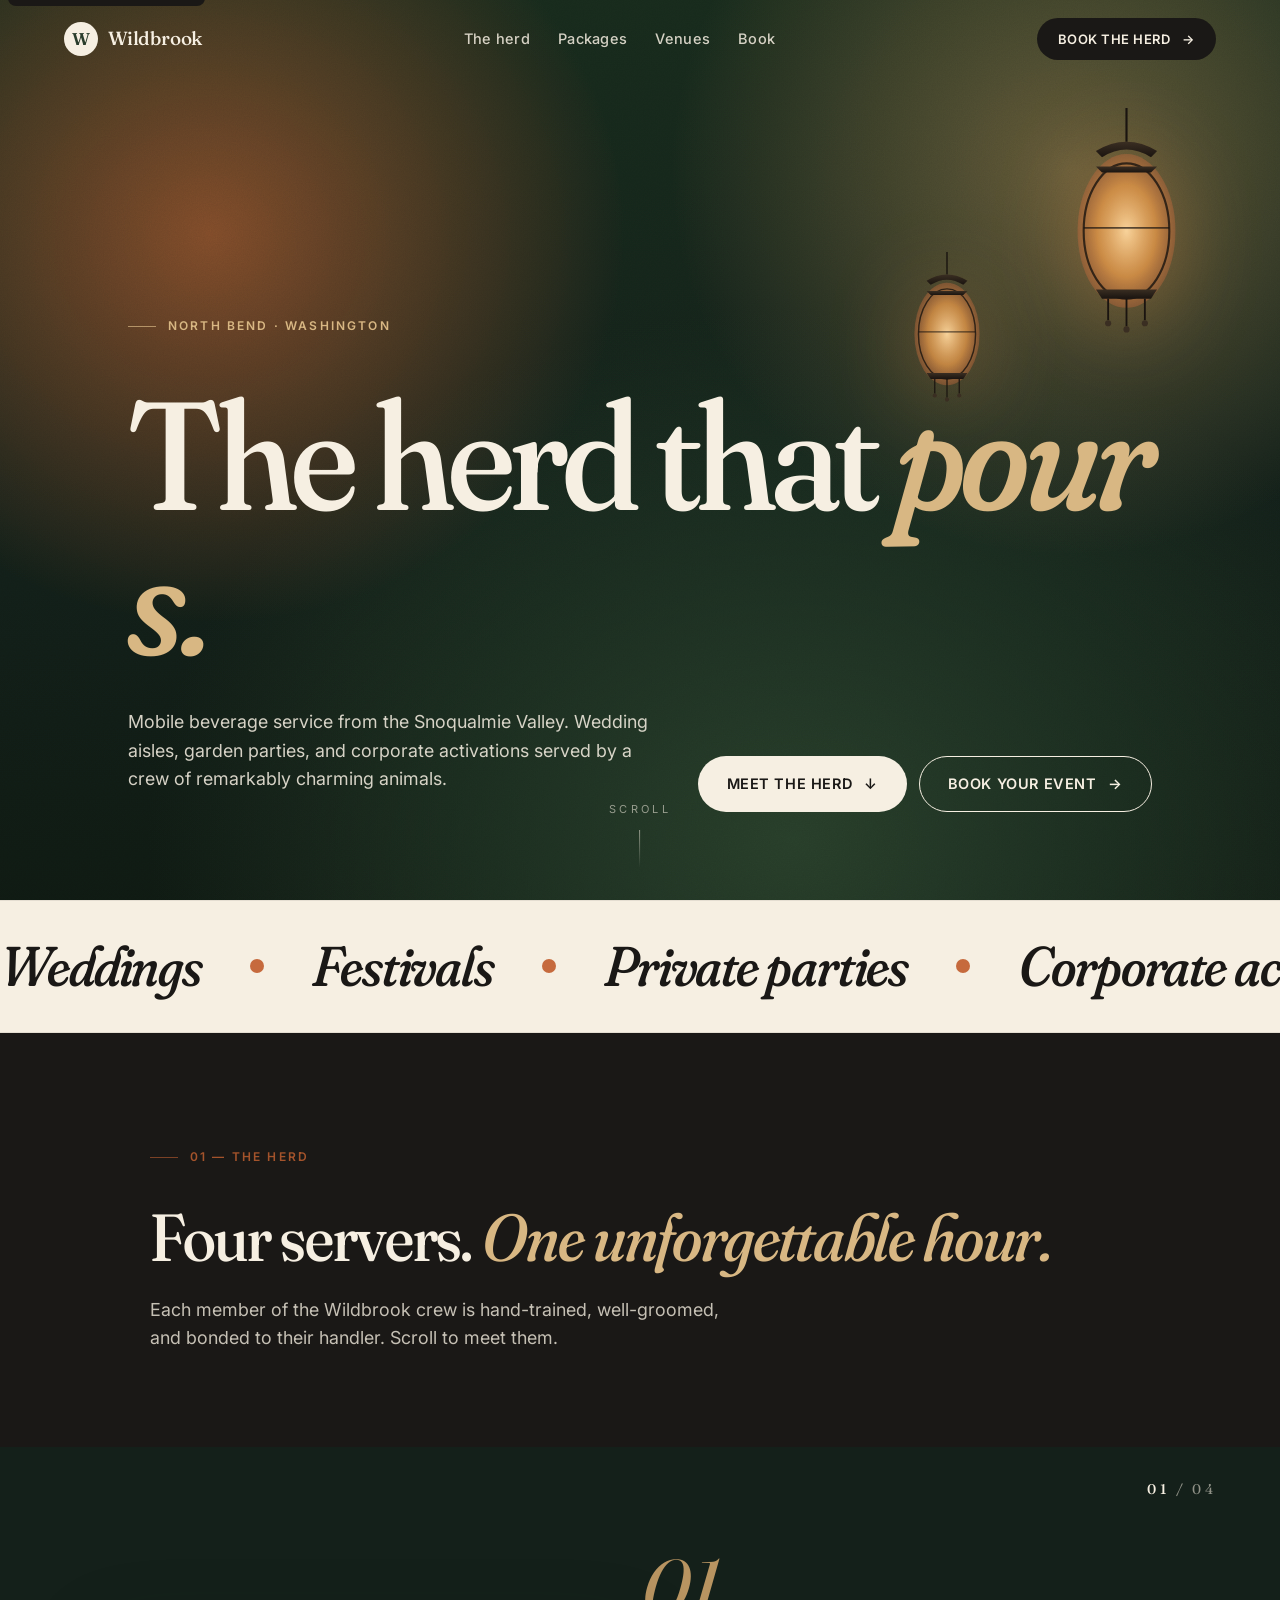
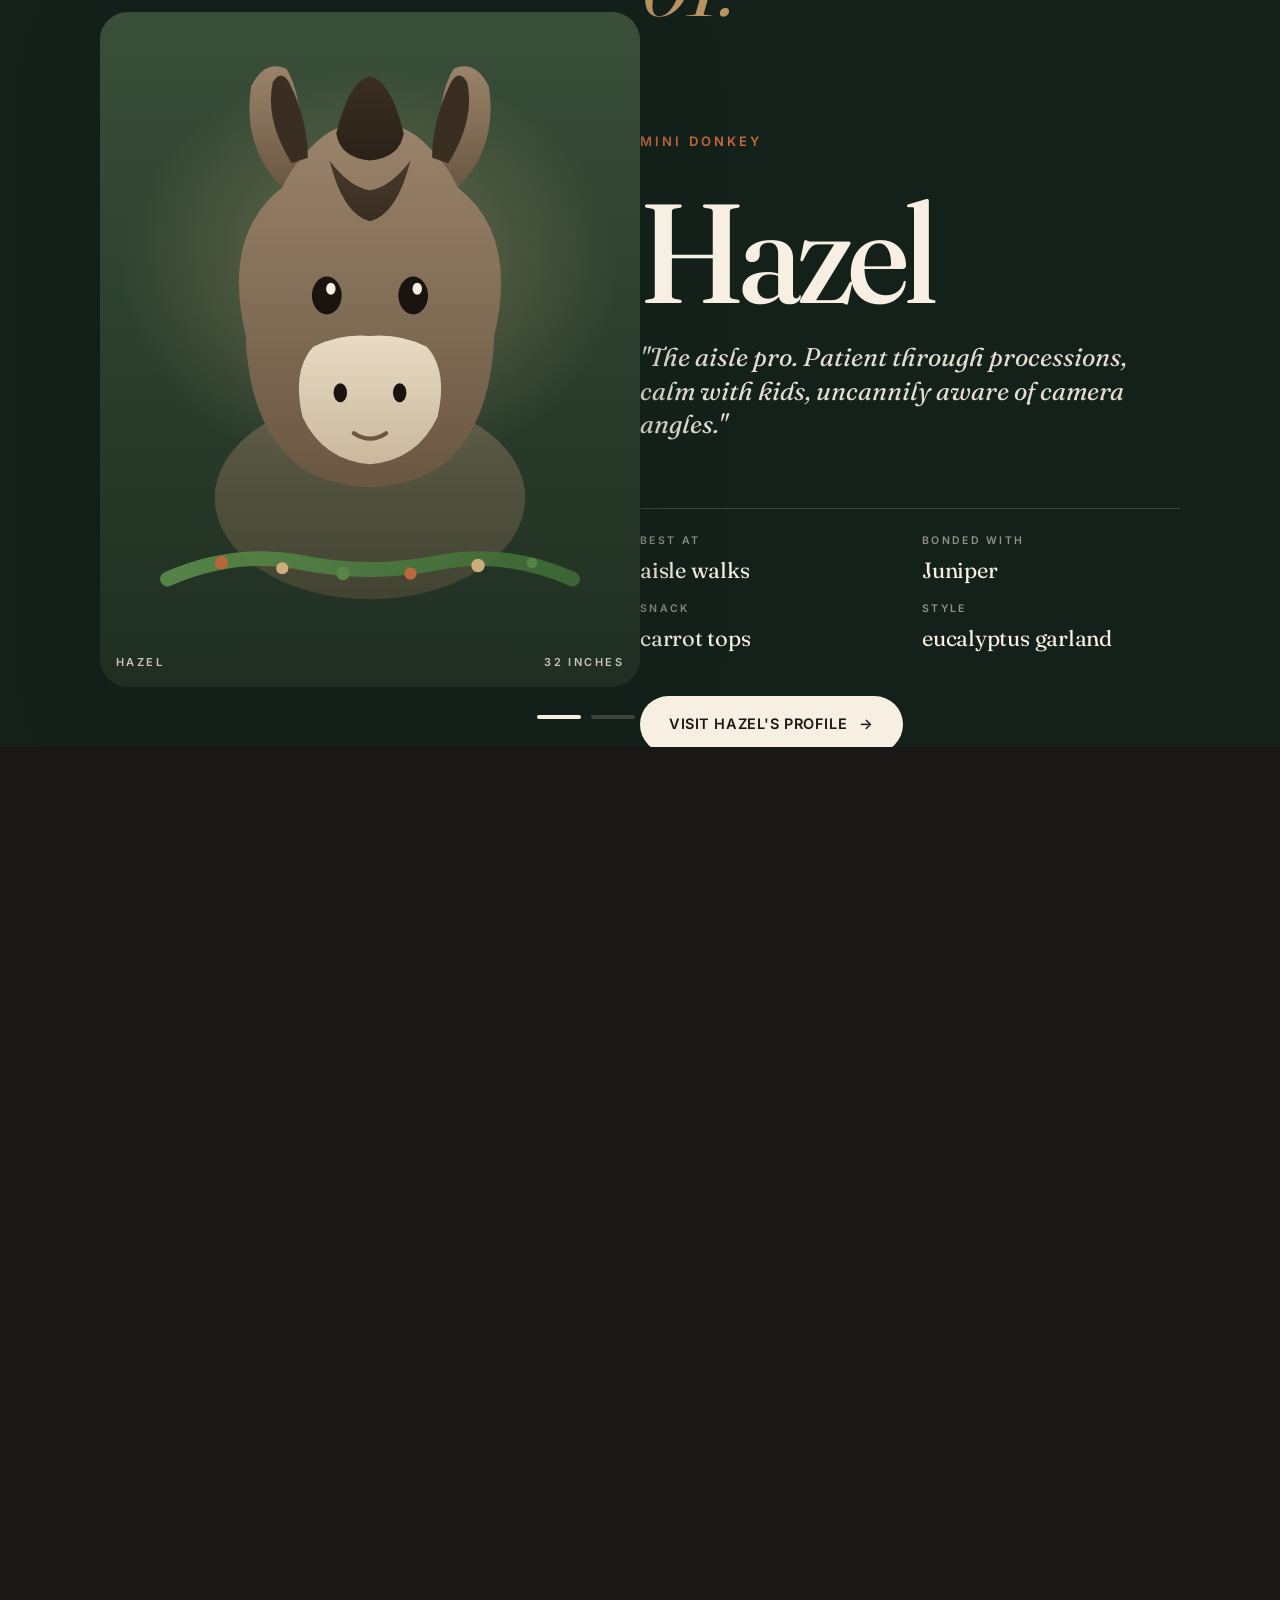
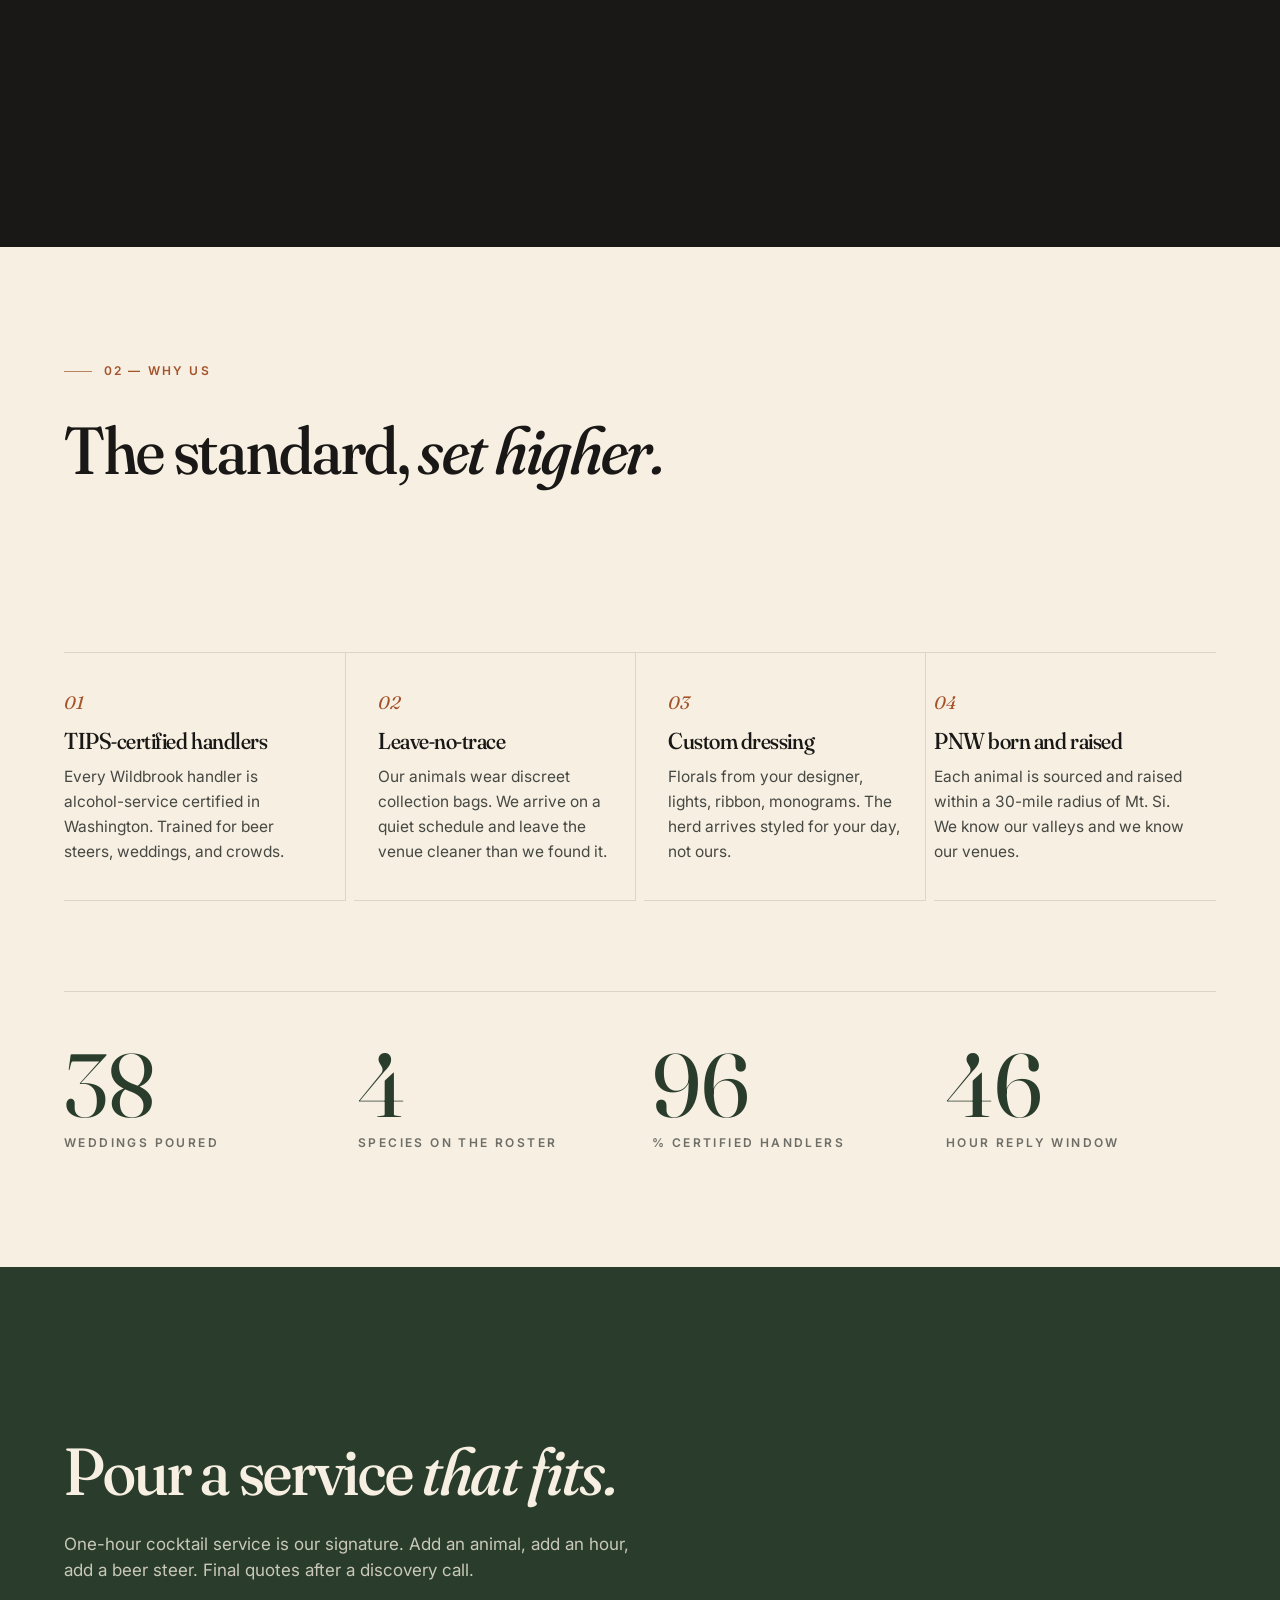
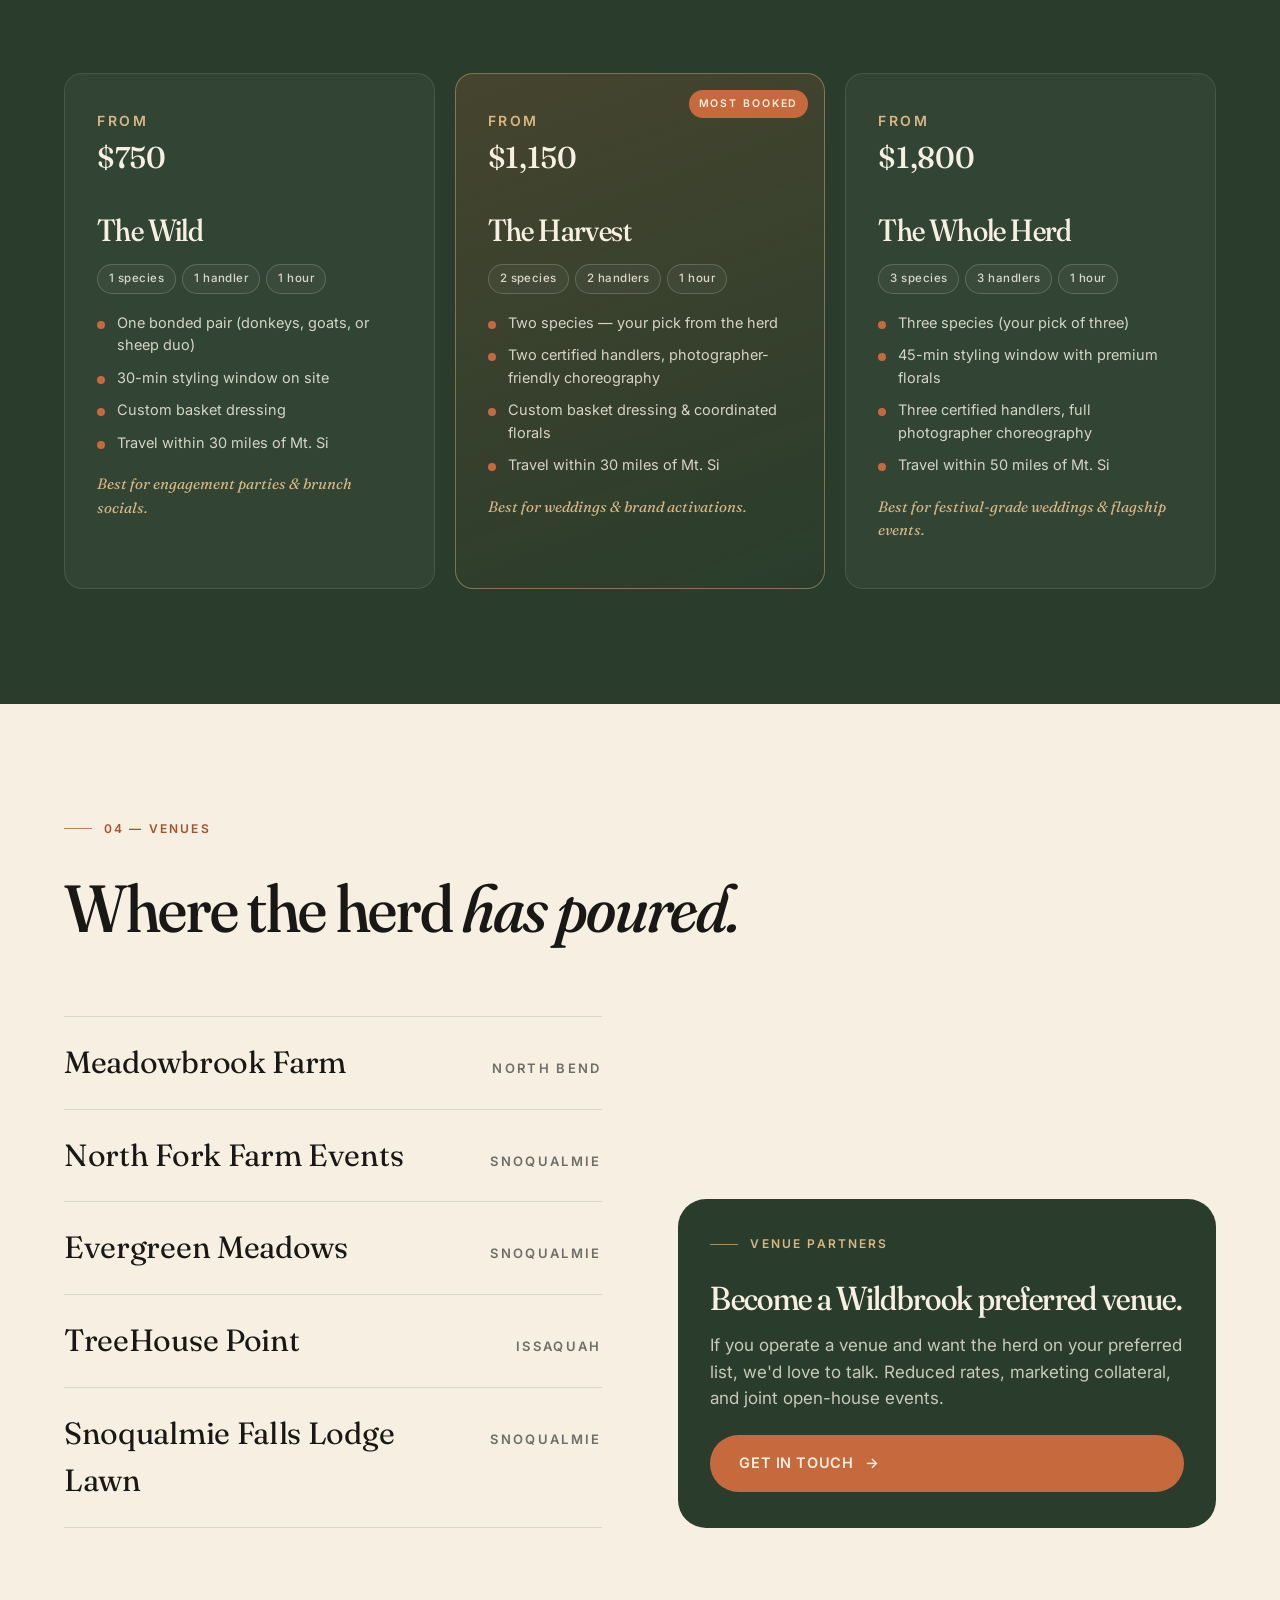
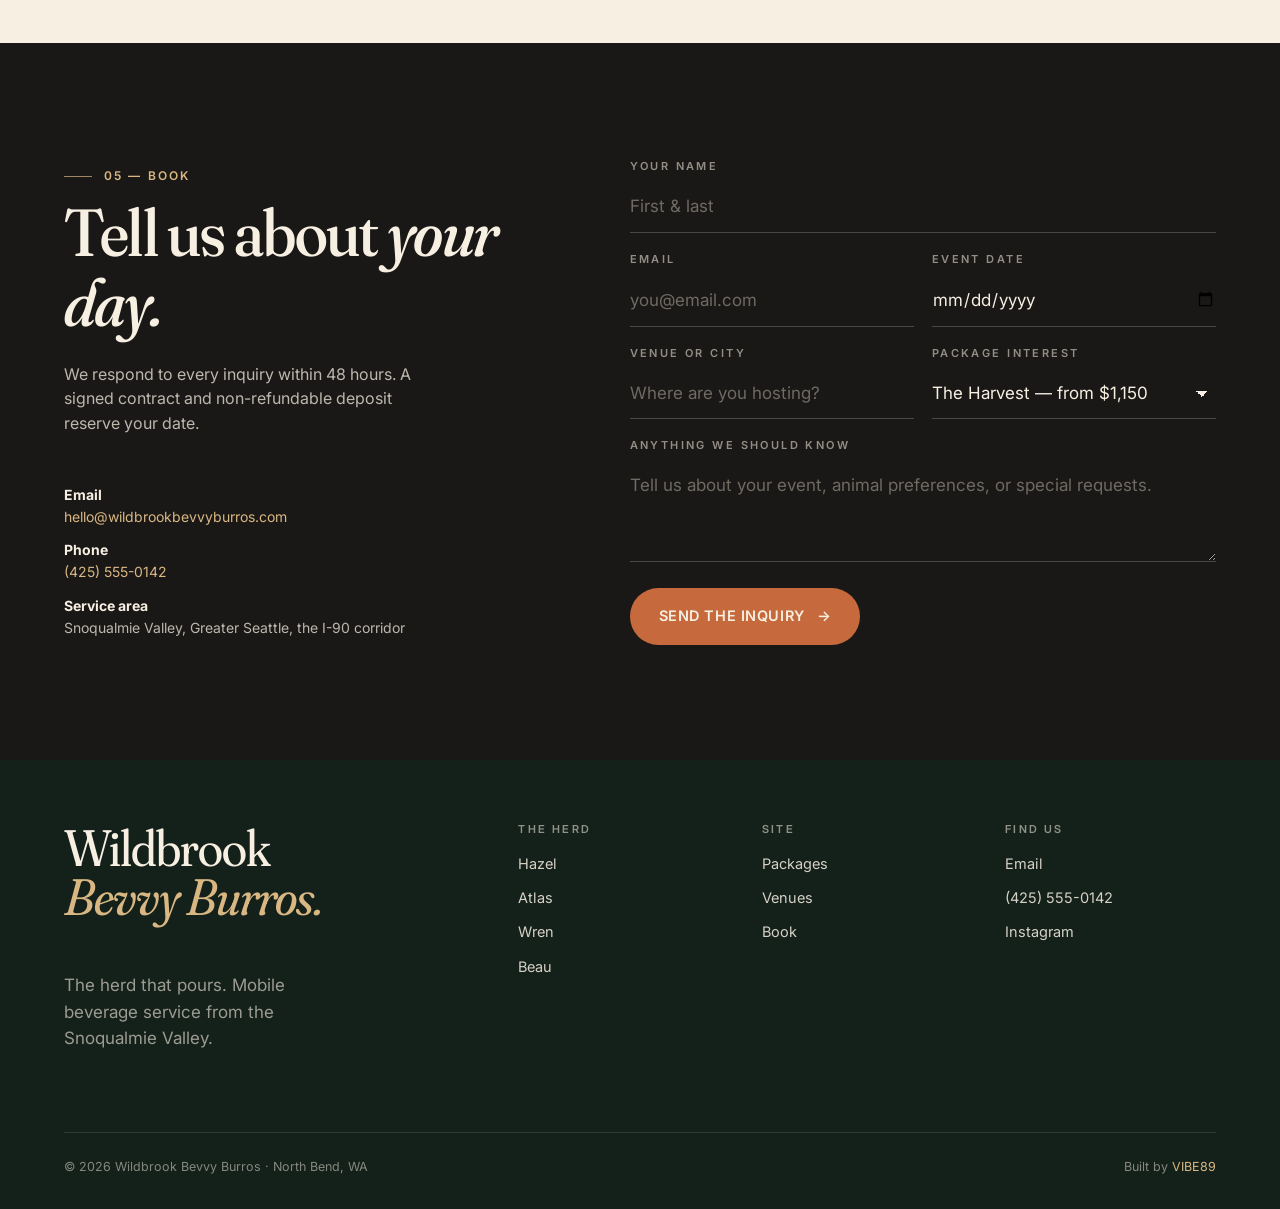
==== index.html @ cfda6d1d "chore: scaffold Wildbrook Bevvy Burros demo site Initial scaffold for a North Bend, WA beverage-burr" ====
<!DOCTYPE html>
<html lang="en">
<head>
  <meta charset="UTF-8" />
  <meta name="viewport" content="width=device-width, initial-scale=1.0" />
  <title>Wildbrook Bevvy Burros — The herd that pours · North Bend, WA</title>
  <meta name="description" content="Wildbrook Bevvy Burros is a mobile beverage service from the Snoqualmie Valley. Mini donkeys, pygmy goats, mini Highland cows, and a Valais Blacknose sheep — TIPS-certified handlers, custom dressing, weddings to corporate." />
  <meta name="theme-color" content="#2a3d2c" />
  <link rel="icon" href="favicon.svg" type="image/svg+xml" />
  <link rel="apple-touch-icon" href="favicon.svg" />
  <link rel="canonical" href="https://wildbrookbevvyburros.com/" />

  <meta property="og:type" content="website" />
  <meta property="og:site_name" content="Wildbrook Bevvy Burros" />
  <meta property="og:title" content="Wildbrook Bevvy Burros — The herd that pours" />
  <meta property="og:description" content="Mobile beverage service from the Snoqualmie Valley. Mini donkeys, goats, Highland cows, and a Valais Blacknose sheep, ready to serve your event." />
  <meta property="og:url" content="https://wildbrookbevvyburros.com/" />
  <meta property="og:image" content="https://wildbrookbevvyburros.com/images/og-image.svg" />
  <meta property="og:image:width" content="1200" />
  <meta property="og:image:height" content="630" />
  <meta property="og:image:alt" content="Wildbrook Bevvy Burros — The herd that pours." />
  <meta name="twitter:card" content="summary_large_image" />
  <meta name="twitter:title" content="Wildbrook Bevvy Burros" />
  <meta name="twitter:description" content="Mobile beverage service from the Snoqualmie Valley. The herd that pours." />
  <meta name="twitter:image" content="https://wildbrookbevvyburros.com/images/og-image.svg" />

  <link rel="preconnect" href="https://fonts.googleapis.com" />
  <link rel="preconnect" href="https://fonts.gstatic.com" crossorigin />
  <link href="https://fonts.googleapis.com/css2?family=Fraunces:ital,opsz,wght@0,9..144,400;0,9..144,500;0,9..144,600;1,9..144,400;1,9..144,500&family=Inter:wght@400;500;600;700&display=swap" rel="stylesheet" />
  <link rel="stylesheet" href="styles.css" />

  <script type="application/ld+json">
  {
    "@context": "https://schema.org",
    "@type": "LocalBusiness",
    "name": "Wildbrook Bevvy Burros",
    "description": "Mobile beverage service for weddings, corporate events, and private parties — featuring mini donkeys, pygmy goats, mini Highland cows, and Valais Blacknose sheep.",
    "url": "https://wildbrookbevvyburros.com/",
    "image": "https://wildbrookbevvyburros.com/images/og-image.svg",
    "telephone": "+1-425-555-0142",
    "email": "hello@wildbrookbevvyburros.com",
    "address": {
      "@type": "PostalAddress",
      "addressLocality": "North Bend",
      "addressRegion": "WA",
      "addressCountry": "US"
    },
    "areaServed": ["North Bend", "Snoqualmie", "Issaquah", "Seattle"],
    "priceRange": "$$$",
    "sameAs": [
      "https://instagram.com/wildbrookbevvyburros"
    ]
  }
  </script>
</head>
<body>
  <a href="#main" class="skip-link">Skip to main content</a>

  <header class="nav" id="topnav" role="banner">
    <a class="nav__brand" href="index.html" aria-label="Wildbrook Bevvy Burros — Home">
      <span class="nav__mark" aria-hidden="true">W</span>
      <span>Wildbrook</span>
    </a>
    <nav class="nav__links" aria-label="Primary">
      <a href="#showcase">The herd</a>
      <a href="#packages">Packages</a>
      <a href="#venues">Venues</a>
      <a href="#book">Book</a>
    </nav>
    <a class="btn nav__cta" href="#book"><span>Book the herd</span><span class="btn__arrow" aria-hidden="true">→</span></a>
    <button class="nav__toggle" type="button" aria-label="Open menu" aria-expanded="false" aria-controls="topnav">
      <span></span>
    </button>
  </header>

  <main id="main">
    <!-- HERO -->
    <section class="hero" aria-label="Introduction">
      <div class="hero__mesh" aria-hidden="true"></div>
      <div class="hero__grain" aria-hidden="true"></div>
      <div class="hero__decor" aria-hidden="true">
        <img class="hero__lantern hero__lantern--1" src="images/lantern.svg" alt="" loading="eager" />
        <img class="hero__lantern hero__lantern--2" src="images/lantern.svg" alt="" loading="eager" />
      </div>
      <div class="hero__inner">
        <p class="eyebrow hero__eyebrow">North Bend · Washington</p>
        <h1 class="hero__title js-split">The herd that <em>pours.</em></h1>
        <div class="hero__bottom">
          <p class="hero__lede">Mobile beverage service from the Snoqualmie Valley. Wedding aisles, garden parties, and corporate activations served by a crew of remarkably charming animals.</p>
          <div class="hero__ctas">
            <a class="btn btn--cream" href="#showcase"><span>Meet the herd</span><span class="btn__arrow" aria-hidden="true">↓</span></a>
            <a class="btn btn--ghost" href="#book"><span>Book your event</span><span class="btn__arrow" aria-hidden="true">→</span></a>
          </div>
        </div>
      </div>
      <div class="hero__scroll" aria-hidden="true"><span>Scroll</span></div>
    </section>

    <!-- MARQUEE -->
    <section class="marquee" aria-hidden="true">
      <div class="marquee__track">
        <span>
          <span>Weddings</span><span class="marquee__dot"></span>
          <span>Festivals</span><span class="marquee__dot"></span>
          <span>Private parties</span><span class="marquee__dot"></span>
          <span>Corporate activations</span><span class="marquee__dot"></span>
          <span>Photo moments</span><span class="marquee__dot"></span>
          <span>Beer steers</span><span class="marquee__dot"></span>
          <span>Tequila donkeys</span><span class="marquee__dot"></span>
          <span>Snoqualmie · Mt. Si</span><span class="marquee__dot"></span>
        </span>
        <span aria-hidden="true">
          <span>Weddings</span><span class="marquee__dot"></span>
          <span>Festivals</span><span class="marquee__dot"></span>
          <span>Private parties</span><span class="marquee__dot"></span>
          <span>Corporate activations</span><span class="marquee__dot"></span>
          <span>Photo moments</span><span class="marquee__dot"></span>
          <span>Beer steers</span><span class="marquee__dot"></span>
          <span>Tequila donkeys</span><span class="marquee__dot"></span>
          <span>Snoqualmie · Mt. Si</span><span class="marquee__dot"></span>
        </span>
      </div>
    </section>

    <!-- FLAGSHIP ANIMAL SHOWCASE -->
    <section class="showcase" id="showcase" aria-label="Meet the herd">
      <div class="showcase__intro">
        <div class="shell">
          <p class="eyebrow reveal">01 — The herd</p>
          <h2 class="showcase__title reveal reveal--delay-1">Four servers. <em>One unforgettable hour.</em></h2>
          <p class="showcase__lede reveal reveal--delay-2">Each member of the Wildbrook crew is hand-trained, well-groomed, and bonded to their handler. Scroll to meet them.</p>
        </div>
      </div>

      <div class="showcase__rail" id="showcase-rail" data-panels="4">
        <div class="showcase__viewport">
          <div class="showcase__counter" aria-hidden="true"><strong id="showcase-current">01</strong> / 04</div>

          <article class="showcase__panel is-active" data-panel="0" aria-labelledby="panel-hazel-name">
            <div class="showcase__media">
              <img src="images/hazel.svg" alt="Hazel the mini donkey, illustrated portrait." loading="lazy" />
              <div class="showcase__media-label"><span>Hazel</span><span>32 inches</span></div>
            </div>
            <div class="showcase__copy">
              <p class="showcase__index">01.</p>
              <p class="showcase__species">Mini Donkey</p>
              <h3 class="showcase__name" id="panel-hazel-name"><span>H</span><span>a</span><span>z</span><span>e</span><span>l</span></h3>
              <p class="showcase__tagline">"The aisle pro. Patient through processions, calm with kids, uncannily aware of camera angles."</p>
              <dl class="showcase__stats">
                <div class="showcase__stat"><dt>Best at</dt><dd>aisle walks</dd></div>
                <div class="showcase__stat"><dt>Bonded with</dt><dd>Juniper</dd></div>
                <div class="showcase__stat"><dt>Snack</dt><dd>carrot tops</dd></div>
                <div class="showcase__stat"><dt>Style</dt><dd>eucalyptus garland</dd></div>
              </dl>
              <a class="btn btn--cream showcase__cta" href="hazel.html"><span>Visit Hazel's profile</span><span class="btn__arrow" aria-hidden="true">→</span></a>
            </div>
          </article>

          <article class="showcase__panel" data-panel="1" aria-labelledby="panel-atlas-name">
            <div class="showcase__media">
              <img src="images/atlas.svg" alt="Atlas the pygmy goat, illustrated portrait." loading="lazy" />
              <div class="showcase__media-label"><span>Atlas</span><span>22 inches</span></div>
            </div>
            <div class="showcase__copy">
              <p class="showcase__index">02.</p>
              <p class="showcase__species">Pygmy Goat</p>
              <h3 class="showcase__name" id="panel-atlas-name"><span>A</span><span>t</span><span>l</span><span>a</span><span>s</span></h3>
              <p class="showcase__tagline">"The mischief. The single best icebreaker we have ever worked with — guests laughing within ninety seconds."</p>
              <dl class="showcase__stats">
                <div class="showcase__stat"><dt>Best at</dt><dd>festivals</dd></div>
                <div class="showcase__stat"><dt>Crew</dt><dd>herd of three</dd></div>
                <div class="showcase__stat"><dt>Snack</dt><dd>apple slices</dd></div>
                <div class="showcase__stat"><dt>Style</dt><dd>knit bowtie</dd></div>
              </dl>
              <a class="btn btn--cream showcase__cta" href="atlas.html"><span>Visit Atlas's profile</span><span class="btn__arrow" aria-hidden="true">→</span></a>
            </div>
          </article>

          <article class="showcase__panel" data-panel="2" aria-labelledby="panel-wren-name">
            <div class="showcase__media">
              <img src="images/wren.svg" alt="Wren the mini Highland cow, illustrated portrait." loading="lazy" />
              <div class="showcase__media-label"><span>Wren</span><span>38 inches</span></div>
            </div>
            <div class="showcase__copy">
              <p class="showcase__index">03.</p>
              <p class="showcase__species">Mini Highland Cow · Beer Steer</p>
              <h3 class="showcase__name" id="panel-wren-name"><span>W</span><span>r</span><span>e</span><span>n</span></h3>
              <p class="showcase__tagline">"The marquee. What guests have never seen in person, and what every guest will photograph."</p>
              <dl class="showcase__stats">
                <div class="showcase__stat"><dt>Best at</dt><dd>cocktail hour</dd></div>
                <div class="showcase__stat"><dt>Bonded with</dt><dd>Margot, her handler</dd></div>
                <div class="showcase__stat"><dt>Snack</dt><dd>timothy hay</dd></div>
                <div class="showcase__stat"><dt>Style</dt><dd>oak side-pack</dd></div>
              </dl>
              <a class="btn btn--cream showcase__cta" href="wren.html"><span>Visit Wren's profile</span><span class="btn__arrow" aria-hidden="true">→</span></a>
            </div>
          </article>

          <article class="showcase__panel" data-panel="3" aria-labelledby="panel-beau-name">
            <div class="showcase__media">
              <img src="images/beau.svg" alt="Beau the Valais Blacknose sheep, illustrated portrait." loading="lazy" />
              <div class="showcase__media-label"><span>Beau</span><span>28 inches</span></div>
            </div>
            <div class="showcase__copy">
              <p class="showcase__index">04.</p>
              <p class="showcase__species">Valais Blacknose Sheep</p>
              <h3 class="showcase__name" id="panel-beau-name"><span>B</span><span>e</span><span>a</span><span>u</span></h3>
              <p class="showcase__tagline">"The fairytale. A puppy in a wool coat, native to the Swiss Alps, and the only one of his kind on the roster."</p>
              <dl class="showcase__stats">
                <div class="showcase__stat"><dt>Best at</dt><dd>weddings</dd></div>
                <div class="showcase__stat"><dt>Bonded with</dt><dd>Theo, his handler</dd></div>
                <div class="showcase__stat"><dt>Snack</dt><dd>orchard pears</dd></div>
                <div class="showcase__stat"><dt>Style</dt><dd>flower crown</dd></div>
              </dl>
              <a class="btn btn--cream showcase__cta" href="beau.html"><span>Visit Beau's profile</span><span class="btn__arrow" aria-hidden="true">→</span></a>
            </div>
          </article>

          <div class="showcase__nav" role="tablist" aria-label="Choose an animal">
            <button type="button" data-go="0" aria-current="true" aria-label="Show Hazel"></button>
            <button type="button" data-go="1" aria-label="Show Atlas"></button>
            <button type="button" data-go="2" aria-label="Show Wren"></button>
            <button type="button" data-go="3" aria-label="Show Beau"></button>
          </div>
        </div>
      </div>
    </section>

    <!-- WHY US / PILLARS -->
    <section class="section section--cream pillars" aria-label="Why the Wildbrook way">
      <div class="shell">
        <div class="section__head">
          <p class="eyebrow reveal">02 — Why us</p>
          <h2 class="reveal reveal--delay-1">The standard, <em>set higher.</em></h2>
          <p class="reveal reveal--delay-2" style="max-width:580px; color:rgba(20,24,22,0.72);">We're a small team that obsesses over the details so your guests can stay in the moment.</p>
        </div>
        <div class="pillars__grid">
          <div class="pillar reveal">
            <span class="pillar__num">01</span>
            <h3 class="pillar__title">TIPS-certified handlers</h3>
            <p class="pillar__body">Every Wildbrook handler is alcohol-service certified in Washington. Trained for beer steers, weddings, and crowds.</p>
          </div>
          <div class="pillar reveal reveal--delay-1">
            <span class="pillar__num">02</span>
            <h3 class="pillar__title">Leave-no-trace</h3>
            <p class="pillar__body">Our animals wear discreet collection bags. We arrive on a quiet schedule and leave the venue cleaner than we found it.</p>
          </div>
          <div class="pillar reveal reveal--delay-2">
            <span class="pillar__num">03</span>
            <h3 class="pillar__title">Custom dressing</h3>
            <p class="pillar__body">Florals from your designer, lights, ribbon, monograms. The herd arrives styled for your day, not ours.</p>
          </div>
          <div class="pillar reveal reveal--delay-3">
            <span class="pillar__num">04</span>
            <h3 class="pillar__title">PNW born and raised</h3>
            <p class="pillar__body">Each animal is sourced and raised within a 30-mile radius of Mt. Si. We know our valleys and we know our venues.</p>
          </div>
        </div>

        <div class="stats">
          <div class="stat reveal">
            <span class="stat__num counter" data-counter="40">0</span>
            <span class="stat__label">Weddings poured</span>
          </div>
          <div class="stat reveal reveal--delay-1">
            <span class="stat__num counter" data-counter="4">0</span>
            <span class="stat__label">Species on the roster</span>
          </div>
          <div class="stat reveal reveal--delay-2">
            <span class="stat__num counter" data-counter="100">0</span>
            <span class="stat__label">% certified handlers</span>
          </div>
          <div class="stat reveal reveal--delay-3">
            <span class="stat__num counter" data-counter="48">0</span>
            <span class="stat__label">Hour reply window</span>
          </div>
        </div>
      </div>
    </section>

    <!-- PACKAGES -->
    <section class="section packages" id="packages" aria-label="Packages">
      <div class="shell">
        <div class="section__head">
          <p class="eyebrow reveal" style="color:var(--brass-soft);">03 — Packages</p>
          <h2 class="reveal reveal--delay-1">Pour a service <em>that fits.</em></h2>
          <p class="reveal reveal--delay-2" style="max-width:580px; color:rgba(246,239,226,0.78);">One-hour cocktail service is our signature. Add an animal, add an hour, add a beer steer. Final quotes after a discovery call.</p>
        </div>
        <div class="packages__grid">
          <article class="pkg reveal">
            <p class="pkg__price">From <strong>$750</strong></p>
            <h3 class="pkg__name">The Wild</h3>
            <div class="pkg__chips">
              <span class="chip">1 species</span>
              <span class="chip">1 handler</span>
              <span class="chip">1 hour</span>
            </div>
            <ul class="pkg__list">
              <li>One bonded pair (donkeys, goats, or sheep duo)</li>
              <li>30-min styling window on site</li>
              <li>Custom basket dressing</li>
              <li>Travel within 30 miles of Mt. Si</li>
            </ul>
            <p class="pkg__best">Best for engagement parties &amp; brunch socials.</p>
          </article>
          <article class="pkg pkg--featured reveal reveal--delay-1">
            <p class="pkg__price">From <strong>$1,150</strong></p>
            <h3 class="pkg__name">The Harvest</h3>
            <div class="pkg__chips">
              <span class="chip">2 species</span>
              <span class="chip">2 handlers</span>
              <span class="chip">1 hour</span>
            </div>
            <ul class="pkg__list">
              <li>Two species — your pick from the herd</li>
              <li>Two certified handlers, photographer-friendly choreography</li>
              <li>Custom basket dressing &amp; coordinated florals</li>
              <li>Travel within 30 miles of Mt. Si</li>
            </ul>
            <p class="pkg__best">Best for weddings &amp; brand activations.</p>
          </article>
          <article class="pkg reveal reveal--delay-2">
            <p class="pkg__price">From <strong>$1,800</strong></p>
            <h3 class="pkg__name">The Whole Herd</h3>
            <div class="pkg__chips">
              <span class="chip">3 species</span>
              <span class="chip">3 handlers</span>
              <span class="chip">1 hour</span>
            </div>
            <ul class="pkg__list">
              <li>Three species (your pick of three)</li>
              <li>45-min styling window with premium florals</li>
              <li>Three certified handlers, full photographer choreography</li>
              <li>Travel within 50 miles of Mt. Si</li>
            </ul>
            <p class="pkg__best">Best for festival-grade weddings &amp; flagship events.</p>
          </article>
        </div>
      </div>
    </section>

    <!-- VENUES -->
    <section class="section venues" id="venues" aria-label="Venues we love">
      <div class="shell">
        <div class="section__head">
          <p class="eyebrow reveal">04 — Venues</p>
          <h2 class="reveal reveal--delay-1">Where the herd <em>has poured.</em></h2>
        </div>
        <div class="venues__grid">
          <ul class="venues__list">
            <li class="reveal">
              <span class="venues__name">Meadowbrook Farm</span>
              <span class="venues__city">North Bend</span>
            </li>
            <li class="reveal">
              <span class="venues__name">North Fork Farm Events</span>
              <span class="venues__city">Snoqualmie</span>
            </li>
            <li class="reveal">
              <span class="venues__name">Evergreen Meadows</span>
              <span class="venues__city">Snoqualmie</span>
            </li>
            <li class="reveal">
              <span class="venues__name">TreeHouse Point</span>
              <span class="venues__city">Issaquah</span>
            </li>
            <li class="reveal">
              <span class="venues__name">Snoqualmie Falls Lodge Lawn</span>
              <span class="venues__city">Snoqualmie</span>
            </li>
          </ul>
          <aside class="venues__partner reveal reveal--delay-2">
            <p class="eyebrow" style="color:var(--brass-soft);">Venue partners</p>
            <h3>Become a Wildbrook preferred venue.</h3>
            <p style="color:rgba(246,239,226,0.78); margin-bottom:8px;">If you operate a venue and want the herd on your preferred list, we'd love to talk. Reduced rates, marketing collateral, and joint open-house events.</p>
            <a class="btn btn--terra" href="mailto:venues@wildbrookbevvyburros.com"><span>Get in touch</span><span class="btn__arrow" aria-hidden="true">→</span></a>
          </aside>
        </div>
      </div>
    </section>

    <!-- BOOKING -->
    <section class="section booking" id="book" aria-label="Book the herd">
      <div class="shell">
        <div class="booking__grid">
          <div class="booking__head">
            <p class="eyebrow reveal" style="color:var(--brass-soft);">05 — Book</p>
            <h2 class="reveal reveal--delay-1">Tell us about <em>your day.</em></h2>
            <p class="booking__lede reveal reveal--delay-2">We respond to every inquiry within 48 hours. A signed contract and non-refundable deposit reserve your date.</p>
            <div class="booking__contact reveal reveal--delay-3">
              <div><strong style="color:var(--cream);">Email</strong><br><a href="mailto:hello@wildbrookbevvyburros.com">hello@wildbrookbevvyburros.com</a></div>
              <div><strong style="color:var(--cream);">Phone</strong><br><a href="tel:+14255550142">(425) 555-0142</a></div>
              <div><strong style="color:var(--cream);">Service area</strong><br>Snoqualmie Valley, Greater Seattle, the I-90 corridor</div>
            </div>
          </div>

          <form class="booking__form reveal reveal--delay-2" id="booking-form" novalidate>
            <div class="field">
              <label for="bk-name">Your name</label>
              <input id="bk-name" name="name" type="text" placeholder="First &amp; last" required />
            </div>
            <div class="field--row">
              <div class="field">
                <label for="bk-email">Email</label>
                <input id="bk-email" name="email" type="email" placeholder="you@email.com" required />
              </div>
              <div class="field">
                <label for="bk-date">Event date</label>
                <input id="bk-date" name="date" type="date" />
              </div>
            </div>
            <div class="field--row">
              <div class="field">
                <label for="bk-venue">Venue or city</label>
                <input id="bk-venue" name="venue" type="text" placeholder="Where are you hosting?" />
              </div>
              <div class="field">
                <label for="bk-package">Package interest</label>
                <select id="bk-package" name="package">
                  <option>The Wild — from $750</option>
                  <option selected>The Harvest — from $1,150</option>
                  <option>The Whole Herd — from $1,800</option>
                  <option>Not sure yet — let's chat</option>
                </select>
              </div>
            </div>
            <div class="field">
              <label for="bk-msg">Anything we should know</label>
              <textarea id="bk-msg" name="message" placeholder="Tell us about your event, animal preferences, or special requests."></textarea>
            </div>
            <button class="btn btn--terra booking__submit" type="submit"><span>Send the inquiry</span><span class="btn__arrow" aria-hidden="true">→</span></button>
            <div class="booking__success" id="booking-success" role="status" aria-live="polite">
              You're in. The herd just got an alert. We'll be in touch within 48 hours.
            </div>
          </form>
        </div>
      </div>
    </section>
  </main>

  <footer class="footer" role="contentinfo">
    <div class="shell">
      <div class="footer__grid">
        <div>
          <p class="footer__brand">Wildbrook<br><em>Bevvy Burros.</em></p>
          <p style="margin-top:18px; color:rgba(246,239,226,0.6); max-width:280px;">The herd that pours. Mobile beverage service from the Snoqualmie Valley.</p>
        </div>
        <div class="footer__col">
          <h4>The herd</h4>
          <ul class="footer__links">
            <li><a href="hazel.html">Hazel</a></li>
            <li><a href="atlas.html">Atlas</a></li>
            <li><a href="wren.html">Wren</a></li>
            <li><a href="beau.html">Beau</a></li>
          </ul>
        </div>
        <div class="footer__col">
          <h4>Site</h4>
          <ul class="footer__links">
            <li><a href="#packages">Packages</a></li>
            <li><a href="#venues">Venues</a></li>
            <li><a href="#book">Book</a></li>
          </ul>
        </div>
        <div class="footer__col">
          <h4>Find us</h4>
          <ul class="footer__links">
            <li><a href="mailto:hello@wildbrookbevvyburros.com">Email</a></li>
            <li><a href="tel:+14255550142">(425) 555-0142</a></li>
            <li><a href="https://instagram.com" target="_blank" rel="noopener">Instagram</a></li>
          </ul>
        </div>
      </div>
      <div class="footer__legal">
        <span>© 2026 Wildbrook Bevvy Burros · North Bend, WA</span>
        <span>Built by <a href="https://vibe89.com" style="color:var(--brass-soft);">VIBE89</a></span>
      </div>
    </div>
  </footer>

  <script src="script.js" defer></script>
</body>
</html>
---- styles.css ----
/* =============================================================================
   WILDBROOK BEVVY BURROS — Single source stylesheet
   Palette: PNW moody-luxe. Mossy forest green, cream, terracotta, brass.
   Type: Fraunces (display) + Inter (body).
   ============================================================================= */

:root {
  /* Color */
  --moss: #2a3d2c;
  --moss-deep: #1f2e21;
  --moss-dark: #14201a;
  --cream: #f6efe2;
  --cream-warm: #ede2cc;
  --terra: #c66a3d;
  --terra-deep: #a4532b;
  --brass: #b89461;
  --brass-soft: #d8b783;
  --ink: #1a1816;
  --paper: #fbf7ed;
  --shadow: rgba(20, 32, 26, 0.18);
  --shadow-strong: rgba(20, 32, 26, 0.32);

  /* Typography */
  --font-display: "Fraunces", "Times New Roman", serif;
  --font-body: "Inter", -apple-system, BlinkMacSystemFont, "Segoe UI", sans-serif;

  /* Spacing scale */
  --space-1: 4px;
  --space-2: 8px;
  --space-3: 12px;
  --space-4: 16px;
  --space-5: 24px;
  --space-6: 32px;
  --space-7: 48px;
  --space-8: 64px;
  --space-9: 96px;
  --space-10: 128px;

  /* Layout */
  --shell-max: 1320px;
  --gutter: clamp(20px, 5vw, 64px);
  --radius-sm: 10px;
  --radius-md: 18px;
  --radius-lg: 28px;
  --radius-xl: 44px;

  /* Motion */
  --ease-out: cubic-bezier(0.22, 0.61, 0.36, 1);
  --ease-in-out: cubic-bezier(0.65, 0, 0.35, 1);
  --ease-spring: cubic-bezier(0.34, 1.56, 0.64, 1);
  --dur-fast: 180ms;
  --dur-base: 320ms;
  --dur-slow: 560ms;
  --dur-langur: 900ms;
}

/* ---------- Reset & base ------------------------------------------------- */

*,
*::before,
*::after {
  box-sizing: border-box;
}

html {
  scroll-behavior: smooth;
  -webkit-text-size-adjust: 100%;
}

body {
  margin: 0;
  font-family: var(--font-body);
  font-size: 17px;
  line-height: 1.55;
  color: var(--ink);
  background: var(--paper);
  -webkit-font-smoothing: antialiased;
  -moz-osx-font-smoothing: grayscale;
  overflow-x: hidden;
}

img,
svg,
video {
  display: block;
  max-width: 100%;
  height: auto;
}

button {
  font: inherit;
  color: inherit;
  background: none;
  border: 0;
  cursor: pointer;
}

a {
  color: inherit;
  text-decoration: none;
  transition: color var(--dur-fast) var(--ease-out);
}

:focus-visible {
  outline: 2px solid var(--terra);
  outline-offset: 4px;
  border-radius: 4px;
}

::selection {
  background: var(--terra);
  color: var(--cream);
}

.skip-link {
  position: absolute;
  top: -40px;
  left: 8px;
  padding: 10px 16px;
  background: var(--ink);
  color: var(--cream);
  border-radius: 8px;
  z-index: 9999;
  font-weight: 600;
}

.skip-link:focus {
  top: 8px;
}

.visually-hidden {
  position: absolute;
  width: 1px;
  height: 1px;
  padding: 0;
  margin: -1px;
  overflow: hidden;
  clip: rect(0, 0, 0, 0);
  white-space: nowrap;
  border: 0;
}

/* ---------- Typography --------------------------------------------------- */

h1,
h2,
h3,
h4 {
  font-family: var(--font-display);
  font-weight: 500;
  letter-spacing: -0.02em;
  line-height: 1.05;
  margin: 0;
  font-variation-settings: "opsz" 144, "SOFT" 50;
}

h1 {
  font-size: clamp(48px, 8vw, 128px);
}
h2 {
  font-size: clamp(36px, 5.2vw, 84px);
}
h3 {
  font-size: clamp(24px, 2.6vw, 36px);
}
h4 {
  font-size: clamp(18px, 1.6vw, 22px);
}

p {
  margin: 0 0 1em;
}

.eyebrow {
  display: inline-flex;
  align-items: center;
  gap: 12px;
  font-family: var(--font-body);
  font-size: 12px;
  letter-spacing: 0.18em;
  text-transform: uppercase;
  color: var(--terra-deep);
  font-weight: 600;
}

.eyebrow::before {
  content: "";
  display: inline-block;
  width: 28px;
  height: 1px;
  background: currentColor;
  opacity: 0.7;
}

/* Editorial drop-cap helper for animal stories */
.editorial > p:first-of-type::first-letter {
  font-family: var(--font-display);
  font-size: 4em;
  float: left;
  line-height: 0.85;
  margin: 0.05em 0.12em -0.05em 0;
  color: var(--terra-deep);
}

/* ---------- Layout primitives ------------------------------------------- */

.shell {
  width: min(100% - var(--gutter) * 2, var(--shell-max));
  margin-inline: auto;
}

.section {
  padding-block: clamp(72px, 9vw, 144px);
  position: relative;
}

.section--cream {
  background: var(--cream);
  color: var(--ink);
}

.section--moss {
  background: var(--moss);
  color: var(--cream);
}

.section--ink {
  background: var(--ink);
  color: var(--cream);
}

.section__head {
  display: grid;
  gap: var(--space-5);
  max-width: 880px;
  margin-bottom: clamp(40px, 6vw, 72px);
}

/* ---------- Buttons ------------------------------------------------------ */

.btn {
  --btn-bg: var(--ink);
  --btn-fg: var(--cream);
  --btn-border: transparent;
  display: inline-flex;
  align-items: center;
  gap: 12px;
  padding: 16px 28px;
  border-radius: 999px;
  background: var(--btn-bg);
  color: var(--btn-fg);
  border: 1.5px solid var(--btn-border);
  font-weight: 600;
  font-size: 14.5px;
  letter-spacing: 0.04em;
  text-transform: uppercase;
  position: relative;
  overflow: hidden;
  isolation: isolate;
  transition: transform var(--dur-base) var(--ease-spring),
    background var(--dur-base) var(--ease-out),
    color var(--dur-base) var(--ease-out);
}

.btn::before {
  content: "";
  position: absolute;
  inset: 0;
  background: var(--terra);
  transform: translateY(101%);
  transition: transform var(--dur-base) var(--ease-out);
  z-index: -1;
}

.btn:hover,
.btn:focus-visible {
  transform: translateY(-2px);
}

.btn:hover::before,
.btn:focus-visible::before {
  transform: translateY(0);
}

.btn .btn__arrow {
  display: inline-block;
  transition: transform var(--dur-base) var(--ease-out);
}

.btn:hover .btn__arrow {
  transform: translateX(4px);
}

.btn--ghost {
  --btn-bg: transparent;
  --btn-fg: currentColor;
  --btn-border: currentColor;
}

.btn--ghost::before {
  background: var(--cream);
}

.btn--ghost:hover,
.btn--ghost:focus-visible {
  color: var(--ink);
}

.btn--cream {
  --btn-bg: var(--cream);
  --btn-fg: var(--ink);
}

.btn--terra {
  --btn-bg: var(--terra);
  --btn-fg: var(--cream);
}

.btn--terra::before {
  background: var(--ink);
}

/* ---------- Navigation --------------------------------------------------- */

.nav {
  position: fixed;
  top: 0;
  inset-inline: 0;
  z-index: 100;
  padding: 18px var(--gutter);
  display: flex;
  align-items: center;
  justify-content: space-between;
  gap: 24px;
  transition: background var(--dur-base) var(--ease-out),
    backdrop-filter var(--dur-base) var(--ease-out),
    padding var(--dur-base) var(--ease-out);
  color: var(--cream);
}

.nav.is-scrolled {
  padding-block: 12px;
  background: rgba(20, 22, 18, 0.78);
  backdrop-filter: saturate(160%) blur(18px);
  -webkit-backdrop-filter: saturate(160%) blur(18px);
}

.nav__brand {
  display: inline-flex;
  align-items: center;
  gap: 10px;
  font-family: var(--font-display);
  font-size: 19px;
  font-weight: 500;
  letter-spacing: -0.01em;
  color: inherit;
}

.nav__mark {
  display: inline-flex;
  width: 34px;
  height: 34px;
  border-radius: 50%;
  background: var(--cream);
  color: var(--moss);
  align-items: center;
  justify-content: center;
  font-family: var(--font-display);
  font-size: 17px;
  font-weight: 600;
}

.nav__links {
  display: flex;
  gap: 28px;
  font-size: 14.5px;
  font-weight: 500;
  letter-spacing: 0.02em;
}

.nav__links a {
  position: relative;
  padding: 4px 0;
  opacity: 0.85;
}

.nav__links a::after {
  content: "";
  position: absolute;
  inset: auto 0 -4px 0;
  height: 1.5px;
  background: currentColor;
  transform-origin: left;
  transform: scaleX(0);
  transition: transform var(--dur-base) var(--ease-out);
}

.nav__links a:hover,
.nav__links a:focus-visible,
.nav__links a[aria-current="page"] {
  opacity: 1;
}

.nav__links a:hover::after,
.nav__links a:focus-visible::after,
.nav__links a[aria-current="page"]::after {
  transform: scaleX(1);
}

.nav__cta {
  padding: 10px 20px;
  font-size: 13px;
}

.nav__toggle {
  display: none;
  width: 44px;
  height: 44px;
  border-radius: 50%;
  background: rgba(255, 255, 255, 0.08);
  align-items: center;
  justify-content: center;
}

.nav__toggle span {
  display: block;
  width: 18px;
  height: 1.5px;
  background: currentColor;
  position: relative;
}

.nav__toggle span::before,
.nav__toggle span::after {
  content: "";
  position: absolute;
  inset: 0;
  background: currentColor;
  transform: translateY(-6px);
}

.nav__toggle span::after {
  transform: translateY(6px);
}

@media (max-width: 820px) {
  .nav__links,
  .nav__cta {
    display: none;
  }
  .nav__toggle {
    display: inline-flex;
  }
  .nav.is-open .nav__links {
    display: flex;
    position: fixed;
    inset: 64px 12px auto 12px;
    flex-direction: column;
    gap: 4px;
    background: var(--ink);
    padding: 24px;
    border-radius: var(--radius-md);
    font-size: 18px;
  }
}

/* ---------- Hero --------------------------------------------------------- */

.hero {
  position: relative;
  min-height: 100vh;
  display: grid;
  align-items: end;
  padding: 140px var(--gutter) clamp(48px, 7vw, 88px);
  color: var(--cream);
  overflow: hidden;
  isolation: isolate;
  background: var(--moss-dark);
}

.hero__mesh {
  position: absolute;
  inset: -10%;
  z-index: -2;
  background:
    radial-gradient(45% 60% at 22% 30%, rgba(198, 106, 61, 0.55), transparent 60%),
    radial-gradient(40% 55% at 78% 24%, rgba(184, 148, 97, 0.45), transparent 65%),
    radial-gradient(60% 70% at 60% 86%, rgba(42, 61, 44, 0.95), transparent 70%),
    linear-gradient(180deg, #1a2a1d 0%, #14201a 50%, #0f1812 100%);
  filter: saturate(115%);
  animation: meshDrift 22s var(--ease-in-out) infinite alternate;
}

.hero__grain {
  position: absolute;
  inset: 0;
  z-index: -1;
  background-image: url("data:image/svg+xml;utf8,<svg xmlns='http://www.w3.org/2000/svg' width='240' height='240'><filter id='n'><feTurbulence type='fractalNoise' baseFrequency='0.85' numOctaves='2' stitchTiles='stitch'/><feColorMatrix values='0 0 0 0 0.96  0 0 0 0 0.93  0 0 0 0 0.88  0 0 0 0.18 0'/></filter><rect width='100%' height='100%' filter='url(%23n)'/></svg>");
  opacity: 0.55;
  mix-blend-mode: overlay;
  pointer-events: none;
}

@keyframes meshDrift {
  0% {
    transform: translate3d(-2%, -1%, 0) rotate(0.2deg);
  }
  100% {
    transform: translate3d(3%, 2%, 0) rotate(-0.4deg);
  }
}

.hero__inner {
  width: min(100% - var(--gutter) * 2, var(--shell-max));
  margin-inline: auto;
  display: grid;
  gap: clamp(20px, 3vw, 36px);
  position: relative;
}

.hero__eyebrow {
  color: var(--brass-soft);
}

.hero__title {
  font-size: clamp(60px, 12vw, 200px);
  letter-spacing: -0.035em;
  line-height: 0.94;
  font-weight: 500;
  font-variation-settings: "opsz" 144, "SOFT" 60;
}

.hero__title em {
  font-style: italic;
  color: var(--brass-soft);
  font-variation-settings: "opsz" 144, "SOFT" 100;
}

.hero__split-letter {
  display: inline-block;
  transform: translateY(110%);
  opacity: 0;
  animation: heroLetterIn 1.1s var(--ease-out) forwards;
}

@keyframes heroLetterIn {
  to {
    transform: translateY(0);
    opacity: 1;
  }
}

.hero__bottom {
  display: grid;
  grid-template-columns: 1fr auto;
  align-items: end;
  gap: var(--space-5);
}

.hero__lede {
  max-width: 520px;
  font-size: clamp(15px, 1.4vw, 19px);
  color: rgba(246, 239, 226, 0.86);
  line-height: 1.6;
}

.hero__ctas {
  display: flex;
  gap: 12px;
  flex-wrap: wrap;
  justify-content: flex-end;
}

.hero__decor {
  position: absolute;
  inset: 0;
  z-index: -1;
  pointer-events: none;
}

.hero__lantern {
  position: absolute;
  width: clamp(90px, 12vw, 180px);
  height: auto;
  filter: drop-shadow(0 14px 44px rgba(255, 165, 80, 0.45));
  animation: lanternSway 6s var(--ease-in-out) infinite alternate;
  transform-origin: top center;
}

.hero__lantern--1 {
  top: 12%;
  right: 6%;
  animation-delay: -1s;
}

.hero__lantern--2 {
  top: 28%;
  right: 22%;
  width: clamp(60px, 8vw, 110px);
  animation-delay: -3s;
}

@keyframes lanternSway {
  0% {
    transform: rotate(-2.6deg) translateY(0);
  }
  100% {
    transform: rotate(2.6deg) translateY(-6px);
  }
}

.hero__scroll {
  position: absolute;
  bottom: 32px;
  left: 50%;
  transform: translateX(-50%);
  font-size: 11px;
  letter-spacing: 0.3em;
  text-transform: uppercase;
  color: rgba(246, 239, 226, 0.55);
  display: flex;
  flex-direction: column;
  align-items: center;
  gap: 12px;
  pointer-events: none;
}

.hero__scroll::after {
  content: "";
  width: 1px;
  height: 38px;
  background: linear-gradient(180deg, currentColor, transparent);
  animation: scrollLine 2.4s var(--ease-in-out) infinite;
}

@keyframes scrollLine {
  0%,
  100% {
    transform: scaleY(0.6);
    transform-origin: top;
  }
  50% {
    transform: scaleY(1);
  }
}

@media (max-width: 720px) {
  .hero__bottom {
    grid-template-columns: 1fr;
  }
  .hero__ctas {
    justify-content: flex-start;
  }
}

/* ---------- Marquee strip ----------------------------------------------- */

.marquee {
  background: var(--cream);
  color: var(--ink);
  padding: 22px 0;
  border-block: 1px solid rgba(20, 24, 22, 0.08);
  overflow: hidden;
}

.marquee__track {
  display: flex;
  gap: 48px;
  white-space: nowrap;
  font-family: var(--font-display);
  font-size: clamp(28px, 4.4vw, 56px);
  font-weight: 500;
  font-style: italic;
  letter-spacing: -0.02em;
  animation: marqueeMove 38s linear infinite;
  font-variation-settings: "opsz" 144, "SOFT" 80;
}

.marquee__track > span {
  display: inline-flex;
  align-items: center;
  gap: 48px;
}

.marquee__dot {
  display: inline-block;
  width: 14px;
  height: 14px;
  border-radius: 50%;
  background: var(--terra);
  flex-shrink: 0;
}

@keyframes marqueeMove {
  to {
    transform: translateX(-50%);
  }
}

/* ---------- Flagship slider --------------------------------------------- */

.showcase {
  background: var(--ink);
  color: var(--cream);
  position: relative;
}

.showcase__intro {
  padding: clamp(80px, 9vw, 140px) var(--gutter) clamp(48px, 6vw, 80px);
}

.showcase__intro .shell {
  display: grid;
  gap: var(--space-5);
  max-width: 980px;
}

.showcase__title em {
  font-style: italic;
  color: var(--brass-soft);
}

.showcase__lede {
  max-width: 580px;
  color: rgba(246, 239, 226, 0.78);
  font-size: clamp(15px, 1.4vw, 19px);
}

.showcase__rail {
  position: relative;
}

/* Desktop: sticky pinned panels */
@media (min-width: 900px) {
  .showcase__rail {
    height: calc(var(--showcase-panels, 4) * 100vh);
  }

  .showcase__viewport {
    position: sticky;
    top: 0;
    height: 100vh;
    overflow: hidden;
    isolation: isolate;
  }
}

.showcase__viewport {
  background: var(--moss-dark);
}

.showcase__panel {
  position: absolute;
  inset: 0;
  display: grid;
  grid-template-columns: 1fr 1fr;
  align-items: center;
  padding: 100px var(--gutter) 60px;
  opacity: 0;
  transform: translateY(40px);
  transition: opacity var(--dur-slow) var(--ease-out),
    transform var(--dur-slow) var(--ease-out);
  pointer-events: none;
}

.showcase__panel.is-active {
  opacity: 1;
  transform: translateY(0);
  pointer-events: auto;
}

.showcase__media {
  position: relative;
  aspect-ratio: 4 / 5;
  border-radius: var(--radius-lg);
  overflow: hidden;
  box-shadow: 0 30px 80px var(--shadow-strong),
    0 0 0 1px rgba(255, 255, 255, 0.04) inset;
  transform: translateY(0) scale(1);
  transition: transform 1.2s var(--ease-out);
  align-self: center;
  justify-self: end;
  width: min(100%, 540px);
}

.showcase__panel.is-active .showcase__media {
  animation: kenBurns 8s var(--ease-in-out) infinite alternate;
}

@keyframes kenBurns {
  0% {
    transform: scale(1) translateY(0);
  }
  100% {
    transform: scale(1.08) translateY(-2%);
  }
}

.showcase__media img,
.showcase__media svg {
  width: 100%;
  height: 100%;
  object-fit: cover;
}

.showcase__media-label {
  position: absolute;
  inset: auto 16px 16px 16px;
  display: flex;
  justify-content: space-between;
  align-items: center;
  font-size: 11px;
  letter-spacing: 0.22em;
  text-transform: uppercase;
  color: rgba(246, 239, 226, 0.78);
  font-weight: 600;
}

.showcase__copy {
  display: grid;
  gap: var(--space-5);
  max-width: 540px;
  align-self: center;
}

.showcase__index {
  font-family: var(--font-display);
  font-size: 80px;
  line-height: 1;
  color: var(--brass);
  font-variation-settings: "opsz" 144;
  font-style: italic;
}

.showcase__name {
  font-size: clamp(72px, 11vw, 168px);
  line-height: 0.92;
  letter-spacing: -0.04em;
  margin: 0;
  font-variation-settings: "opsz" 144, "SOFT" 30;
}

.showcase__name span {
  display: inline-block;
  transform: translateY(110%);
  opacity: 0;
}

.showcase__panel.is-active .showcase__name span {
  animation: panelLetterIn 0.9s var(--ease-out) forwards;
}

.showcase__panel.is-active .showcase__name span:nth-child(2) {
  animation-delay: 0.05s;
}
.showcase__panel.is-active .showcase__name span:nth-child(3) {
  animation-delay: 0.1s;
}
.showcase__panel.is-active .showcase__name span:nth-child(4) {
  animation-delay: 0.15s;
}
.showcase__panel.is-active .showcase__name span:nth-child(5) {
  animation-delay: 0.2s;
}
.showcase__panel.is-active .showcase__name span:nth-child(6) {
  animation-delay: 0.25s;
}

@keyframes panelLetterIn {
  to {
    transform: translateY(0);
    opacity: 1;
  }
}

.showcase__species {
  font-size: 13px;
  letter-spacing: 0.24em;
  text-transform: uppercase;
  color: var(--terra);
  font-weight: 600;
}

.showcase__tagline {
  font-family: var(--font-display);
  font-style: italic;
  font-size: clamp(20px, 2vw, 26px);
  color: rgba(246, 239, 226, 0.92);
  line-height: 1.3;
}

.showcase__stats {
  display: grid;
  grid-template-columns: repeat(2, 1fr);
  gap: 14px 24px;
  border-top: 1px solid rgba(246, 239, 226, 0.18);
  padding-top: var(--space-5);
}

.showcase__stat {
  display: grid;
  gap: 4px;
}

.showcase__stat dt {
  font-size: 10.5px;
  letter-spacing: 0.22em;
  text-transform: uppercase;
  color: rgba(246, 239, 226, 0.55);
  font-weight: 600;
}

.showcase__stat dd {
  margin: 0;
  font-family: var(--font-display);
  font-size: 22px;
  letter-spacing: -0.01em;
}

.showcase__cta {
  display: inline-flex;
  width: fit-content;
}

/* Progress dots */
.showcase__nav {
  position: absolute;
  inset: auto 0 28px 0;
  display: flex;
  gap: 10px;
  justify-content: center;
  z-index: 5;
}

.showcase__nav button {
  width: 44px;
  height: 4px;
  border-radius: 999px;
  background: rgba(246, 239, 226, 0.18);
  transition: background var(--dur-base) var(--ease-out);
  position: relative;
  overflow: hidden;
}

.showcase__nav button::after {
  content: "";
  position: absolute;
  inset: 0;
  background: var(--cream);
  transform-origin: left;
  transform: scaleX(0);
  transition: transform var(--dur-base) var(--ease-out);
}

.showcase__nav button[aria-current="true"]::after {
  transform: scaleX(1);
}

.showcase__counter {
  position: absolute;
  top: 32px;
  right: var(--gutter);
  font-family: var(--font-display);
  font-size: 14px;
  letter-spacing: 0.24em;
  text-transform: uppercase;
  color: rgba(246, 239, 226, 0.55);
  z-index: 5;
}

.showcase__counter strong {
  color: var(--cream);
  font-weight: 500;
}

/* Mobile: stacked panels */
@media (max-width: 899px) {
  .showcase__rail {
    display: grid;
    gap: 0;
  }
  .showcase__viewport {
    position: relative;
    height: auto;
    background: transparent;
  }
  .showcase__panel {
    position: relative;
    inset: auto;
    grid-template-columns: 1fr;
    padding: 80px var(--gutter);
    opacity: 1;
    transform: none;
    border-bottom: 1px solid rgba(246, 239, 226, 0.08);
  }
  .showcase__panel:last-child {
    border-bottom: none;
  }
  .showcase__media {
    justify-self: stretch;
    width: 100%;
    max-width: 480px;
    margin-inline: auto;
    margin-bottom: 36px;
  }
  .showcase__name {
    font-size: clamp(56px, 18vw, 96px);
  }
  .showcase__counter,
  .showcase__nav {
    display: none;
  }
  .showcase__panel.is-active .showcase__name span {
    animation: none;
    transform: translateY(0);
    opacity: 1;
  }
}

/* ---------- Why-us pillars ---------------------------------------------- */

.pillars {
  background: var(--cream);
  color: var(--ink);
}

.pillars__grid {
  display: grid;
  grid-template-columns: repeat(auto-fit, minmax(240px, 1fr));
  gap: 8px;
  border-top: 1px solid rgba(20, 32, 26, 0.12);
}

.pillar {
  padding: 36px 24px 36px 0;
  border-bottom: 1px solid rgba(20, 32, 26, 0.12);
  display: grid;
  gap: 12px;
  align-content: start;
  position: relative;
  transition: padding var(--dur-base) var(--ease-out);
}

.pillar:not(:last-child) {
  border-right: 1px solid rgba(20, 32, 26, 0.12);
  padding-right: 24px;
  padding-left: 24px;
}

.pillar:first-child {
  padding-left: 0;
}

.pillar__num {
  font-family: var(--font-display);
  font-size: 18px;
  font-style: italic;
  color: var(--terra-deep);
}

.pillar__title {
  font-size: clamp(22px, 1.8vw, 28px);
  margin: 0;
}

.pillar__body {
  margin: 0;
  color: rgba(20, 24, 22, 0.78);
  font-size: 15.5px;
  line-height: 1.6;
}

.pillar:hover {
  background: rgba(198, 106, 61, 0.05);
}

@media (max-width: 720px) {
  .pillar,
  .pillar:not(:last-child),
  .pillar:first-child {
    padding: 28px 0;
    border-right: none;
  }
}

/* Stats row */
.stats {
  display: grid;
  grid-template-columns: repeat(auto-fit, minmax(160px, 1fr));
  gap: var(--space-5);
  margin-top: clamp(56px, 7vw, 96px);
  padding-top: var(--space-7);
  border-top: 1px solid rgba(20, 32, 26, 0.12);
}

.stat {
  display: grid;
  gap: 4px;
}

.stat__num {
  font-family: var(--font-display);
  font-size: clamp(56px, 7vw, 96px);
  line-height: 1;
  color: var(--moss);
  font-variation-settings: "opsz" 144;
}

.stat__label {
  font-size: 12px;
  letter-spacing: 0.2em;
  text-transform: uppercase;
  color: rgba(20, 24, 22, 0.6);
  font-weight: 600;
}

/* ---------- Packages ---------------------------------------------------- */

.packages {
  background: var(--moss);
  color: var(--cream);
}

.packages__grid {
  display: grid;
  grid-template-columns: repeat(auto-fit, minmax(280px, 1fr));
  gap: 20px;
}

.pkg {
  position: relative;
  padding: 36px 32px 32px;
  background: rgba(255, 255, 255, 0.04);
  border: 1px solid rgba(255, 255, 255, 0.1);
  border-radius: var(--radius-md);
  display: grid;
  gap: 18px;
  align-content: start;
  transition: transform var(--dur-base) var(--ease-spring),
    background var(--dur-base) var(--ease-out),
    border-color var(--dur-base) var(--ease-out);
  isolation: isolate;
  overflow: hidden;
}

.pkg::before {
  content: "";
  position: absolute;
  inset: -1px;
  border-radius: inherit;
  padding: 1px;
  background: linear-gradient(
    135deg,
    rgba(216, 183, 131, 0.6),
    transparent 40%,
    rgba(198, 106, 61, 0.4)
  );
  -webkit-mask: linear-gradient(#000 0 0) content-box, linear-gradient(#000 0 0);
  -webkit-mask-composite: xor;
  mask-composite: exclude;
  opacity: 0;
  transition: opacity var(--dur-base) var(--ease-out);
}

.pkg:hover {
  transform: translateY(-6px);
  background: rgba(255, 255, 255, 0.07);
}

.pkg:hover::before {
  opacity: 1;
}

.pkg--featured {
  background: linear-gradient(160deg, rgba(198, 106, 61, 0.18), rgba(0, 0, 0, 0));
  border-color: rgba(216, 183, 131, 0.45);
}

.pkg--featured::after {
  content: "Most booked";
  position: absolute;
  top: 16px;
  right: 16px;
  font-size: 10.5px;
  letter-spacing: 0.18em;
  text-transform: uppercase;
  background: var(--terra);
  color: var(--cream);
  padding: 6px 10px;
  border-radius: 999px;
  font-weight: 600;
}

.pkg__name {
  font-size: clamp(28px, 2.4vw, 36px);
  margin: 0;
}

.pkg__price {
  font-family: var(--font-body);
  font-size: 14px;
  letter-spacing: 0.18em;
  text-transform: uppercase;
  color: var(--brass-soft);
  font-weight: 600;
}

.pkg__price strong {
  font-family: var(--font-display);
  font-size: 30px;
  letter-spacing: -0.01em;
  color: var(--cream);
  font-weight: 500;
  display: block;
  margin-top: 4px;
  text-transform: none;
}

.pkg__chips {
  display: flex;
  flex-wrap: wrap;
  gap: 6px;
}

.chip {
  font-size: 11.5px;
  padding: 5px 11px;
  border-radius: 999px;
  border: 1px solid rgba(255, 255, 255, 0.18);
  background: rgba(255, 255, 255, 0.04);
  color: rgba(246, 239, 226, 0.86);
  font-weight: 500;
  letter-spacing: 0.04em;
}

.pkg__list {
  list-style: none;
  margin: 0;
  padding: 0;
  display: grid;
  gap: 10px;
}

.pkg__list li {
  position: relative;
  padding-left: 20px;
  font-size: 14.5px;
  color: rgba(246, 239, 226, 0.84);
  line-height: 1.55;
}

.pkg__list li::before {
  content: "";
  position: absolute;
  left: 0;
  top: 9px;
  width: 8px;
  height: 8px;
  border-radius: 50%;
  background: var(--terra);
}

.pkg__best {
  font-family: var(--font-display);
  font-style: italic;
  font-size: 15px;
  color: var(--brass-soft);
}

/* ---------- Venues ------------------------------------------------------ */

.venues {
  background: var(--cream);
  color: var(--ink);
}

.venues__grid {
  display: grid;
  grid-template-columns: 1fr 1fr;
  gap: clamp(40px, 6vw, 96px);
  align-items: end;
}

.venues__list {
  list-style: none;
  margin: 0;
  padding: 0;
  display: grid;
  border-top: 1px solid rgba(20, 32, 26, 0.12);
}

.venues__list li {
  display: grid;
  grid-template-columns: 1fr auto;
  align-items: baseline;
  gap: 24px;
  padding: 22px 0;
  border-bottom: 1px solid rgba(20, 32, 26, 0.12);
  position: relative;
  transition: padding-left var(--dur-base) var(--ease-out);
}

.venues__list li:hover {
  padding-left: 16px;
}

.venues__list li::before {
  content: "→";
  position: absolute;
  left: -8px;
  font-family: var(--font-display);
  color: var(--terra);
  opacity: 0;
  transition: all var(--dur-base) var(--ease-out);
}

.venues__list li:hover::before {
  opacity: 1;
  left: -2px;
}

.venues__name {
  font-family: var(--font-display);
  font-size: clamp(24px, 2.4vw, 32px);
  letter-spacing: -0.01em;
}

.venues__city {
  font-size: 13px;
  letter-spacing: 0.18em;
  text-transform: uppercase;
  color: rgba(20, 24, 22, 0.6);
  font-weight: 600;
}

.venues__partner {
  background: var(--moss);
  color: var(--cream);
  padding: 36px 32px;
  border-radius: var(--radius-lg);
  display: grid;
  gap: var(--space-4);
  position: sticky;
  top: 120px;
}

.venues__partner h3 {
  margin: 0;
}

@media (max-width: 820px) {
  .venues__grid {
    grid-template-columns: 1fr;
  }
  .venues__partner {
    position: static;
  }
}

/* ---------- Booking form ------------------------------------------------ */

.booking {
  background: var(--ink);
  color: var(--cream);
}

.booking__grid {
  display: grid;
  grid-template-columns: 1fr 1.2fr;
  gap: clamp(40px, 6vw, 88px);
}

.booking__head h2 {
  margin-bottom: var(--space-5);
}

.booking__lede {
  color: rgba(246, 239, 226, 0.74);
  font-size: 16px;
  max-width: 380px;
}

.booking__contact {
  margin-top: var(--space-7);
  display: grid;
  gap: 12px;
  font-size: 14px;
  color: rgba(246, 239, 226, 0.74);
}

.booking__contact a {
  color: var(--brass-soft);
}

.booking__form {
  display: grid;
  gap: 18px;
  align-content: start;
}

.field {
  display: grid;
  gap: 8px;
}

.field label {
  font-size: 11px;
  letter-spacing: 0.22em;
  text-transform: uppercase;
  color: rgba(246, 239, 226, 0.55);
  font-weight: 600;
}

.field input,
.field select,
.field textarea {
  background: transparent;
  border: 0;
  border-bottom: 1.5px solid rgba(246, 239, 226, 0.22);
  color: var(--cream);
  font: inherit;
  font-size: 17px;
  padding: 10px 0 12px;
  transition: border-color var(--dur-base) var(--ease-out);
}

.field input::placeholder,
.field textarea::placeholder {
  color: rgba(246, 239, 226, 0.38);
}

.field input:focus,
.field select:focus,
.field textarea:focus {
  outline: none;
  border-bottom-color: var(--terra);
}

.field--row {
  display: grid;
  grid-template-columns: 1fr 1fr;
  gap: 18px;
}

.field--row .field {
  gap: 8px;
}

.field textarea {
  resize: vertical;
  min-height: 100px;
}

.field select {
  appearance: none;
  background-image: linear-gradient(45deg, transparent 50%, var(--cream) 50%),
    linear-gradient(135deg, var(--cream) 50%, transparent 50%);
  background-position: calc(100% - 14px) center, calc(100% - 8px) center;
  background-size: 6px 6px;
  background-repeat: no-repeat;
  padding-right: 28px;
}

.booking__submit {
  margin-top: 8px;
  justify-self: start;
}

.booking__success {
  background: rgba(198, 106, 61, 0.16);
  border: 1px solid rgba(198, 106, 61, 0.44);
  color: var(--cream);
  padding: 18px 22px;
  border-radius: var(--radius-md);
  font-size: 15px;
  display: none;
}

.booking__success.is-visible {
  display: block;
  animation: successIn 0.5s var(--ease-spring);
}

@keyframes successIn {
  from {
    opacity: 0;
    transform: translateY(10px);
  }
  to {
    opacity: 1;
    transform: translateY(0);
  }
}

@media (max-width: 820px) {
  .booking__grid {
    grid-template-columns: 1fr;
  }
  .field--row {
    grid-template-columns: 1fr;
  }
}

/* ---------- Footer ------------------------------------------------------ */

.footer {
  background: var(--moss-dark);
  color: var(--cream);
  padding-block: 64px 32px;
}

.footer__grid {
  display: grid;
  grid-template-columns: 2fr 1fr 1fr 1fr;
  gap: 32px;
  align-items: start;
  margin-bottom: 64px;
}

.footer__brand {
  font-family: var(--font-display);
  font-size: clamp(32px, 4vw, 56px);
  line-height: 0.95;
  letter-spacing: -0.02em;
  font-variation-settings: "opsz" 144, "SOFT" 60;
}

.footer__brand em {
  font-style: italic;
  color: var(--brass-soft);
}

.footer__col h4 {
  font-family: var(--font-body);
  font-size: 11px;
  letter-spacing: 0.22em;
  text-transform: uppercase;
  color: rgba(246, 239, 226, 0.55);
  font-weight: 600;
  margin-bottom: 14px;
}

.footer__links {
  list-style: none;
  margin: 0;
  padding: 0;
  display: grid;
  gap: 8px;
}

.footer__links a {
  font-size: 14.5px;
  color: rgba(246, 239, 226, 0.86);
}

.footer__links a:hover {
  color: var(--terra);
}

.footer__legal {
  display: flex;
  justify-content: space-between;
  align-items: center;
  flex-wrap: wrap;
  gap: 12px;
  padding-top: 24px;
  border-top: 1px solid rgba(246, 239, 226, 0.12);
  font-size: 12.5px;
  color: rgba(246, 239, 226, 0.5);
}

@media (max-width: 720px) {
  .footer__grid {
    grid-template-columns: 1fr 1fr;
  }
}

/* ---------- Animal profile pages --------------------------------------- */

.animal {
  background: var(--paper);
}

.animal__hero {
  position: relative;
  min-height: 90vh;
  padding: 140px var(--gutter) clamp(60px, 7vw, 100px);
  display: grid;
  align-items: end;
  color: var(--cream);
  background: var(--moss-dark);
  overflow: hidden;
  isolation: isolate;
}

.animal__hero-bg {
  position: absolute;
  inset: 0;
  z-index: -2;
  overflow: hidden;
}

.animal__hero-bg::after {
  content: "";
  position: absolute;
  inset: 0;
  background: linear-gradient(180deg, rgba(20, 24, 22, 0.2) 0%, rgba(20, 24, 22, 0.7) 100%);
}

.animal__hero-bg img,
.animal__hero-bg svg {
  width: 100%;
  height: 100%;
  object-fit: cover;
  animation: kenBurns 12s var(--ease-in-out) infinite alternate;
}

.animal__hero-inner {
  width: min(100% - var(--gutter) * 2, var(--shell-max));
  margin-inline: auto;
  display: grid;
  gap: var(--space-5);
  position: relative;
}

.animal__species {
  font-size: 13px;
  letter-spacing: 0.24em;
  text-transform: uppercase;
  color: var(--brass-soft);
  font-weight: 600;
}

.animal__name {
  font-size: clamp(72px, 16vw, 240px);
  line-height: 0.9;
  letter-spacing: -0.04em;
  font-variation-settings: "opsz" 144, "SOFT" 30;
}

.animal__tagline {
  font-family: var(--font-display);
  font-style: italic;
  font-size: clamp(20px, 2.4vw, 32px);
  color: rgba(246, 239, 226, 0.86);
  max-width: 540px;
  line-height: 1.3;
}

.animal__sticky-cta {
  position: fixed;
  bottom: 24px;
  right: 24px;
  z-index: 50;
  opacity: 0;
  pointer-events: none;
  transform: translateY(20px);
  transition: opacity var(--dur-base) var(--ease-out),
    transform var(--dur-base) var(--ease-out);
  box-shadow: 0 14px 40px rgba(0, 0, 0, 0.3);
}

.animal__sticky-cta.is-visible {
  opacity: 1;
  pointer-events: auto;
  transform: translateY(0);
}

/* Story + stats */
.animal__body {
  padding: clamp(80px, 9vw, 140px) var(--gutter);
  background: var(--paper);
  display: grid;
  grid-template-columns: 1.4fr 1fr;
  gap: clamp(40px, 6vw, 96px);
  width: min(100% - var(--gutter) * 2, var(--shell-max));
  margin-inline: auto;
  align-items: start;
  padding-inline: 0;
}

.animal__story {
  font-size: clamp(17px, 1.6vw, 21px);
  line-height: 1.65;
  color: var(--ink);
  font-family: var(--font-display);
  font-weight: 400;
  font-variation-settings: "opsz" 14;
}

.animal__story p {
  margin-bottom: 1.4em;
}

.animal__stats {
  background: var(--moss);
  color: var(--cream);
  padding: 32px;
  border-radius: var(--radius-lg);
  display: grid;
  gap: 4px;
  position: sticky;
  top: 100px;
}

.animal__stats h3 {
  font-family: var(--font-body);
  font-size: 11px;
  letter-spacing: 0.22em;
  text-transform: uppercase;
  color: rgba(246, 239, 226, 0.55);
  margin-bottom: 14px;
  font-weight: 600;
}

.animal__stat {
  display: grid;
  grid-template-columns: 1fr auto;
  gap: 12px;
  padding: 14px 0;
  border-bottom: 1px solid rgba(246, 239, 226, 0.12);
  align-items: baseline;
}

.animal__stat:last-of-type {
  border-bottom: none;
}

.animal__stat dt {
  font-size: 12px;
  letter-spacing: 0.16em;
  text-transform: uppercase;
  color: rgba(246, 239, 226, 0.6);
  font-weight: 600;
}

.animal__stat dd {
  margin: 0;
  font-family: var(--font-display);
  font-size: 19px;
  text-align: right;
}

@media (max-width: 820px) {
  .animal__body {
    grid-template-columns: 1fr;
  }
  .animal__stats {
    position: static;
  }
}

/* Gallery */
.gallery {
  padding: clamp(48px, 6vw, 96px) var(--gutter) clamp(80px, 9vw, 140px);
  background: var(--paper);
}

.gallery__grid {
  display: grid;
  grid-template-columns: repeat(12, 1fr);
  grid-auto-rows: 140px;
  gap: 12px;
  width: min(100% - var(--gutter) * 0, var(--shell-max));
  margin-inline: auto;
}

.gallery__item {
  position: relative;
  border-radius: var(--radius-md);
  overflow: hidden;
  background: var(--cream-warm);
  cursor: zoom-in;
  transition: transform var(--dur-base) var(--ease-out);
}

.gallery__item:hover {
  transform: translateY(-4px);
}

.gallery__item img,
.gallery__item svg {
  width: 100%;
  height: 100%;
  object-fit: cover;
  transition: transform var(--dur-langur) var(--ease-out);
}

.gallery__item:hover img,
.gallery__item:hover svg {
  transform: scale(1.06);
}

.gallery__item:nth-child(1) {
  grid-column: span 7;
  grid-row: span 3;
}
.gallery__item:nth-child(2) {
  grid-column: span 5;
  grid-row: span 2;
}
.gallery__item:nth-child(3) {
  grid-column: span 5;
  grid-row: span 2;
}
.gallery__item:nth-child(4) {
  grid-column: span 4;
  grid-row: span 2;
}
.gallery__item:nth-child(5) {
  grid-column: span 4;
  grid-row: span 2;
}
.gallery__item:nth-child(6) {
  grid-column: span 4;
  grid-row: span 2;
}

@media (max-width: 720px) {
  .gallery__grid {
    grid-template-columns: repeat(2, 1fr);
    grid-auto-rows: 180px;
  }
  .gallery__item {
    grid-column: span 1 !important;
    grid-row: span 1 !important;
  }
  .gallery__item:nth-child(1) {
    grid-column: span 2 !important;
    grid-row: span 2 !important;
  }
}

/* Lightbox */
.lightbox {
  position: fixed;
  inset: 0;
  background: rgba(20, 24, 22, 0.92);
  backdrop-filter: blur(12px);
  display: none;
  align-items: center;
  justify-content: center;
  z-index: 200;
  padding: 24px;
}

.lightbox.is-open {
  display: flex;
  animation: fadeIn 0.3s var(--ease-out);
}

.lightbox__media {
  max-width: 92vw;
  max-height: 88vh;
  border-radius: var(--radius-lg);
  overflow: hidden;
  box-shadow: 0 30px 80px rgba(0, 0, 0, 0.5);
}

.lightbox__close {
  position: absolute;
  top: 24px;
  right: 24px;
  width: 48px;
  height: 48px;
  border-radius: 50%;
  background: rgba(255, 255, 255, 0.12);
  color: var(--cream);
  display: inline-flex;
  align-items: center;
  justify-content: center;
  font-size: 22px;
  transition: background var(--dur-base) var(--ease-out);
}

.lightbox__close:hover {
  background: rgba(255, 255, 255, 0.22);
}

@keyframes fadeIn {
  from {
    opacity: 0;
  }
  to {
    opacity: 1;
  }
}

/* Meet the herd */
.herd {
  padding: clamp(80px, 9vw, 140px) var(--gutter);
  background: var(--cream);
}

.herd__head {
  display: flex;
  justify-content: space-between;
  align-items: end;
  flex-wrap: wrap;
  gap: var(--space-4);
  margin-bottom: var(--space-7);
  width: min(100% - var(--gutter) * 0, var(--shell-max));
  margin-inline: auto;
}

.herd__grid {
  display: grid;
  grid-template-columns: repeat(auto-fit, minmax(220px, 1fr));
  gap: 16px;
  width: min(100% - var(--gutter) * 0, var(--shell-max));
  margin-inline: auto;
}

.herd-card {
  background: var(--paper);
  border-radius: var(--radius-md);
  overflow: hidden;
  transition: transform var(--dur-base) var(--ease-out),
    box-shadow var(--dur-base) var(--ease-out);
  display: grid;
  text-align: left;
}

.herd-card:hover {
  transform: translateY(-6px);
  box-shadow: 0 20px 48px rgba(20, 32, 26, 0.16);
}

.herd-card__media {
  aspect-ratio: 4 / 5;
  overflow: hidden;
  background: var(--moss);
}

.herd-card__media img,
.herd-card__media svg {
  width: 100%;
  height: 100%;
  object-fit: cover;
  transition: transform 1s var(--ease-out);
}

.herd-card:hover .herd-card__media img,
.herd-card:hover .herd-card__media svg {
  transform: scale(1.06);
}

.herd-card__body {
  padding: 22px 22px 26px;
  display: grid;
  gap: 4px;
}

.herd-card__species {
  font-size: 11px;
  letter-spacing: 0.22em;
  text-transform: uppercase;
  color: var(--terra-deep);
  font-weight: 600;
}

.herd-card__name {
  font-size: 26px;
  margin: 0;
}

.herd-card__tag {
  font-family: var(--font-display);
  font-style: italic;
  color: rgba(20, 24, 22, 0.6);
}

/* Final CTA strip */
.cta-strip {
  background: var(--terra);
  color: var(--cream);
  padding: clamp(60px, 7vw, 96px) var(--gutter);
  text-align: center;
  display: grid;
  gap: var(--space-5);
  justify-items: center;
}

.cta-strip h2 {
  margin: 0;
}

.cta-strip h2 em {
  font-style: italic;
}

/* ---------- Reveal utilities -------------------------------------------- */

.reveal {
  opacity: 0;
  transform: translateY(28px);
  transition: opacity var(--dur-slow) var(--ease-out),
    transform var(--dur-slow) var(--ease-out);
}

.reveal.is-visible {
  opacity: 1;
  transform: translateY(0);
}

.reveal--delay-1 {
  transition-delay: 80ms;
}
.reveal--delay-2 {
  transition-delay: 160ms;
}
.reveal--delay-3 {
  transition-delay: 240ms;
}

/* Counter number animation handled by JS, but ensure smooth */
.counter {
  font-variant-numeric: tabular-nums;
}

/* ---------- Reduced motion ---------------------------------------------- */

@media (prefers-reduced-motion: reduce) {
  *,
  *::before,
  *::after {
    animation-duration: 0.01ms !important;
    animation-iteration-count: 1 !important;
    transition-duration: 0.01ms !important;
    scroll-behavior: auto !important;
  }

  .hero__split-letter,
  .showcase__name span {
    transform: none;
    opacity: 1;
  }

  .hero__lantern {
    animation: none;
  }

  .marquee__track {
    animation: none;
  }
}
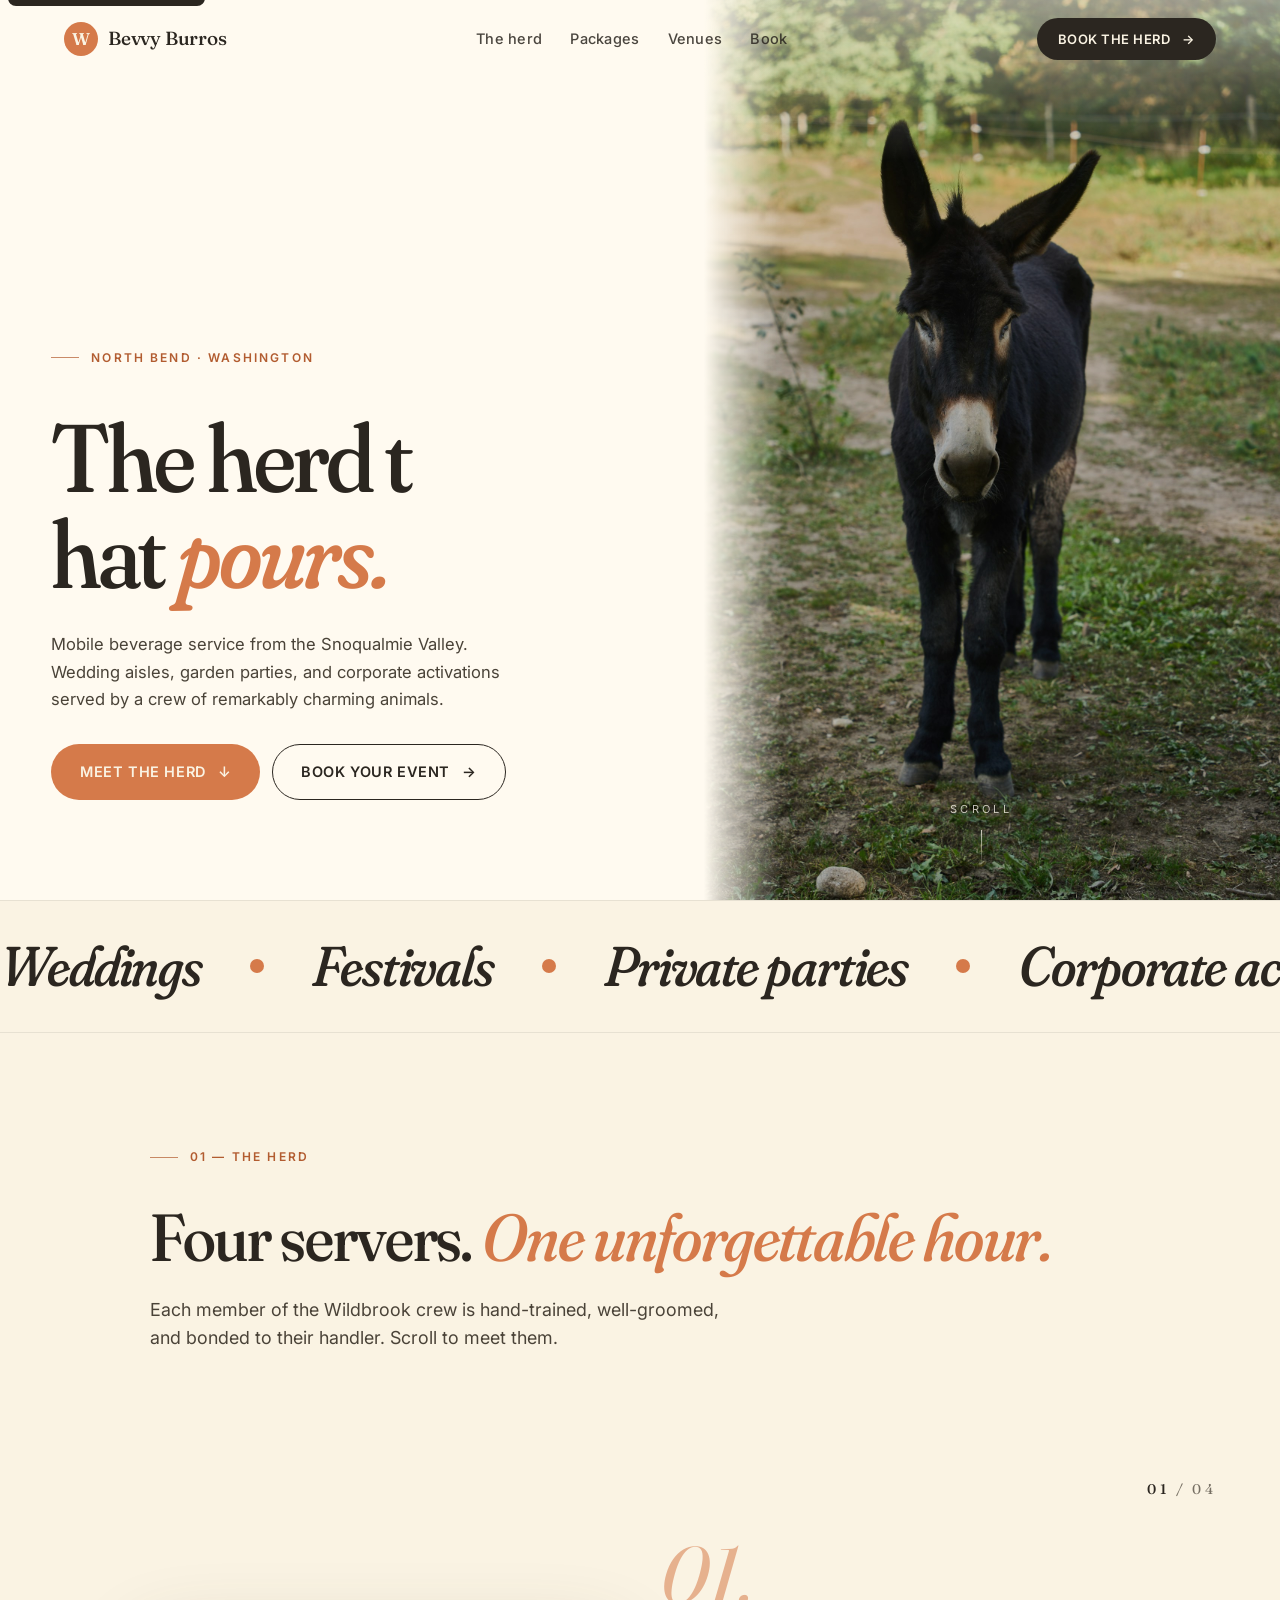
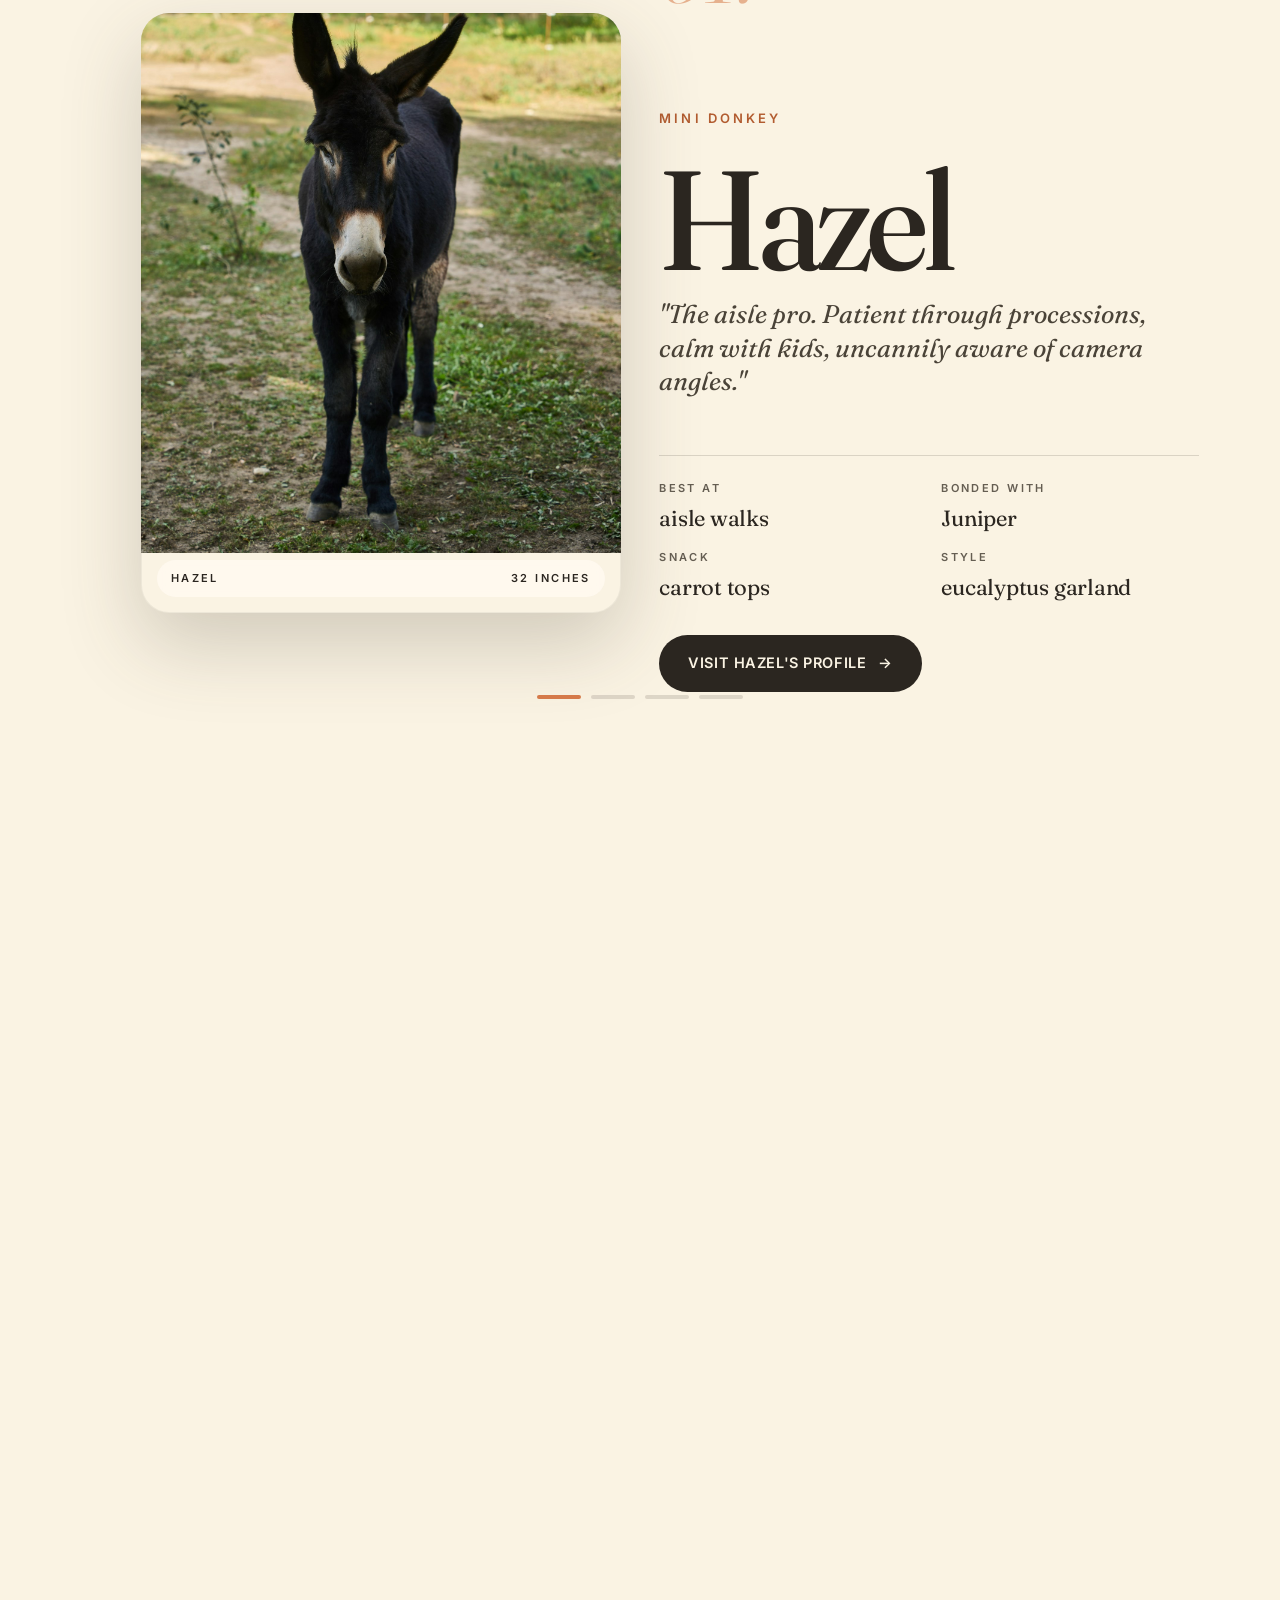
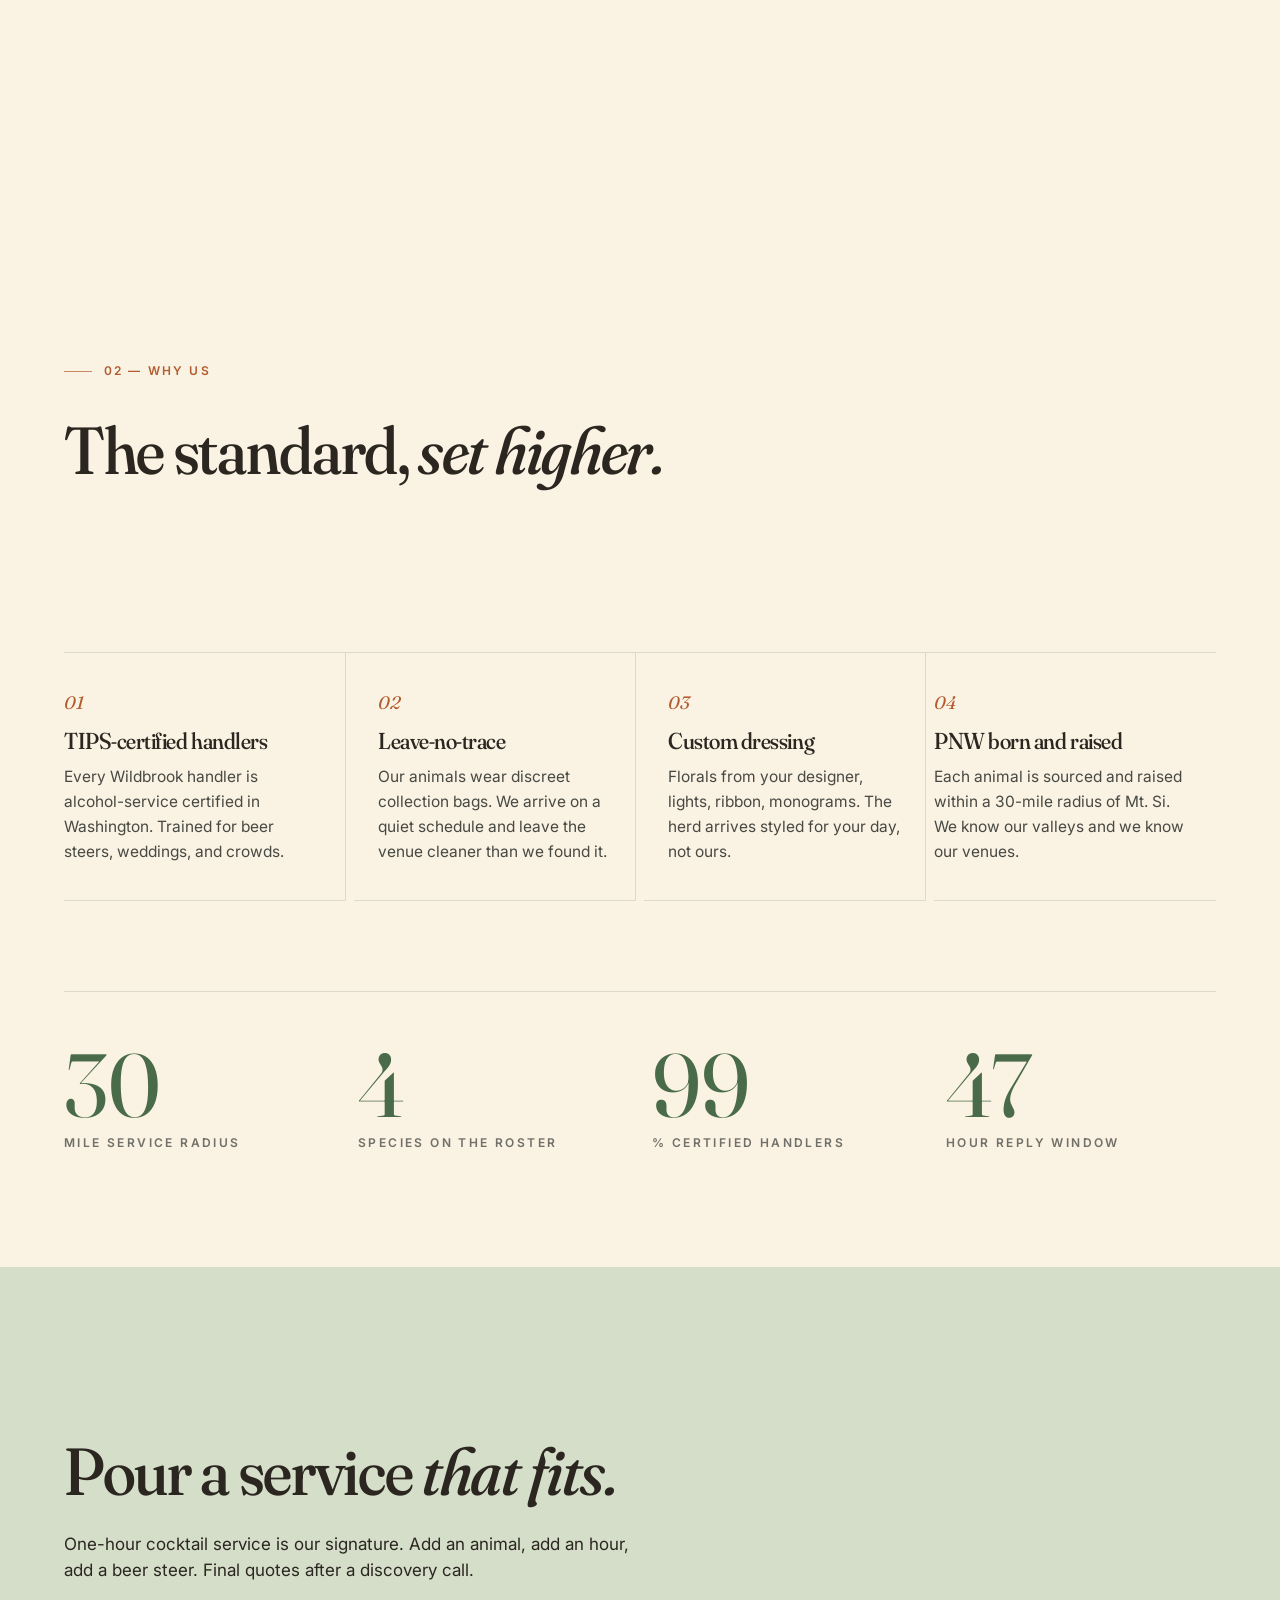
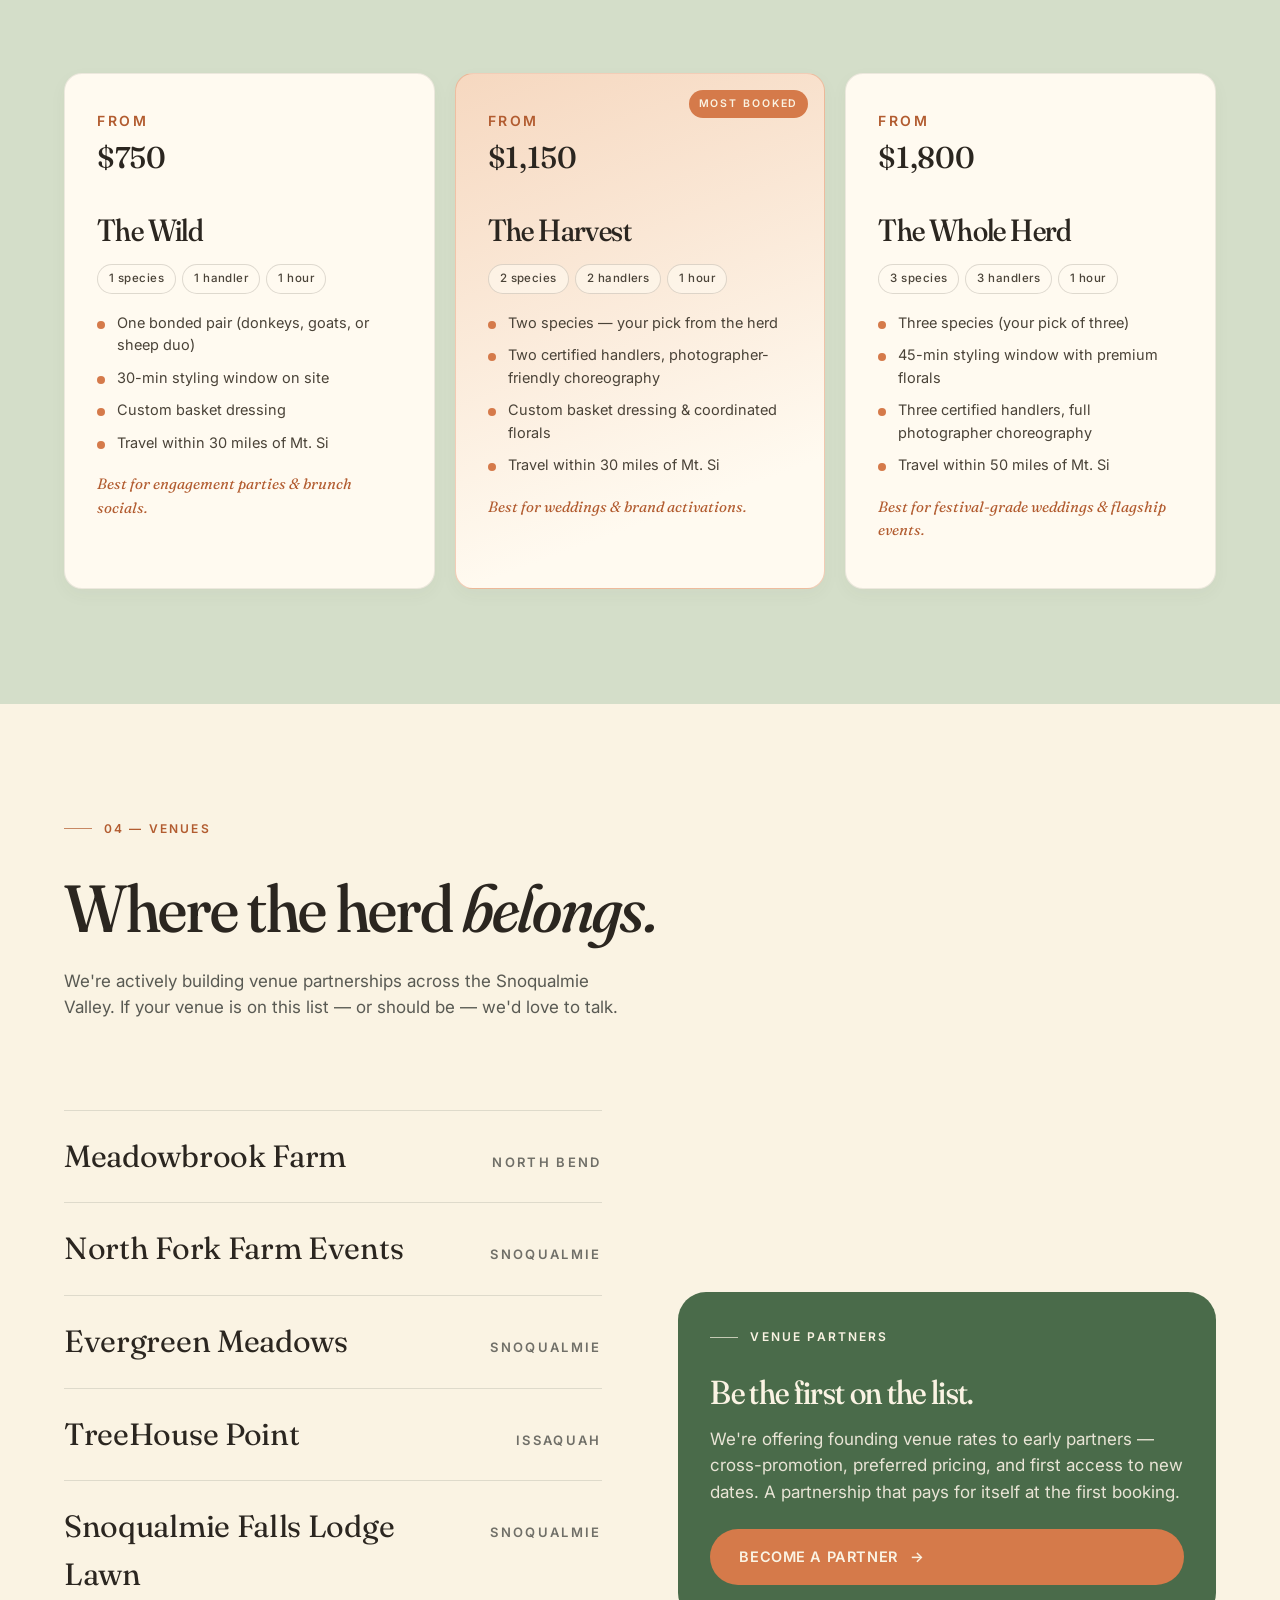
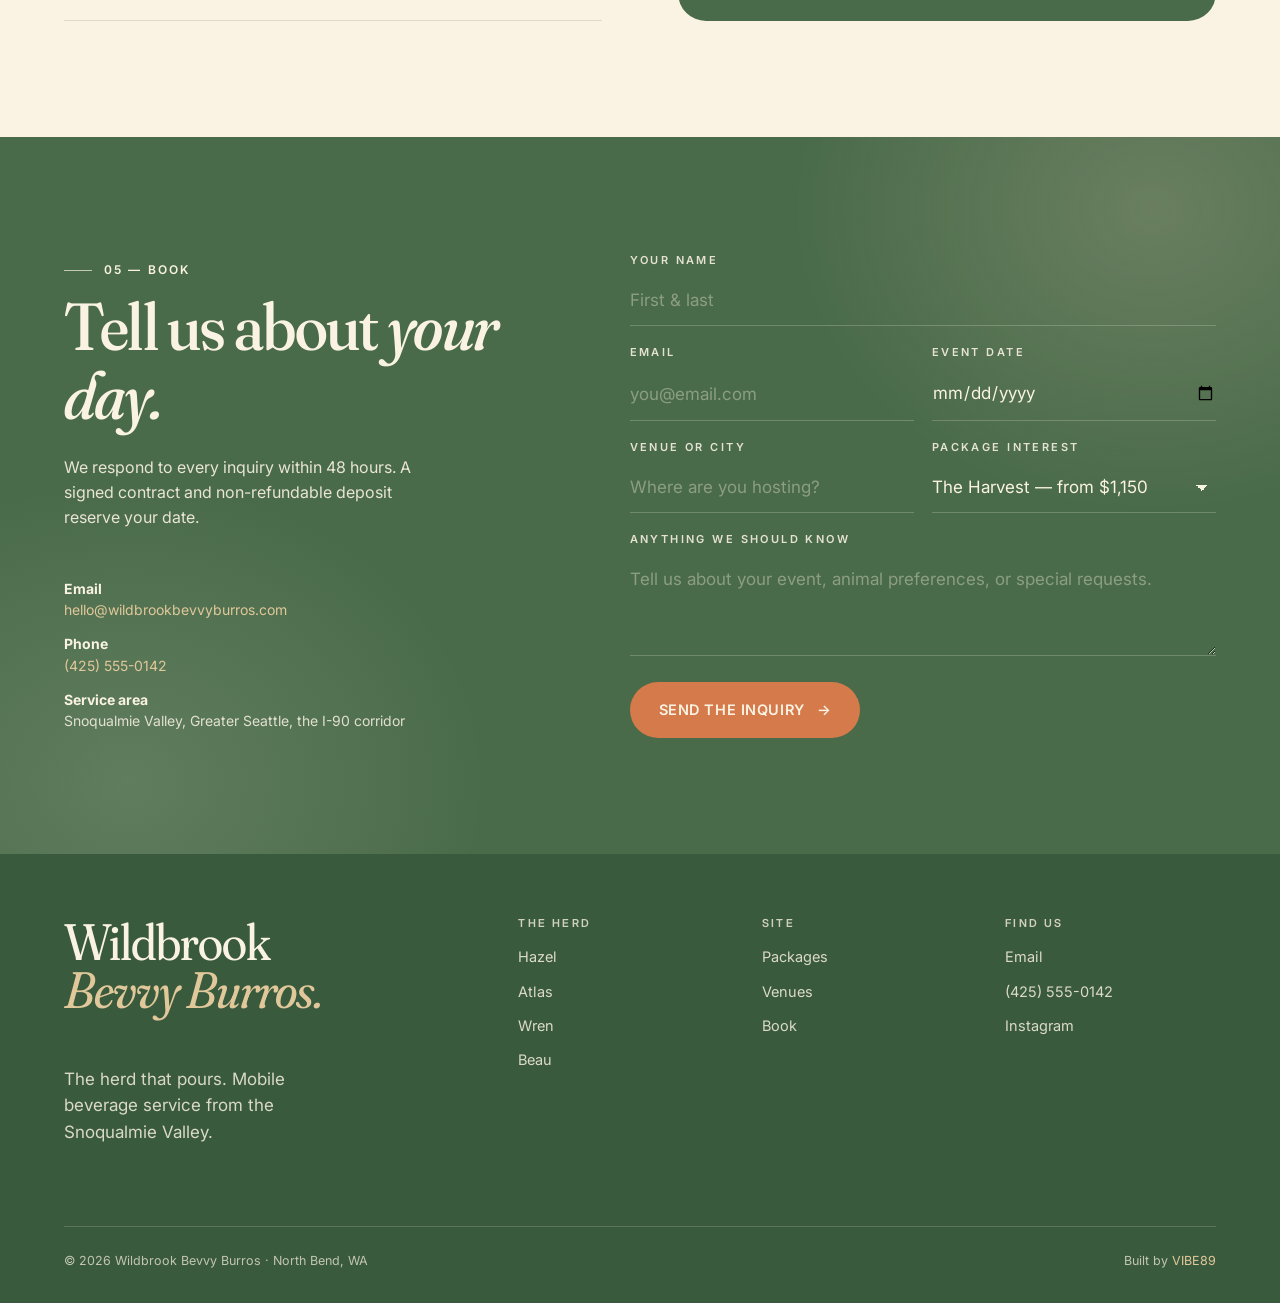
==== commit e06adb31: "Design overhaul: responsive hero split layout, mobile parallax slider, ADA/contrast fixes - Replace " ====
--- a/index.html
+++ b/index.html
@@ -59,16 +59,16 @@
   <header class="nav" id="topnav" role="banner">
     <a class="nav__brand" href="index.html" aria-label="Wildbrook Bevvy Burros — Home">
       <span class="nav__mark" aria-hidden="true">W</span>
-      <span>Wildbrook</span>
+      <span>Bevvy Burros</span>
     </a>
-    <nav class="nav__links" aria-label="Primary">
+    <nav class="nav__links" id="nav-panel" aria-label="Primary">
       <a href="#showcase">The herd</a>
       <a href="#packages">Packages</a>
       <a href="#venues">Venues</a>
       <a href="#book">Book</a>
     </nav>
     <a class="btn nav__cta" href="#book"><span>Book the herd</span><span class="btn__arrow" aria-hidden="true">→</span></a>
-    <button class="nav__toggle" type="button" aria-label="Open menu" aria-expanded="false" aria-controls="topnav">
+    <button class="nav__toggle" type="button" aria-label="Open menu" aria-expanded="false" aria-controls="nav-panel">
       <span></span>
     </button>
   </header>
@@ -76,22 +76,23 @@
   <main id="main">
     <!-- HERO -->
     <section class="hero" aria-label="Introduction">
-      <div class="hero__mesh" aria-hidden="true"></div>
-      <div class="hero__grain" aria-hidden="true"></div>
-      <div class="hero__decor" aria-hidden="true">
-        <img class="hero__lantern hero__lantern--1" src="images/lantern.svg" alt="" loading="eager" />
-        <img class="hero__lantern hero__lantern--2" src="images/lantern.svg" alt="" loading="eager" />
-      </div>
-      <div class="hero__inner">
+      <!-- Left: text content panel -->
+      <div class="hero__panel">
         <p class="eyebrow hero__eyebrow">North Bend · Washington</p>
         <h1 class="hero__title js-split">The herd that <em>pours.</em></h1>
-        <div class="hero__bottom">
-          <p class="hero__lede">Mobile beverage service from the Snoqualmie Valley. Wedding aisles, garden parties, and corporate activations served by a crew of remarkably charming animals.</p>
-          <div class="hero__ctas">
-            <a class="btn btn--cream" href="#showcase"><span>Meet the herd</span><span class="btn__arrow" aria-hidden="true">↓</span></a>
-            <a class="btn btn--ghost" href="#book"><span>Book your event</span><span class="btn__arrow" aria-hidden="true">→</span></a>
-          </div>
-        </div>
+        <p class="hero__lede">Mobile beverage service from the Snoqualmie Valley. Wedding aisles, garden parties, and corporate activations served by a crew of remarkably charming animals.</p>
+        <div class="hero__ctas">
+          <a class="btn btn--terra" href="#showcase"><span>Meet the herd</span><span class="btn__arrow" aria-hidden="true">↓</span></a>
+          <a class="btn btn--ghost" href="#book"><span>Book your event</span><span class="btn__arrow" aria-hidden="true">→</span></a>
+        </div>
+      </div>
+      <!-- Right: full-height photo slideshow -->
+      <div class="hero__photo" aria-hidden="true">
+        <img src="images/hazel.jpg" alt="" loading="eager" class="is-active" />
+        <img src="images/atlas.jpg" alt="" loading="lazy" />
+        <img src="images/wren.jpg"  alt="" loading="lazy" />
+        <img src="images/beau.jpg"  alt="" loading="lazy" />
+        <div class="hero__photo-overlay"></div>
       </div>
       <div class="hero__scroll" aria-hidden="true"><span>Scroll</span></div>
     </section>
@@ -138,7 +139,7 @@
 
           <article class="showcase__panel is-active" data-panel="0" aria-labelledby="panel-hazel-name">
             <div class="showcase__media">
-              <img src="images/hazel.svg" alt="Hazel the mini donkey, illustrated portrait." loading="lazy" />
+              <img src="images/hazel.jpg" alt="A small donkey on a grassy field — placeholder for Hazel." loading="lazy" />
               <div class="showcase__media-label"><span>Hazel</span><span>32 inches</span></div>
             </div>
             <div class="showcase__copy">
@@ -152,13 +153,13 @@
                 <div class="showcase__stat"><dt>Snack</dt><dd>carrot tops</dd></div>
                 <div class="showcase__stat"><dt>Style</dt><dd>eucalyptus garland</dd></div>
               </dl>
-              <a class="btn btn--cream showcase__cta" href="hazel.html"><span>Visit Hazel's profile</span><span class="btn__arrow" aria-hidden="true">→</span></a>
-            </div>
-          </article>
-
-          <article class="showcase__panel" data-panel="1" aria-labelledby="panel-atlas-name">
+              <a class="btn showcase__cta" href="hazel.html"><span>Visit Hazel's profile</span><span class="btn__arrow" aria-hidden="true">→</span></a>
+            </div>
+          </article>
+
+          <article class="showcase__panel" data-panel="1" aria-hidden="true" aria-labelledby="panel-atlas-name">
             <div class="showcase__media">
-              <img src="images/atlas.svg" alt="Atlas the pygmy goat, illustrated portrait." loading="lazy" />
+              <img src="images/atlas.jpg" alt="A baby goat in soft focus — placeholder for Atlas." loading="lazy" />
               <div class="showcase__media-label"><span>Atlas</span><span>22 inches</span></div>
             </div>
             <div class="showcase__copy">
@@ -172,13 +173,13 @@
                 <div class="showcase__stat"><dt>Snack</dt><dd>apple slices</dd></div>
                 <div class="showcase__stat"><dt>Style</dt><dd>knit bowtie</dd></div>
               </dl>
-              <a class="btn btn--cream showcase__cta" href="atlas.html"><span>Visit Atlas's profile</span><span class="btn__arrow" aria-hidden="true">→</span></a>
-            </div>
-          </article>
-
-          <article class="showcase__panel" data-panel="2" aria-labelledby="panel-wren-name">
+              <a class="btn showcase__cta" href="atlas.html"><span>Visit Atlas's profile</span><span class="btn__arrow" aria-hidden="true">→</span></a>
+            </div>
+          </article>
+
+          <article class="showcase__panel" data-panel="2" aria-hidden="true" aria-labelledby="panel-wren-name">
             <div class="showcase__media">
-              <img src="images/wren.svg" alt="Wren the mini Highland cow, illustrated portrait." loading="lazy" />
+              <img src="images/wren.jpg" alt="Close-up of a fluffy Highland cow — placeholder for Wren." loading="lazy" />
               <div class="showcase__media-label"><span>Wren</span><span>38 inches</span></div>
             </div>
             <div class="showcase__copy">
@@ -192,13 +193,13 @@
                 <div class="showcase__stat"><dt>Snack</dt><dd>timothy hay</dd></div>
                 <div class="showcase__stat"><dt>Style</dt><dd>oak side-pack</dd></div>
               </dl>
-              <a class="btn btn--cream showcase__cta" href="wren.html"><span>Visit Wren's profile</span><span class="btn__arrow" aria-hidden="true">→</span></a>
-            </div>
-          </article>
-
-          <article class="showcase__panel" data-panel="3" aria-labelledby="panel-beau-name">
+              <a class="btn showcase__cta" href="wren.html"><span>Visit Wren's profile</span><span class="btn__arrow" aria-hidden="true">→</span></a>
+            </div>
+          </article>
+
+          <article class="showcase__panel" data-panel="3" aria-hidden="true" aria-labelledby="panel-beau-name">
             <div class="showcase__media">
-              <img src="images/beau.svg" alt="Beau the Valais Blacknose sheep, illustrated portrait." loading="lazy" />
+              <img src="images/beau.jpg" alt="Sheep on a sunny alpine hillside — placeholder for Beau." loading="lazy" />
               <div class="showcase__media-label"><span>Beau</span><span>28 inches</span></div>
             </div>
             <div class="showcase__copy">
@@ -212,15 +213,15 @@
                 <div class="showcase__stat"><dt>Snack</dt><dd>orchard pears</dd></div>
                 <div class="showcase__stat"><dt>Style</dt><dd>flower crown</dd></div>
               </dl>
-              <a class="btn btn--cream showcase__cta" href="beau.html"><span>Visit Beau's profile</span><span class="btn__arrow" aria-hidden="true">→</span></a>
-            </div>
-          </article>
-
-          <div class="showcase__nav" role="tablist" aria-label="Choose an animal">
-            <button type="button" data-go="0" aria-current="true" aria-label="Show Hazel"></button>
-            <button type="button" data-go="1" aria-label="Show Atlas"></button>
-            <button type="button" data-go="2" aria-label="Show Wren"></button>
-            <button type="button" data-go="3" aria-label="Show Beau"></button>
+              <a class="btn showcase__cta" href="beau.html"><span>Visit Beau's profile</span><span class="btn__arrow" aria-hidden="true">→</span></a>
+            </div>
+          </article>
+
+          <div class="showcase__nav" role="group" aria-label="Choose an animal">
+            <button type="button" data-go="0" aria-pressed="true" aria-label="Show Hazel"></button>
+            <button type="button" data-go="1" aria-pressed="false" aria-label="Show Atlas"></button>
+            <button type="button" data-go="2" aria-pressed="false" aria-label="Show Wren"></button>
+            <button type="button" data-go="3" aria-pressed="false" aria-label="Show Beau"></button>
           </div>
         </div>
       </div>
@@ -259,8 +260,8 @@
 
         <div class="stats">
           <div class="stat reveal">
-            <span class="stat__num counter" data-counter="40">0</span>
-            <span class="stat__label">Weddings poured</span>
+            <span class="stat__num counter" data-counter="30">0</span>
+            <span class="stat__label">Mile service radius</span>
           </div>
           <div class="stat reveal reveal--delay-1">
             <span class="stat__num counter" data-counter="4">0</span>
@@ -282,9 +283,9 @@
     <section class="section packages" id="packages" aria-label="Packages">
       <div class="shell">
         <div class="section__head">
-          <p class="eyebrow reveal" style="color:var(--brass-soft);">03 — Packages</p>
+          <p class="eyebrow reveal">03 — Packages</p>
           <h2 class="reveal reveal--delay-1">Pour a service <em>that fits.</em></h2>
-          <p class="reveal reveal--delay-2" style="max-width:580px; color:rgba(246,239,226,0.78);">One-hour cocktail service is our signature. Add an animal, add an hour, add a beer steer. Final quotes after a discovery call.</p>
+          <p class="reveal reveal--delay-2" style="max-width:580px;">One-hour cocktail service is our signature. Add an animal, add an hour, add a beer steer. Final quotes after a discovery call.</p>
         </div>
         <div class="packages__grid">
           <article class="pkg reveal">
@@ -344,7 +345,8 @@
       <div class="shell">
         <div class="section__head">
           <p class="eyebrow reveal">04 — Venues</p>
-          <h2 class="reveal reveal--delay-1">Where the herd <em>has poured.</em></h2>
+          <h2 class="reveal reveal--delay-1">Where the herd <em>belongs.</em></h2>
+          <p class="reveal reveal--delay-2" style="max-width:580px; color:rgba(20,24,22,0.7);">We're actively building venue partnerships across the Snoqualmie Valley. If your venue is on this list — or should be — we'd love to talk.</p>
         </div>
         <div class="venues__grid">
           <ul class="venues__list">
@@ -370,10 +372,10 @@
             </li>
           </ul>
           <aside class="venues__partner reveal reveal--delay-2">
-            <p class="eyebrow" style="color:var(--brass-soft);">Venue partners</p>
-            <h3>Become a Wildbrook preferred venue.</h3>
-            <p style="color:rgba(246,239,226,0.78); margin-bottom:8px;">If you operate a venue and want the herd on your preferred list, we'd love to talk. Reduced rates, marketing collateral, and joint open-house events.</p>
-            <a class="btn btn--terra" href="mailto:venues@wildbrookbevvyburros.com"><span>Get in touch</span><span class="btn__arrow" aria-hidden="true">→</span></a>
+            <p class="eyebrow" style="color:var(--cream);">Venue partners</p>
+            <h3>Be the first on the list.</h3>
+            <p style="color:rgba(246,239,226,0.92); margin-bottom:8px;">We're offering founding venue rates to early partners — cross-promotion, preferred pricing, and first access to new dates. A partnership that pays for itself at the first booking.</p>
+            <a class="btn btn--terra" href="mailto:venues@wildbrookbevvyburros.com"><span>Become a partner</span><span class="btn__arrow" aria-hidden="true">→</span></a>
           </aside>
         </div>
       </div>
@@ -384,7 +386,7 @@
       <div class="shell">
         <div class="booking__grid">
           <div class="booking__head">
-            <p class="eyebrow reveal" style="color:var(--brass-soft);">05 — Book</p>
+            <p class="eyebrow reveal" style="color:var(--cream);">05 — Book</p>
             <h2 class="reveal reveal--delay-1">Tell us about <em>your day.</em></h2>
             <p class="booking__lede reveal reveal--delay-2">We respond to every inquiry within 48 hours. A signed contract and non-refundable deposit reserve your date.</p>
             <div class="booking__contact reveal reveal--delay-3">
@@ -397,12 +399,12 @@
           <form class="booking__form reveal reveal--delay-2" id="booking-form" novalidate>
             <div class="field">
               <label for="bk-name">Your name</label>
-              <input id="bk-name" name="name" type="text" placeholder="First &amp; last" required />
+              <input id="bk-name" name="name" type="text" placeholder="First &amp; last" autocomplete="name" required />
             </div>
             <div class="field--row">
               <div class="field">
                 <label for="bk-email">Email</label>
-                <input id="bk-email" name="email" type="email" placeholder="you@email.com" required />
+                <input id="bk-email" name="email" type="email" placeholder="you@email.com" autocomplete="email" required />
               </div>
               <div class="field">
                 <label for="bk-date">Event date</label>
@@ -443,7 +445,7 @@
       <div class="footer__grid">
         <div>
           <p class="footer__brand">Wildbrook<br><em>Bevvy Burros.</em></p>
-          <p style="margin-top:18px; color:rgba(246,239,226,0.6); max-width:280px;">The herd that pours. Mobile beverage service from the Snoqualmie Valley.</p>
+          <p style="margin-top:18px; color:rgba(246,239,226,0.85); max-width:280px;">The herd that pours. Mobile beverage service from the Snoqualmie Valley.</p>
         </div>
         <div class="footer__col">
           <h4>The herd</h4>
--- a/styles.css
+++ b/styles.css
@@ -5,20 +5,27 @@
    ============================================================================= */
 
 :root {
-  /* Color */
-  --moss: #2a3d2c;
-  --moss-deep: #1f2e21;
-  --moss-dark: #14201a;
-  --cream: #f6efe2;
-  --cream-warm: #ede2cc;
-  --terra: #c66a3d;
-  --terra-deep: #a4532b;
-  --brass: #b89461;
-  --brass-soft: #d8b783;
-  --ink: #1a1816;
-  --paper: #fbf7ed;
-  --shadow: rgba(20, 32, 26, 0.18);
-  --shadow-strong: rgba(20, 32, 26, 0.32);
+  /* Color — bright PNW palette: cream-led, sage and peach accents,
+     terracotta pop. Moss reserved as a deep accent. */
+  --moss: #4a6b4a;
+  --moss-deep: #3a5a3d;
+  --moss-dark: #28402a;
+  --cream: #faf3e3;
+  --cream-warm: #f1e5cb;
+  --paper: #fffaf0;
+  --sage: #d4dec9;
+  --sage-deep: #a8bd9e;
+  --peach: #f6d8c0;
+  --peach-deep: #e9b394;
+  --blush: #f1d4cf;
+  --terra: #d57a4a;
+  --terra-deep: #b25c30;
+  --brass: #c8a56a;
+  --brass-soft: #e1c89a;
+  --ink: #2b2620;
+  --ink-soft: #4a4338;
+  --shadow: rgba(74, 67, 56, 0.12);
+  --shadow-strong: rgba(74, 67, 56, 0.24);
 
   /* Typography */
   --font-display: "Fraunces", "Times New Roman", serif;
@@ -216,6 +223,16 @@
 
 .section--cream {
   background: var(--cream);
+  color: var(--ink);
+}
+
+.section--sage {
+  background: var(--sage);
+  color: var(--ink);
+}
+
+.section--peach {
+  background: var(--peach);
   color: var(--ink);
 }
 
@@ -334,15 +351,27 @@
   gap: 24px;
   transition: background var(--dur-base) var(--ease-out),
     backdrop-filter var(--dur-base) var(--ease-out),
-    padding var(--dur-base) var(--ease-out);
-  color: var(--cream);
+    padding var(--dur-base) var(--ease-out),
+    color var(--dur-base) var(--ease-out);
+  color: var(--ink);
 }
 
 .nav.is-scrolled {
   padding-block: 12px;
-  background: rgba(20, 22, 18, 0.78);
+  background: rgba(255, 250, 240, 0.85);
   backdrop-filter: saturate(160%) blur(18px);
   -webkit-backdrop-filter: saturate(160%) blur(18px);
+  box-shadow: 0 1px 0 rgba(74, 67, 56, 0.08);
+}
+
+/* Dark variant for pages whose hero is dark (animal profiles) */
+.nav--on-dark {
+  color: var(--cream);
+}
+
+.nav--on-dark.is-scrolled {
+  background: rgba(43, 38, 32, 0.85);
+  box-shadow: none;
 }
 
 .nav__brand {
@@ -361,8 +390,8 @@
   width: 34px;
   height: 34px;
   border-radius: 50%;
-  background: var(--cream);
-  color: var(--moss);
+  background: var(--terra);
+  color: var(--cream);
   align-items: center;
   justify-content: center;
   font-family: var(--font-display);
@@ -458,81 +487,131 @@
     flex-direction: column;
     gap: 4px;
     background: var(--ink);
+    color: var(--cream);
     padding: 24px;
     border-radius: var(--radius-md);
     font-size: 18px;
+    box-shadow: 0 16px 40px rgba(43, 38, 32, 0.28);
+    z-index: 200;
+  }
+
+  .nav.is-open .nav__links a {
+    padding: 10px 0;
+    color: var(--cream);
+    opacity: 1;
+    border-bottom: 1px solid rgba(246, 239, 226, 0.1);
+  }
+
+  .nav.is-open .nav__links a:last-child {
+    border-bottom: none;
+  }
+
+  .nav.is-open .nav__links a:hover,
+  .nav.is-open .nav__links a:focus-visible {
+    color: var(--terra);
+  }
+
+  .nav.is-open .nav__links a::after {
+    display: none;
   }
 }
 
 /* ---------- Hero --------------------------------------------------------- */
 
 .hero {
+  min-height: 100svh;
+  display: grid;
+  grid-template-columns: 55fr 45fr;
+  color: var(--ink);
+  background: var(--paper);
+  overflow: hidden;
   position: relative;
-  min-height: 100vh;
-  display: grid;
-  align-items: end;
-  padding: 140px var(--gutter) clamp(48px, 7vw, 88px);
-  color: var(--cream);
+}
+
+/* Left: cream text panel */
+.hero__panel {
+  display: flex;
+  flex-direction: column;
+  justify-content: flex-end;
+  gap: clamp(20px, 2.5vw, 30px);
+  padding:
+    clamp(100px, 14vh, 180px)
+    clamp(32px, 4vw, 72px)
+    clamp(56px, 9vw, 100px);
+}
+
+/* Right: full-height photo column */
+.hero__photo {
+  position: relative;
   overflow: hidden;
-  isolation: isolate;
-  background: var(--moss-dark);
-}
-
-.hero__mesh {
-  position: absolute;
-  inset: -10%;
-  z-index: -2;
-  background:
-    radial-gradient(45% 60% at 22% 30%, rgba(198, 106, 61, 0.55), transparent 60%),
-    radial-gradient(40% 55% at 78% 24%, rgba(184, 148, 97, 0.45), transparent 65%),
-    radial-gradient(60% 70% at 60% 86%, rgba(42, 61, 44, 0.95), transparent 70%),
-    linear-gradient(180deg, #1a2a1d 0%, #14201a 50%, #0f1812 100%);
-  filter: saturate(115%);
-  animation: meshDrift 22s var(--ease-in-out) infinite alternate;
-}
-
-.hero__grain {
+}
+
+.hero__photo img {
   position: absolute;
   inset: 0;
-  z-index: -1;
-  background-image: url("data:image/svg+xml;utf8,<svg xmlns='http://www.w3.org/2000/svg' width='240' height='240'><filter id='n'><feTurbulence type='fractalNoise' baseFrequency='0.85' numOctaves='2' stitchTiles='stitch'/><feColorMatrix values='0 0 0 0 0.96  0 0 0 0 0.93  0 0 0 0 0.88  0 0 0 0.18 0'/></filter><rect width='100%' height='100%' filter='url(%23n)'/></svg>");
-  opacity: 0.55;
-  mix-blend-mode: overlay;
+  width: 100%;
+  height: 100%;
+  object-fit: cover;
+  object-position: center 18%;
+  opacity: 0;
+  transition: opacity 1s var(--ease-in-out);
+}
+
+.hero__photo img.is-active {
+  opacity: 1;
+  animation: kenBurns 14s var(--ease-in-out) infinite alternate;
+}
+
+/* Slight uniform darken over slideshow (sits above imgs, below gradients) */
+.hero__photo-overlay {
+  position: absolute;
+  inset: 0;
+  z-index: 1;
   pointer-events: none;
-}
-
-@keyframes meshDrift {
-  0% {
-    transform: translate3d(-2%, -1%, 0) rotate(0.2deg);
-  }
-  100% {
-    transform: translate3d(3%, 2%, 0) rotate(-0.4deg);
-  }
-}
-
-.hero__inner {
-  width: min(100% - var(--gutter) * 2, var(--shell-max));
-  margin-inline: auto;
-  display: grid;
-  gap: clamp(20px, 3vw, 36px);
-  position: relative;
+  background: rgba(20, 24, 22, 0.2);
+}
+
+/* Feathered left edge blends photo into cream panel */
+.hero__photo::after {
+  content: "";
+  position: absolute;
+  inset: 0 auto 0 0;
+  width: clamp(40px, 6vw, 100px);
+  background: linear-gradient(to right, var(--paper), transparent);
+  pointer-events: none;
+  z-index: 2;
+}
+
+/* Light wash at photo top keeps nav links legible */
+.hero__photo::before {
+  content: "";
+  position: absolute;
+  inset: 0 0 auto 0;
+  height: 160px;
+  background: linear-gradient(to bottom, rgba(255, 250, 240, 0.55), transparent);
+  pointer-events: none;
+  z-index: 2;
 }
 
 .hero__eyebrow {
-  color: var(--brass-soft);
+  color: var(--terra-deep);
 }
 
 .hero__title {
-  font-size: clamp(60px, 12vw, 200px);
-  letter-spacing: -0.035em;
-  line-height: 0.94;
+  font-size: clamp(52px, 7.5vw, 100px);
+  letter-spacing: -0.03em;
+  line-height: 1;
   font-weight: 500;
   font-variation-settings: "opsz" 144, "SOFT" 60;
+  text-wrap: balance;
+  word-break: normal;
+  overflow-wrap: normal;
+  hyphens: none;
 }
 
 .hero__title em {
   font-style: italic;
-  color: var(--brass-soft);
+  color: var(--terra);
   font-variation-settings: "opsz" 144, "SOFT" 100;
 }
 
@@ -550,79 +629,36 @@
   }
 }
 
-.hero__bottom {
-  display: grid;
-  grid-template-columns: 1fr auto;
-  align-items: end;
-  gap: var(--space-5);
-}
-
 .hero__lede {
-  max-width: 520px;
-  font-size: clamp(15px, 1.4vw, 19px);
-  color: rgba(246, 239, 226, 0.86);
-  line-height: 1.6;
+  max-width: 460px;
+  font-size: clamp(15px, 1.3vw, 18px);
+  color: var(--ink-soft);
+  line-height: 1.65;
+  margin: 0;
 }
 
 .hero__ctas {
   display: flex;
   gap: 12px;
   flex-wrap: wrap;
-  justify-content: flex-end;
-}
-
-.hero__decor {
-  position: absolute;
-  inset: 0;
-  z-index: -1;
-  pointer-events: none;
-}
-
-.hero__lantern {
-  position: absolute;
-  width: clamp(90px, 12vw, 180px);
-  height: auto;
-  filter: drop-shadow(0 14px 44px rgba(255, 165, 80, 0.45));
-  animation: lanternSway 6s var(--ease-in-out) infinite alternate;
-  transform-origin: top center;
-}
-
-.hero__lantern--1 {
-  top: 12%;
-  right: 6%;
-  animation-delay: -1s;
-}
-
-.hero__lantern--2 {
-  top: 28%;
-  right: 22%;
-  width: clamp(60px, 8vw, 110px);
-  animation-delay: -3s;
-}
-
-@keyframes lanternSway {
-  0% {
-    transform: rotate(-2.6deg) translateY(0);
-  }
-  100% {
-    transform: rotate(2.6deg) translateY(-6px);
-  }
-}
-
+}
+
+/* Scroll indicator sits at bottom-center of the photo column */
 .hero__scroll {
   position: absolute;
   bottom: 32px;
-  left: 50%;
-  transform: translateX(-50%);
+  right: calc(22.5% - 20px); /* center of photo column */
   font-size: 11px;
   letter-spacing: 0.3em;
   text-transform: uppercase;
-  color: rgba(246, 239, 226, 0.55);
+  color: rgba(255, 250, 240, 0.75);
+  text-shadow: 0 1px 6px rgba(0, 0, 0, 0.35);
   display: flex;
   flex-direction: column;
   align-items: center;
   gap: 12px;
   pointer-events: none;
+  z-index: 2;
 }
 
 .hero__scroll::after {
@@ -644,12 +680,92 @@
   }
 }
 
+/* Mobile: full-screen parallax overlay hero */
 @media (max-width: 720px) {
-  .hero__bottom {
-    grid-template-columns: 1fr;
-  }
-  .hero__ctas {
-    justify-content: flex-start;
+  .hero {
+    height: 100svh;
+    overflow: hidden;
+    display: block;
+    position: relative;
+  }
+
+  /* Photo fills the full screen, with extra height for parallax travel */
+  .hero__photo {
+    position: absolute;
+    top: -22%;
+    left: 0;
+    right: 0;
+    bottom: -22%;
+    will-change: transform;
+  }
+
+  /* Scrim: gradient from transparent at top to dark at bottom */
+  .hero__photo::after {
+    position: absolute;
+    inset: 28% 0 0 0;
+    width: auto;
+    height: auto;
+    z-index: 2;
+    background: linear-gradient(
+      to bottom,
+      transparent 0%,
+      rgba(20, 24, 22, 0.55) 55%,
+      rgba(20, 24, 22, 0.82) 100%
+    );
+  }
+
+  /* Light nav-wash stays the same */
+  .hero__photo::before {
+    height: 140px;
+  }
+
+  /* Text panel: absolute, anchored to bottom of hero */
+  .hero__panel {
+    position: absolute;
+    inset: auto 0 0 0;
+    z-index: 2;
+    justify-content: flex-end;
+    gap: 16px;
+    padding: 0 var(--gutter) clamp(44px, 8svh, 72px);
+    color: var(--cream);
+    background: transparent;
+  }
+
+  .hero__eyebrow {
+    color: rgba(246, 239, 226, 0.78);
+  }
+
+  .hero__title {
+    font-size: clamp(40px, 10.5vw, 68px);
+    text-wrap: balance;
+    word-break: normal;
+    hyphens: none;
+  }
+
+  .hero__title em {
+    color: var(--peach-deep);
+  }
+
+  .hero__lede {
+    color: rgba(246, 239, 226, 0.85);
+    max-width: 100%;
+    font-size: clamp(14px, 3.8vw, 17px);
+  }
+
+  /* Ghost button reads well on dark background — cream border/text */
+  .hero__ctas .btn--ghost {
+    border-color: rgba(246, 239, 226, 0.6);
+  }
+
+  .hero__scroll {
+    display: none;
+  }
+}
+
+/* Mobile nav: always start cream so it reads over any dark hero photo */
+@media (max-width: 820px) {
+  .nav:not(.is-scrolled):not(.is-open) {
+    color: var(--cream);
   }
 }
 
@@ -700,8 +816,8 @@
 /* ---------- Flagship slider --------------------------------------------- */
 
 .showcase {
-  background: var(--ink);
-  color: var(--cream);
+  background: var(--cream);
+  color: var(--ink);
   position: relative;
 }
 
@@ -717,12 +833,12 @@
 
 .showcase__title em {
   font-style: italic;
-  color: var(--brass-soft);
+  color: var(--terra);
 }
 
 .showcase__lede {
   max-width: 580px;
-  color: rgba(246, 239, 226, 0.78);
+  color: var(--ink-soft);
   font-size: clamp(15px, 1.4vw, 19px);
 }
 
@@ -746,21 +862,23 @@
 }
 
 .showcase__viewport {
-  background: var(--moss-dark);
+  background: var(--cream);
 }
 
 .showcase__panel {
   position: absolute;
   inset: 0;
   display: grid;
-  grid-template-columns: 1fr 1fr;
+  grid-template-columns: minmax(0, 1fr) minmax(0, 1fr);
   align-items: center;
-  padding: 100px var(--gutter) 60px;
+  gap: clamp(24px, 3vw, 48px);
+  padding: clamp(80px, 8vh, 100px) var(--gutter) clamp(48px, 5vh, 60px);
   opacity: 0;
   transform: translateY(40px);
   transition: opacity var(--dur-slow) var(--ease-out),
     transform var(--dur-slow) var(--ease-out);
   pointer-events: none;
+  overflow: hidden;
 }
 
 .showcase__panel.is-active {
@@ -775,12 +893,14 @@
   border-radius: var(--radius-lg);
   overflow: hidden;
   box-shadow: 0 30px 80px var(--shadow-strong),
-    0 0 0 1px rgba(255, 255, 255, 0.04) inset;
+    0 0 0 1px rgba(43, 38, 32, 0.06) inset;
   transform: translateY(0) scale(1);
   transition: transform 1.2s var(--ease-out);
   align-self: center;
   justify-self: end;
-  width: min(100%, 540px);
+  width: min(100%, 480px);
+  max-height: calc(100vh - 160px);
+  object-fit: cover;
 }
 
 .showcase__panel.is-active .showcase__media {
@@ -809,27 +929,34 @@
   display: flex;
   justify-content: space-between;
   align-items: center;
+  padding: 10px 14px;
+  border-radius: 999px;
+  background: rgba(255, 250, 240, 0.85);
+  backdrop-filter: blur(8px);
+  -webkit-backdrop-filter: blur(8px);
   font-size: 11px;
   letter-spacing: 0.22em;
   text-transform: uppercase;
-  color: rgba(246, 239, 226, 0.78);
+  color: var(--ink);
   font-weight: 600;
 }
 
 .showcase__copy {
   display: grid;
-  gap: var(--space-5);
+  gap: 14px;
   max-width: 540px;
   align-self: center;
+  min-width: 0;
 }
 
 .showcase__index {
   font-family: var(--font-display);
   font-size: 80px;
   line-height: 1;
-  color: var(--brass);
+  color: var(--terra);
   font-variation-settings: "opsz" 144;
   font-style: italic;
+  opacity: 0.55;
 }
 
 .showcase__name {
@@ -838,6 +965,7 @@
   letter-spacing: -0.04em;
   margin: 0;
   font-variation-settings: "opsz" 144, "SOFT" 30;
+  overflow: hidden;
 }
 
 .showcase__name span {
@@ -877,7 +1005,7 @@
   font-size: 13px;
   letter-spacing: 0.24em;
   text-transform: uppercase;
-  color: var(--terra);
+  color: var(--terra-deep);
   font-weight: 600;
 }
 
@@ -885,7 +1013,7 @@
   font-family: var(--font-display);
   font-style: italic;
   font-size: clamp(20px, 2vw, 26px);
-  color: rgba(246, 239, 226, 0.92);
+  color: var(--ink-soft);
   line-height: 1.3;
 }
 
@@ -893,7 +1021,7 @@
   display: grid;
   grid-template-columns: repeat(2, 1fr);
   gap: 14px 24px;
-  border-top: 1px solid rgba(246, 239, 226, 0.18);
+  border-top: 1px solid rgba(74, 67, 56, 0.18);
   padding-top: var(--space-5);
 }
 
@@ -903,10 +1031,10 @@
 }
 
 .showcase__stat dt {
-  font-size: 10.5px;
+  font-size: 11px;
   letter-spacing: 0.22em;
   text-transform: uppercase;
-  color: rgba(246, 239, 226, 0.55);
+  color: rgba(74, 67, 56, 0.85);
   font-weight: 600;
 }
 
@@ -932,28 +1060,34 @@
   z-index: 5;
 }
 
+/* Touch target wrapper: 44×44px tap area around the 4px bar */
 .showcase__nav button {
+  width: 44px;
+  min-height: 44px;
+  display: flex;
+  align-items: center;
+  justify-content: center;
+  background: transparent;
+  position: relative;
+  padding: 0;
+}
+
+.showcase__nav button::before {
+  content: "";
   width: 44px;
   height: 4px;
   border-radius: 999px;
-  background: rgba(246, 239, 226, 0.18);
+  background: rgba(74, 67, 56, 0.16);
   transition: background var(--dur-base) var(--ease-out);
   position: relative;
   overflow: hidden;
 }
 
-.showcase__nav button::after {
-  content: "";
-  position: absolute;
-  inset: 0;
-  background: var(--cream);
-  transform-origin: left;
-  transform: scaleX(0);
-  transition: transform var(--dur-base) var(--ease-out);
-}
-
-.showcase__nav button[aria-current="true"]::after {
-  transform: scaleX(1);
+/* The fill indicator on the bar lives on ::before's inner element —
+   re-use the ::after pseudo on the button itself for the active fill */
+.showcase__nav button[aria-pressed="true"]::before,
+.showcase__nav button[aria-current="true"]::before {
+  background: var(--terra);
 }
 
 .showcase__counter {
@@ -964,56 +1098,123 @@
   font-size: 14px;
   letter-spacing: 0.24em;
   text-transform: uppercase;
-  color: rgba(246, 239, 226, 0.55);
+  color: rgba(74, 67, 56, 0.75);
   z-index: 5;
 }
 
 .showcase__counter strong {
-  color: var(--cream);
+  color: var(--ink);
   font-weight: 500;
 }
 
-/* Mobile: stacked panels */
+/* Mobile: scroll-driven pinned — same engine as desktop, vertical layout */
 @media (max-width: 899px) {
+  /* Rail height drives scroll distance (same as desktop) */
   .showcase__rail {
+    height: calc(var(--showcase-panels, 4) * 100svh);
+  }
+
+  .showcase__viewport {
+    position: sticky;
+    top: 0;
+    height: 100svh;
+    overflow: hidden;
+    isolation: isolate;
+  }
+
+  /* Full-screen vertical panel: image top ~55%, copy bottom */
+  .showcase__panel {
+    position: absolute;
+    inset: 0;
     display: grid;
+    grid-template-columns: 1fr;
+    grid-template-rows: 54svh 1fr;
+    align-items: start;
     gap: 0;
-  }
-  .showcase__viewport {
+    padding: 0;
+    overflow: hidden;
+  }
+
+  /* Image fills top row — img inside can parallax-translate */
+  .showcase__media {
+    grid-row: 1;
+    width: 100%;
+    height: 100%;
+    max-width: none;
+    max-height: none;
+    aspect-ratio: unset;
+    border-radius: 0;
+    box-shadow: none;
+    margin: 0;
+    justify-self: stretch;
+    align-self: stretch;
+    overflow: hidden;
+  }
+
+  /* Extra height on the img so parallax has room to travel */
+  .showcase__media img,
+  .showcase__media svg {
+    height: 120%;
+    top: -10%;
     position: relative;
-    height: auto;
-    background: transparent;
-  }
-  .showcase__panel {
-    position: relative;
-    inset: auto;
-    grid-template-columns: 1fr;
-    padding: 80px var(--gutter);
-    opacity: 1;
-    transform: none;
-    border-bottom: 1px solid rgba(246, 239, 226, 0.08);
-  }
-  .showcase__panel:last-child {
-    border-bottom: none;
-  }
-  .showcase__media {
-    justify-self: stretch;
-    width: 100%;
-    max-width: 480px;
-    margin-inline: auto;
-    margin-bottom: 36px;
-  }
+    will-change: transform;
+    transition: transform 0.1s linear;
+  }
+
+  /* Soft bottom edge blends photo into the copy area */
+  .showcase__media::after {
+    content: "";
+    position: absolute;
+    inset: auto 0 0 0;
+    height: 80px;
+    background: linear-gradient(to top, var(--cream), transparent);
+    pointer-events: none;
+    z-index: 1;
+  }
+
+  /* Copy fills bottom row */
+  .showcase__copy {
+    grid-row: 2;
+    padding: 20px var(--gutter) 80px;
+    max-width: none;
+    gap: 10px;
+    overflow-y: auto;
+    align-self: start;
+  }
+
+  .showcase__index {
+    display: none;
+  }
+
   .showcase__name {
-    font-size: clamp(56px, 18vw, 96px);
-  }
-  .showcase__counter,
+    font-size: clamp(56px, 17vw, 92px);
+    overflow: hidden;
+  }
+
+  /* Counter: over image, top-right */
+  .showcase__counter {
+    display: block;
+    top: 16px;
+    right: var(--gutter);
+    left: auto;
+    font-size: 12px;
+    letter-spacing: 0.18em;
+    color: rgba(255, 250, 240, 0.92);
+    text-shadow: 0 1px 8px rgba(0, 0, 0, 0.5);
+    z-index: 10;
+  }
+
+  .showcase__counter strong {
+    color: var(--cream);
+  }
+
+  /* Dots sit above copy, below image */
   .showcase__nav {
-    display: none;
-  }
-  .showcase__panel.is-active .showcase__name span {
-    animation: none;
-    transform: translateY(0);
-    opacity: 1;
+    display: flex;
+    position: absolute;
+    inset: calc(54svh - 28px) 0 auto 0;
+    justify-content: center;
+    z-index: 10;
   }
 }
 
@@ -1117,8 +1318,8 @@
 /* ---------- Packages ---------------------------------------------------- */
 
 .packages {
-  background: var(--moss);
-  color: var(--cream);
+  background: var(--sage);
+  color: var(--ink);
 }
 
 .packages__grid {
@@ -1130,17 +1331,19 @@
 .pkg {
   position: relative;
   padding: 36px 32px 32px;
-  background: rgba(255, 255, 255, 0.04);
-  border: 1px solid rgba(255, 255, 255, 0.1);
+  background: var(--paper);
+  border: 1px solid rgba(74, 67, 56, 0.1);
   border-radius: var(--radius-md);
   display: grid;
   gap: 18px;
   align-content: start;
   transition: transform var(--dur-base) var(--ease-spring),
     background var(--dur-base) var(--ease-out),
-    border-color var(--dur-base) var(--ease-out);
+    border-color var(--dur-base) var(--ease-out),
+    box-shadow var(--dur-base) var(--ease-out);
   isolation: isolate;
   overflow: hidden;
+  box-shadow: 0 6px 18px rgba(74, 67, 56, 0.04);
 }
 
 .pkg::before {
@@ -1151,9 +1354,9 @@
   padding: 1px;
   background: linear-gradient(
     135deg,
-    rgba(216, 183, 131, 0.6),
+    var(--terra),
     transparent 40%,
-    rgba(198, 106, 61, 0.4)
+    var(--sage-deep)
   );
   -webkit-mask: linear-gradient(#000 0 0) content-box, linear-gradient(#000 0 0);
   -webkit-mask-composite: xor;
@@ -1164,7 +1367,8 @@
 
 .pkg:hover {
   transform: translateY(-6px);
-  background: rgba(255, 255, 255, 0.07);
+  background: var(--paper);
+  box-shadow: 0 24px 56px rgba(74, 67, 56, 0.14);
 }
 
 .pkg:hover::before {
@@ -1172,8 +1376,8 @@
 }
 
 .pkg--featured {
-  background: linear-gradient(160deg, rgba(198, 106, 61, 0.18), rgba(0, 0, 0, 0));
-  border-color: rgba(216, 183, 131, 0.45);
+  background: linear-gradient(160deg, var(--peach) 0%, var(--paper) 80%);
+  border-color: rgba(217, 122, 74, 0.35);
 }
 
 .pkg--featured::after {
@@ -1201,7 +1405,7 @@
   font-size: 14px;
   letter-spacing: 0.18em;
   text-transform: uppercase;
-  color: var(--brass-soft);
+  color: var(--terra-deep);
   font-weight: 600;
 }
 
@@ -1209,7 +1413,7 @@
   font-family: var(--font-display);
   font-size: 30px;
   letter-spacing: -0.01em;
-  color: var(--cream);
+  color: var(--ink);
   font-weight: 500;
   display: block;
   margin-top: 4px;
@@ -1226,9 +1430,9 @@
   font-size: 11.5px;
   padding: 5px 11px;
   border-radius: 999px;
-  border: 1px solid rgba(255, 255, 255, 0.18);
-  background: rgba(255, 255, 255, 0.04);
-  color: rgba(246, 239, 226, 0.86);
+  border: 1px solid rgba(74, 67, 56, 0.18);
+  background: rgba(255, 250, 240, 0.6);
+  color: var(--ink-soft);
   font-weight: 500;
   letter-spacing: 0.04em;
 }
@@ -1245,7 +1449,7 @@
   position: relative;
   padding-left: 20px;
   font-size: 14.5px;
-  color: rgba(246, 239, 226, 0.84);
+  color: var(--ink-soft);
   line-height: 1.55;
 }
 
@@ -1264,7 +1468,7 @@
   font-family: var(--font-display);
   font-style: italic;
   font-size: 15px;
-  color: var(--brass-soft);
+  color: var(--terra-deep);
 }
 
 /* ---------- Venues ------------------------------------------------------ */
@@ -1360,8 +1564,24 @@
 /* ---------- Booking form ------------------------------------------------ */
 
 .booking {
-  background: var(--ink);
+  background: var(--moss);
   color: var(--cream);
+  position: relative;
+  overflow: hidden;
+}
+
+.booking::before {
+  content: "";
+  position: absolute;
+  inset: 0;
+  background:
+    radial-gradient(40% 60% at 90% 10%, rgba(246, 216, 192, 0.18), transparent 70%),
+    radial-gradient(40% 60% at 10% 90%, rgba(212, 222, 201, 0.16), transparent 70%);
+  pointer-events: none;
+}
+
+.booking .shell {
+  position: relative;
 }
 
 .booking__grid {
@@ -1375,7 +1595,7 @@
 }
 
 .booking__lede {
-  color: rgba(246, 239, 226, 0.74);
+  color: rgba(246, 239, 226, 0.92);
   font-size: 16px;
   max-width: 380px;
 }
@@ -1385,7 +1605,7 @@
   display: grid;
   gap: 12px;
   font-size: 14px;
-  color: rgba(246, 239, 226, 0.74);
+  color: rgba(246, 239, 226, 0.88);
 }
 
 .booking__contact a {
@@ -1407,7 +1627,7 @@
   font-size: 11px;
   letter-spacing: 0.22em;
   text-transform: uppercase;
-  color: rgba(246, 239, 226, 0.55);
+  color: rgba(246, 239, 226, 0.90);
   font-weight: 600;
 }
 
@@ -1504,7 +1724,7 @@
 /* ---------- Footer ------------------------------------------------------ */
 
 .footer {
-  background: var(--moss-dark);
+  background: var(--moss-deep);
   color: var(--cream);
   padding-block: 64px 32px;
 }
@@ -1535,7 +1755,7 @@
   font-size: 11px;
   letter-spacing: 0.22em;
   text-transform: uppercase;
-  color: rgba(246, 239, 226, 0.55);
+  color: rgba(246, 239, 226, 0.80);
   font-weight: 600;
   margin-bottom: 14px;
 }
@@ -1564,9 +1784,9 @@
   flex-wrap: wrap;
   gap: 12px;
   padding-top: 24px;
-  border-top: 1px solid rgba(246, 239, 226, 0.12);
+  border-top: 1px solid rgba(246, 239, 226, 0.18);
   font-size: 12.5px;
-  color: rgba(246, 239, 226, 0.5);
+  color: rgba(246, 239, 226, 0.72);
 }
 
 @media (max-width: 720px) {
@@ -1761,7 +1981,7 @@
   grid-template-columns: repeat(12, 1fr);
   grid-auto-rows: 140px;
   gap: 12px;
-  width: min(100% - var(--gutter) * 0, var(--shell-max));
+  width: min(100%, var(--shell-max));
   margin-inline: auto;
 }
 
@@ -1899,7 +2119,7 @@
   flex-wrap: wrap;
   gap: var(--space-4);
   margin-bottom: var(--space-7);
-  width: min(100% - var(--gutter) * 0, var(--shell-max));
+  width: min(100%, var(--shell-max));
   margin-inline: auto;
 }
 
@@ -1907,7 +2127,7 @@
   display: grid;
   grid-template-columns: repeat(auto-fit, minmax(220px, 1fr));
   gap: 16px;
-  width: min(100% - var(--gutter) * 0, var(--shell-max));
+  width: min(100%, var(--shell-max));
   margin-inline: auto;
 }
 
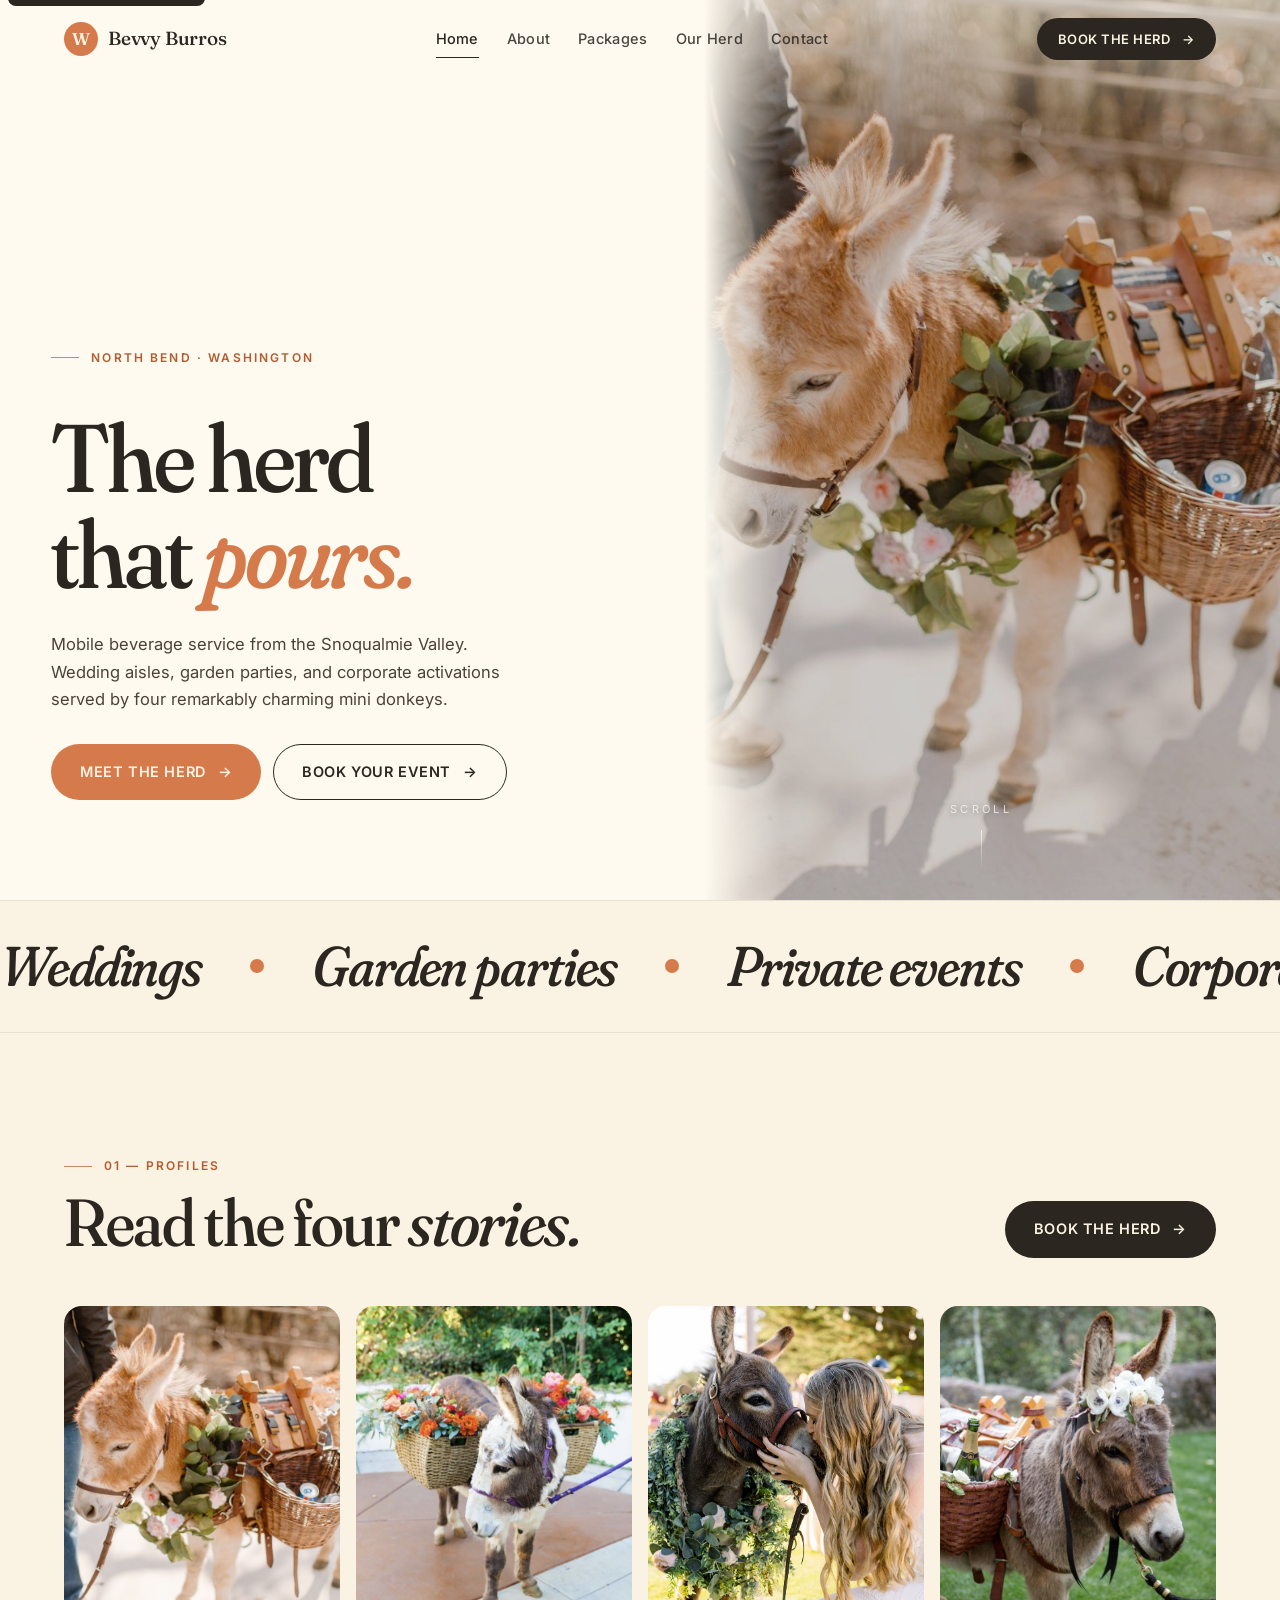
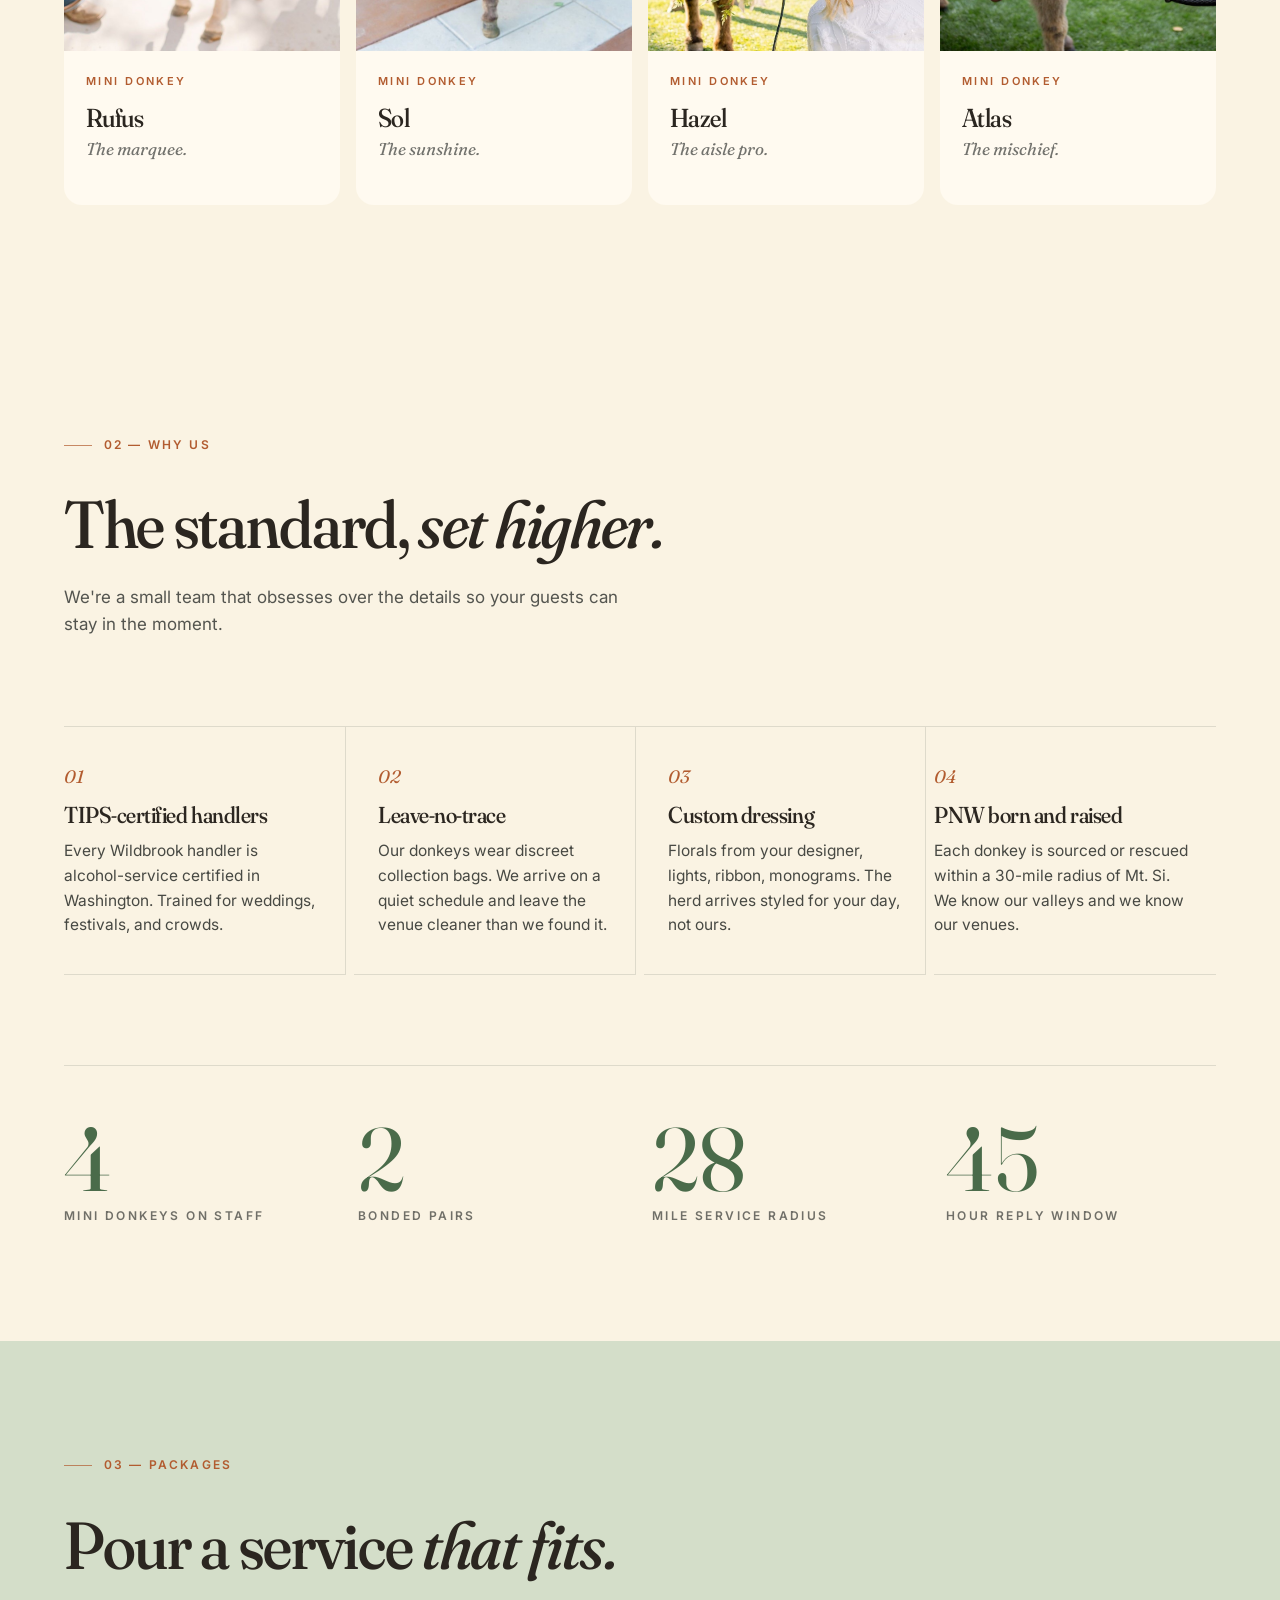
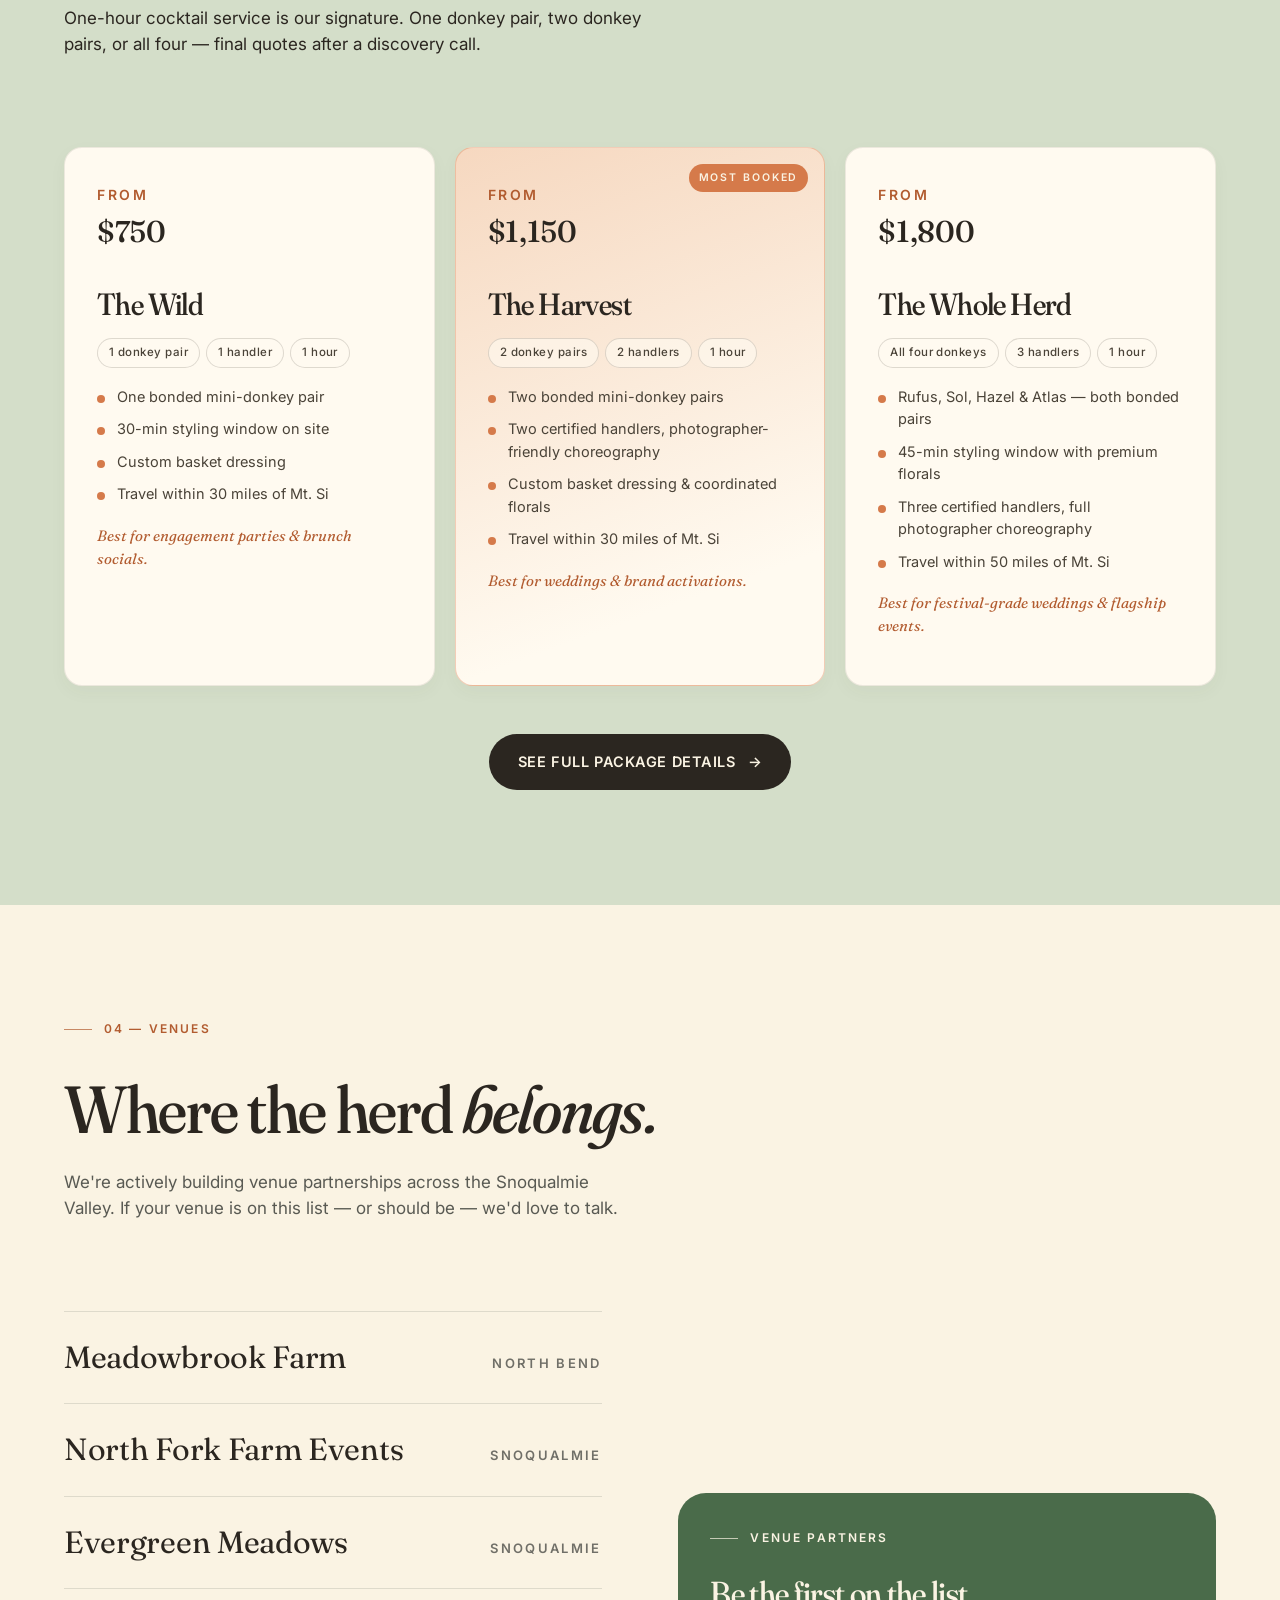
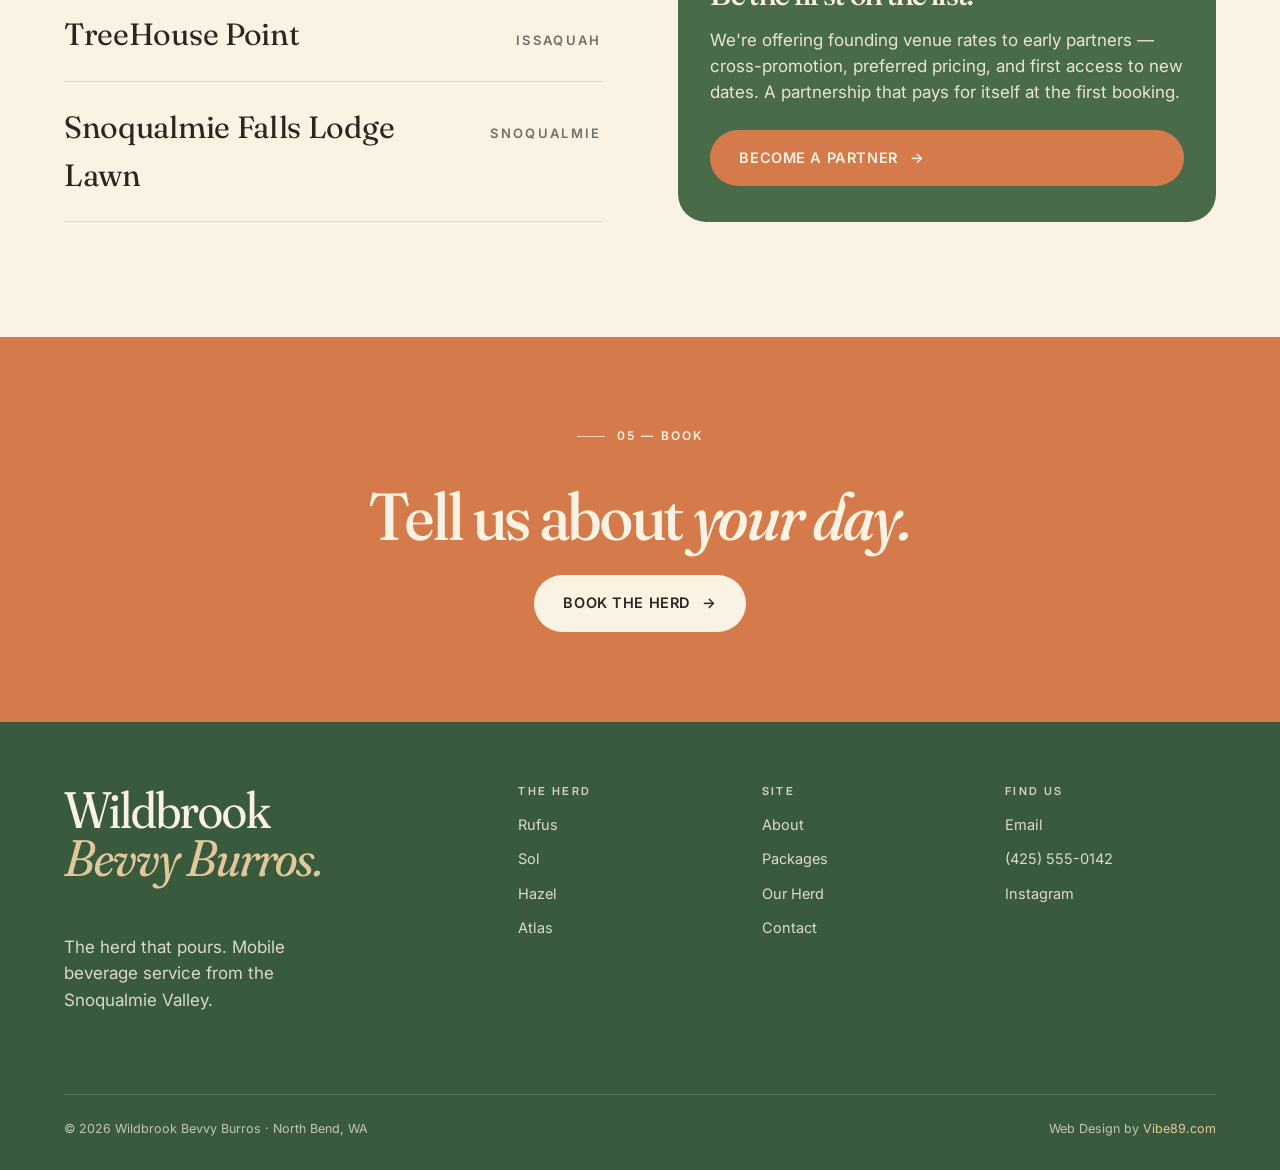
==== commit c3e3aca4: "Refactor site to 4 mini donkeys + 5-page IA - Roster narrowed to Rufus, Sol, Hazel, Atlas (rename wr" ====
--- a/index.html
+++ b/index.html
@@ -4,7 +4,7 @@
   <meta charset="UTF-8" />
   <meta name="viewport" content="width=device-width, initial-scale=1.0" />
   <title>Wildbrook Bevvy Burros — The herd that pours · North Bend, WA</title>
-  <meta name="description" content="Wildbrook Bevvy Burros is a mobile beverage service from the Snoqualmie Valley. Mini donkeys, pygmy goats, mini Highland cows, and a Valais Blacknose sheep — TIPS-certified handlers, custom dressing, weddings to corporate." />
+  <meta name="description" content="Wildbrook Bevvy Burros is a mobile beverage service from the Snoqualmie Valley. Four bonded mini donkeys, TIPS-certified handlers, weddings to corporate." />
   <meta name="theme-color" content="#2a3d2c" />
   <link rel="icon" href="favicon.svg" type="image/svg+xml" />
   <link rel="apple-touch-icon" href="favicon.svg" />
@@ -13,7 +13,7 @@
   <meta property="og:type" content="website" />
   <meta property="og:site_name" content="Wildbrook Bevvy Burros" />
   <meta property="og:title" content="Wildbrook Bevvy Burros — The herd that pours" />
-  <meta property="og:description" content="Mobile beverage service from the Snoqualmie Valley. Mini donkeys, goats, Highland cows, and a Valais Blacknose sheep, ready to serve your event." />
+  <meta property="og:description" content="Mobile beverage service from the Snoqualmie Valley. Four mini donkeys, ready to serve your event." />
   <meta property="og:url" content="https://wildbrookbevvyburros.com/" />
   <meta property="og:image" content="https://wildbrookbevvyburros.com/images/og-image.svg" />
   <meta property="og:image:width" content="1200" />
@@ -34,7 +34,7 @@
     "@context": "https://schema.org",
     "@type": "LocalBusiness",
     "name": "Wildbrook Bevvy Burros",
-    "description": "Mobile beverage service for weddings, corporate events, and private parties — featuring mini donkeys, pygmy goats, mini Highland cows, and Valais Blacknose sheep.",
+    "description": "Mobile beverage service for weddings, corporate events, and private parties — featuring four bonded mini donkeys.",
     "url": "https://wildbrookbevvyburros.com/",
     "image": "https://wildbrookbevvyburros.com/images/og-image.svg",
     "telephone": "+1-425-555-0142",
@@ -62,12 +62,13 @@
       <span>Bevvy Burros</span>
     </a>
     <nav class="nav__links" id="nav-panel" aria-label="Primary">
-      <a href="#showcase">The herd</a>
-      <a href="#packages">Packages</a>
-      <a href="#venues">Venues</a>
-      <a href="#book">Book</a>
+      <a href="index.html" aria-current="page">Home</a>
+      <a href="about.html">About</a>
+      <a href="packages.html">Packages</a>
+      <a href="herd.html">Our Herd</a>
+      <a href="contact.html">Contact</a>
     </nav>
-    <a class="btn nav__cta" href="#book"><span>Book the herd</span><span class="btn__arrow" aria-hidden="true">→</span></a>
+    <a class="btn nav__cta" href="contact.html"><span>Book the herd</span><span class="btn__arrow" aria-hidden="true">→</span></a>
     <button class="nav__toggle" type="button" aria-label="Open menu" aria-expanded="false" aria-controls="nav-panel">
       <span></span>
     </button>
@@ -76,22 +77,20 @@
   <main id="main">
     <!-- HERO -->
     <section class="hero" aria-label="Introduction">
-      <!-- Left: text content panel -->
       <div class="hero__panel">
         <p class="eyebrow hero__eyebrow">North Bend · Washington</p>
         <h1 class="hero__title js-split">The herd that <em>pours.</em></h1>
-        <p class="hero__lede">Mobile beverage service from the Snoqualmie Valley. Wedding aisles, garden parties, and corporate activations served by a crew of remarkably charming animals.</p>
+        <p class="hero__lede">Mobile beverage service from the Snoqualmie Valley. Wedding aisles, garden parties, and corporate activations served by four remarkably charming mini donkeys.</p>
         <div class="hero__ctas">
-          <a class="btn btn--terra" href="#showcase"><span>Meet the herd</span><span class="btn__arrow" aria-hidden="true">↓</span></a>
-          <a class="btn btn--ghost" href="#book"><span>Book your event</span><span class="btn__arrow" aria-hidden="true">→</span></a>
-        </div>
-      </div>
-      <!-- Right: full-height photo slideshow -->
+          <a class="btn btn--terra" href="herd.html"><span>Meet the herd</span><span class="btn__arrow" aria-hidden="true">→</span></a>
+          <a class="btn btn--ghost" href="contact.html"><span>Book your event</span><span class="btn__arrow" aria-hidden="true">→</span></a>
+        </div>
+      </div>
       <div class="hero__photo" aria-hidden="true">
-        <img src="images/hazel.jpg" alt="" loading="eager" class="is-active" />
-        <img src="images/atlas.jpg" alt="" loading="lazy" />
-        <img src="images/wren.jpg"  alt="" loading="lazy" />
-        <img src="images/beau.jpg"  alt="" loading="lazy" />
+        <img src="images/rufus.jpg?v=3" alt="" loading="eager" class="is-active" />
+        <img src="images/sol.jpg?v=3" alt="" loading="lazy" />
+        <img src="images/hazel.jpg?v=3" alt="" loading="lazy" />
+        <img src="images/atlas.jpg?v=3" alt="" loading="lazy" />
         <div class="hero__photo-overlay"></div>
       </div>
       <div class="hero__scroll" aria-hidden="true"><span>Scroll</span></div>
@@ -102,128 +101,69 @@
       <div class="marquee__track">
         <span>
           <span>Weddings</span><span class="marquee__dot"></span>
-          <span>Festivals</span><span class="marquee__dot"></span>
-          <span>Private parties</span><span class="marquee__dot"></span>
+          <span>Garden parties</span><span class="marquee__dot"></span>
+          <span>Private events</span><span class="marquee__dot"></span>
           <span>Corporate activations</span><span class="marquee__dot"></span>
           <span>Photo moments</span><span class="marquee__dot"></span>
-          <span>Beer steers</span><span class="marquee__dot"></span>
           <span>Tequila donkeys</span><span class="marquee__dot"></span>
           <span>Snoqualmie · Mt. Si</span><span class="marquee__dot"></span>
+          <span>Brunch hour · Cocktail hour</span><span class="marquee__dot"></span>
         </span>
         <span aria-hidden="true">
           <span>Weddings</span><span class="marquee__dot"></span>
-          <span>Festivals</span><span class="marquee__dot"></span>
-          <span>Private parties</span><span class="marquee__dot"></span>
+          <span>Garden parties</span><span class="marquee__dot"></span>
+          <span>Private events</span><span class="marquee__dot"></span>
           <span>Corporate activations</span><span class="marquee__dot"></span>
           <span>Photo moments</span><span class="marquee__dot"></span>
-          <span>Beer steers</span><span class="marquee__dot"></span>
           <span>Tequila donkeys</span><span class="marquee__dot"></span>
           <span>Snoqualmie · Mt. Si</span><span class="marquee__dot"></span>
+          <span>Brunch hour · Cocktail hour</span><span class="marquee__dot"></span>
         </span>
       </div>
     </section>
 
-    <!-- FLAGSHIP ANIMAL SHOWCASE -->
-    <section class="showcase" id="showcase" aria-label="Meet the herd">
-      <div class="showcase__intro">
-        <div class="shell">
-          <p class="eyebrow reveal">01 — The herd</p>
-          <h2 class="showcase__title reveal reveal--delay-1">Four servers. <em>One unforgettable hour.</em></h2>
-          <p class="showcase__lede reveal reveal--delay-2">Each member of the Wildbrook crew is hand-trained, well-groomed, and bonded to their handler. Scroll to meet them.</p>
-        </div>
-      </div>
-
-      <div class="showcase__rail" id="showcase-rail" data-panels="4">
-        <div class="showcase__viewport">
-          <div class="showcase__counter" aria-hidden="true"><strong id="showcase-current">01</strong> / 04</div>
-
-          <article class="showcase__panel is-active" data-panel="0" aria-labelledby="panel-hazel-name">
-            <div class="showcase__media">
-              <img src="images/hazel.jpg" alt="A small donkey on a grassy field — placeholder for Hazel." loading="lazy" />
-              <div class="showcase__media-label"><span>Hazel</span><span>32 inches</span></div>
-            </div>
-            <div class="showcase__copy">
-              <p class="showcase__index">01.</p>
-              <p class="showcase__species">Mini Donkey</p>
-              <h3 class="showcase__name" id="panel-hazel-name"><span>H</span><span>a</span><span>z</span><span>e</span><span>l</span></h3>
-              <p class="showcase__tagline">"The aisle pro. Patient through processions, calm with kids, uncannily aware of camera angles."</p>
-              <dl class="showcase__stats">
-                <div class="showcase__stat"><dt>Best at</dt><dd>aisle walks</dd></div>
-                <div class="showcase__stat"><dt>Bonded with</dt><dd>Juniper</dd></div>
-                <div class="showcase__stat"><dt>Snack</dt><dd>carrot tops</dd></div>
-                <div class="showcase__stat"><dt>Style</dt><dd>eucalyptus garland</dd></div>
-              </dl>
-              <a class="btn showcase__cta" href="hazel.html"><span>Visit Hazel's profile</span><span class="btn__arrow" aria-hidden="true">→</span></a>
-            </div>
-          </article>
-
-          <article class="showcase__panel" data-panel="1" aria-hidden="true" aria-labelledby="panel-atlas-name">
-            <div class="showcase__media">
-              <img src="images/atlas.jpg" alt="A baby goat in soft focus — placeholder for Atlas." loading="lazy" />
-              <div class="showcase__media-label"><span>Atlas</span><span>22 inches</span></div>
-            </div>
-            <div class="showcase__copy">
-              <p class="showcase__index">02.</p>
-              <p class="showcase__species">Pygmy Goat</p>
-              <h3 class="showcase__name" id="panel-atlas-name"><span>A</span><span>t</span><span>l</span><span>a</span><span>s</span></h3>
-              <p class="showcase__tagline">"The mischief. The single best icebreaker we have ever worked with — guests laughing within ninety seconds."</p>
-              <dl class="showcase__stats">
-                <div class="showcase__stat"><dt>Best at</dt><dd>festivals</dd></div>
-                <div class="showcase__stat"><dt>Crew</dt><dd>herd of three</dd></div>
-                <div class="showcase__stat"><dt>Snack</dt><dd>apple slices</dd></div>
-                <div class="showcase__stat"><dt>Style</dt><dd>knit bowtie</dd></div>
-              </dl>
-              <a class="btn showcase__cta" href="atlas.html"><span>Visit Atlas's profile</span><span class="btn__arrow" aria-hidden="true">→</span></a>
-            </div>
-          </article>
-
-          <article class="showcase__panel" data-panel="2" aria-hidden="true" aria-labelledby="panel-wren-name">
-            <div class="showcase__media">
-              <img src="images/wren.jpg" alt="Close-up of a fluffy Highland cow — placeholder for Wren." loading="lazy" />
-              <div class="showcase__media-label"><span>Wren</span><span>38 inches</span></div>
-            </div>
-            <div class="showcase__copy">
-              <p class="showcase__index">03.</p>
-              <p class="showcase__species">Mini Highland Cow · Beer Steer</p>
-              <h3 class="showcase__name" id="panel-wren-name"><span>W</span><span>r</span><span>e</span><span>n</span></h3>
-              <p class="showcase__tagline">"The marquee. What guests have never seen in person, and what every guest will photograph."</p>
-              <dl class="showcase__stats">
-                <div class="showcase__stat"><dt>Best at</dt><dd>cocktail hour</dd></div>
-                <div class="showcase__stat"><dt>Bonded with</dt><dd>Margot, her handler</dd></div>
-                <div class="showcase__stat"><dt>Snack</dt><dd>timothy hay</dd></div>
-                <div class="showcase__stat"><dt>Style</dt><dd>oak side-pack</dd></div>
-              </dl>
-              <a class="btn showcase__cta" href="wren.html"><span>Visit Wren's profile</span><span class="btn__arrow" aria-hidden="true">→</span></a>
-            </div>
-          </article>
-
-          <article class="showcase__panel" data-panel="3" aria-hidden="true" aria-labelledby="panel-beau-name">
-            <div class="showcase__media">
-              <img src="images/beau.jpg" alt="Sheep on a sunny alpine hillside — placeholder for Beau." loading="lazy" />
-              <div class="showcase__media-label"><span>Beau</span><span>28 inches</span></div>
-            </div>
-            <div class="showcase__copy">
-              <p class="showcase__index">04.</p>
-              <p class="showcase__species">Valais Blacknose Sheep</p>
-              <h3 class="showcase__name" id="panel-beau-name"><span>B</span><span>e</span><span>a</span><span>u</span></h3>
-              <p class="showcase__tagline">"The fairytale. A puppy in a wool coat, native to the Swiss Alps, and the only one of his kind on the roster."</p>
-              <dl class="showcase__stats">
-                <div class="showcase__stat"><dt>Best at</dt><dd>weddings</dd></div>
-                <div class="showcase__stat"><dt>Bonded with</dt><dd>Theo, his handler</dd></div>
-                <div class="showcase__stat"><dt>Snack</dt><dd>orchard pears</dd></div>
-                <div class="showcase__stat"><dt>Style</dt><dd>flower crown</dd></div>
-              </dl>
-              <a class="btn showcase__cta" href="beau.html"><span>Visit Beau's profile</span><span class="btn__arrow" aria-hidden="true">→</span></a>
-            </div>
-          </article>
-
-          <div class="showcase__nav" role="group" aria-label="Choose an animal">
-            <button type="button" data-go="0" aria-pressed="true" aria-label="Show Hazel"></button>
-            <button type="button" data-go="1" aria-pressed="false" aria-label="Show Atlas"></button>
-            <button type="button" data-go="2" aria-pressed="false" aria-label="Show Wren"></button>
-            <button type="button" data-go="3" aria-pressed="false" aria-label="Show Beau"></button>
-          </div>
-        </div>
+    <!-- HERD TEASER -->
+    <section class="herd" aria-label="The herd">
+      <div class="herd__head">
+        <div>
+          <p class="eyebrow">01 — Profiles</p>
+          <h2>Read the four <em>stories.</em></h2>
+        </div>
+        <a class="btn" href="contact.html"><span>Book the herd</span><span class="btn__arrow" aria-hidden="true">→</span></a>
+      </div>
+      <div class="herd__grid">
+        <a class="herd-card reveal" href="rufus.html">
+          <div class="herd-card__media"><img src="images/rufus.jpg?v=3" alt="Rufus the mini donkey." /></div>
+          <div class="herd-card__body">
+            <p class="herd-card__species">Mini Donkey</p>
+            <h3 class="herd-card__name">Rufus</h3>
+            <p class="herd-card__tag">The marquee.</p>
+          </div>
+        </a>
+        <a class="herd-card reveal reveal--delay-1" href="sol.html">
+          <div class="herd-card__media"><img src="images/sol.jpg?v=3" alt="Sol the mini donkey." /></div>
+          <div class="herd-card__body">
+            <p class="herd-card__species">Mini Donkey</p>
+            <h3 class="herd-card__name">Sol</h3>
+            <p class="herd-card__tag">The sunshine.</p>
+          </div>
+        </a>
+        <a class="herd-card reveal reveal--delay-2" href="hazel.html">
+          <div class="herd-card__media"><img src="images/hazel.jpg?v=3" alt="Hazel the mini donkey." /></div>
+          <div class="herd-card__body">
+            <p class="herd-card__species">Mini Donkey</p>
+            <h3 class="herd-card__name">Hazel</h3>
+            <p class="herd-card__tag">The aisle pro.</p>
+          </div>
+        </a>
+        <a class="herd-card reveal reveal--delay-3" href="atlas.html">
+          <div class="herd-card__media"><img src="images/atlas.jpg?v=3" alt="Atlas the mini donkey." /></div>
+          <div class="herd-card__body">
+            <p class="herd-card__species">Mini Donkey</p>
+            <h3 class="herd-card__name">Atlas</h3>
+            <p class="herd-card__tag">The mischief.</p>
+          </div>
+        </a>
       </div>
     </section>
 
@@ -239,12 +179,12 @@
           <div class="pillar reveal">
             <span class="pillar__num">01</span>
             <h3 class="pillar__title">TIPS-certified handlers</h3>
-            <p class="pillar__body">Every Wildbrook handler is alcohol-service certified in Washington. Trained for beer steers, weddings, and crowds.</p>
+            <p class="pillar__body">Every Wildbrook handler is alcohol-service certified in Washington. Trained for weddings, festivals, and crowds.</p>
           </div>
           <div class="pillar reveal reveal--delay-1">
             <span class="pillar__num">02</span>
             <h3 class="pillar__title">Leave-no-trace</h3>
-            <p class="pillar__body">Our animals wear discreet collection bags. We arrive on a quiet schedule and leave the venue cleaner than we found it.</p>
+            <p class="pillar__body">Our donkeys wear discreet collection bags. We arrive on a quiet schedule and leave the venue cleaner than we found it.</p>
           </div>
           <div class="pillar reveal reveal--delay-2">
             <span class="pillar__num">03</span>
@@ -254,22 +194,22 @@
           <div class="pillar reveal reveal--delay-3">
             <span class="pillar__num">04</span>
             <h3 class="pillar__title">PNW born and raised</h3>
-            <p class="pillar__body">Each animal is sourced and raised within a 30-mile radius of Mt. Si. We know our valleys and we know our venues.</p>
+            <p class="pillar__body">Each donkey is sourced or rescued within a 30-mile radius of Mt. Si. We know our valleys and we know our venues.</p>
           </div>
         </div>
 
         <div class="stats">
           <div class="stat reveal">
+            <span class="stat__num counter" data-counter="4">0</span>
+            <span class="stat__label">Mini donkeys on staff</span>
+          </div>
+          <div class="stat reveal reveal--delay-1">
+            <span class="stat__num counter" data-counter="2">0</span>
+            <span class="stat__label">Bonded pairs</span>
+          </div>
+          <div class="stat reveal reveal--delay-2">
             <span class="stat__num counter" data-counter="30">0</span>
             <span class="stat__label">Mile service radius</span>
-          </div>
-          <div class="stat reveal reveal--delay-1">
-            <span class="stat__num counter" data-counter="4">0</span>
-            <span class="stat__label">Species on the roster</span>
-          </div>
-          <div class="stat reveal reveal--delay-2">
-            <span class="stat__num counter" data-counter="100">0</span>
-            <span class="stat__label">% certified handlers</span>
           </div>
           <div class="stat reveal reveal--delay-3">
             <span class="stat__num counter" data-counter="48">0</span>
@@ -279,25 +219,25 @@
       </div>
     </section>
 
-    <!-- PACKAGES -->
-    <section class="section packages" id="packages" aria-label="Packages">
+    <!-- PACKAGES TEASER -->
+    <section class="section packages" aria-label="Packages">
       <div class="shell">
         <div class="section__head">
           <p class="eyebrow reveal">03 — Packages</p>
           <h2 class="reveal reveal--delay-1">Pour a service <em>that fits.</em></h2>
-          <p class="reveal reveal--delay-2" style="max-width:580px;">One-hour cocktail service is our signature. Add an animal, add an hour, add a beer steer. Final quotes after a discovery call.</p>
+          <p class="reveal reveal--delay-2" style="max-width:580px;">One-hour cocktail service is our signature. One donkey pair, two donkey pairs, or all four — final quotes after a discovery call.</p>
         </div>
         <div class="packages__grid">
           <article class="pkg reveal">
             <p class="pkg__price">From <strong>$750</strong></p>
             <h3 class="pkg__name">The Wild</h3>
             <div class="pkg__chips">
-              <span class="chip">1 species</span>
+              <span class="chip">1 donkey pair</span>
               <span class="chip">1 handler</span>
               <span class="chip">1 hour</span>
             </div>
             <ul class="pkg__list">
-              <li>One bonded pair (donkeys, goats, or sheep duo)</li>
+              <li>One bonded mini-donkey pair</li>
               <li>30-min styling window on site</li>
               <li>Custom basket dressing</li>
               <li>Travel within 30 miles of Mt. Si</li>
@@ -308,12 +248,12 @@
             <p class="pkg__price">From <strong>$1,150</strong></p>
             <h3 class="pkg__name">The Harvest</h3>
             <div class="pkg__chips">
-              <span class="chip">2 species</span>
+              <span class="chip">2 donkey pairs</span>
               <span class="chip">2 handlers</span>
               <span class="chip">1 hour</span>
             </div>
             <ul class="pkg__list">
-              <li>Two species — your pick from the herd</li>
+              <li>Two bonded mini-donkey pairs</li>
               <li>Two certified handlers, photographer-friendly choreography</li>
               <li>Custom basket dressing &amp; coordinated florals</li>
               <li>Travel within 30 miles of Mt. Si</li>
@@ -324,12 +264,12 @@
             <p class="pkg__price">From <strong>$1,800</strong></p>
             <h3 class="pkg__name">The Whole Herd</h3>
             <div class="pkg__chips">
-              <span class="chip">3 species</span>
+              <span class="chip">All four donkeys</span>
               <span class="chip">3 handlers</span>
               <span class="chip">1 hour</span>
             </div>
             <ul class="pkg__list">
-              <li>Three species (your pick of three)</li>
+              <li>Rufus, Sol, Hazel &amp; Atlas — both bonded pairs</li>
               <li>45-min styling window with premium florals</li>
               <li>Three certified handlers, full photographer choreography</li>
               <li>Travel within 50 miles of Mt. Si</li>
@@ -337,11 +277,14 @@
             <p class="pkg__best">Best for festival-grade weddings &amp; flagship events.</p>
           </article>
         </div>
-      </div>
-    </section>
-
-    <!-- VENUES -->
-    <section class="section venues" id="venues" aria-label="Venues we love">
+        <div style="display:flex; justify-content:center; margin-top: var(--space-7);">
+          <a class="btn" href="packages.html"><span>See full package details</span><span class="btn__arrow" aria-hidden="true">→</span></a>
+        </div>
+      </div>
+    </section>
+
+    <!-- VENUES TEASER -->
+    <section class="section venues" aria-label="Venues we love">
       <div class="shell">
         <div class="section__head">
           <p class="eyebrow reveal">04 — Venues</p>
@@ -381,62 +324,11 @@
       </div>
     </section>
 
-    <!-- BOOKING -->
-    <section class="section booking" id="book" aria-label="Book the herd">
-      <div class="shell">
-        <div class="booking__grid">
-          <div class="booking__head">
-            <p class="eyebrow reveal" style="color:var(--cream);">05 — Book</p>
-            <h2 class="reveal reveal--delay-1">Tell us about <em>your day.</em></h2>
-            <p class="booking__lede reveal reveal--delay-2">We respond to every inquiry within 48 hours. A signed contract and non-refundable deposit reserve your date.</p>
-            <div class="booking__contact reveal reveal--delay-3">
-              <div><strong style="color:var(--cream);">Email</strong><br><a href="mailto:hello@wildbrookbevvyburros.com">hello@wildbrookbevvyburros.com</a></div>
-              <div><strong style="color:var(--cream);">Phone</strong><br><a href="tel:+14255550142">(425) 555-0142</a></div>
-              <div><strong style="color:var(--cream);">Service area</strong><br>Snoqualmie Valley, Greater Seattle, the I-90 corridor</div>
-            </div>
-          </div>
-
-          <form class="booking__form reveal reveal--delay-2" id="booking-form" novalidate>
-            <div class="field">
-              <label for="bk-name">Your name</label>
-              <input id="bk-name" name="name" type="text" placeholder="First &amp; last" autocomplete="name" required />
-            </div>
-            <div class="field--row">
-              <div class="field">
-                <label for="bk-email">Email</label>
-                <input id="bk-email" name="email" type="email" placeholder="you@email.com" autocomplete="email" required />
-              </div>
-              <div class="field">
-                <label for="bk-date">Event date</label>
-                <input id="bk-date" name="date" type="date" />
-              </div>
-            </div>
-            <div class="field--row">
-              <div class="field">
-                <label for="bk-venue">Venue or city</label>
-                <input id="bk-venue" name="venue" type="text" placeholder="Where are you hosting?" />
-              </div>
-              <div class="field">
-                <label for="bk-package">Package interest</label>
-                <select id="bk-package" name="package">
-                  <option>The Wild — from $750</option>
-                  <option selected>The Harvest — from $1,150</option>
-                  <option>The Whole Herd — from $1,800</option>
-                  <option>Not sure yet — let's chat</option>
-                </select>
-              </div>
-            </div>
-            <div class="field">
-              <label for="bk-msg">Anything we should know</label>
-              <textarea id="bk-msg" name="message" placeholder="Tell us about your event, animal preferences, or special requests."></textarea>
-            </div>
-            <button class="btn btn--terra booking__submit" type="submit"><span>Send the inquiry</span><span class="btn__arrow" aria-hidden="true">→</span></button>
-            <div class="booking__success" id="booking-success" role="status" aria-live="polite">
-              You're in. The herd just got an alert. We'll be in touch within 48 hours.
-            </div>
-          </form>
-        </div>
-      </div>
+    <!-- FINAL CTA -->
+    <section class="cta-strip" aria-label="Book the herd">
+      <p class="eyebrow" style="color:var(--cream);">05 — Book</p>
+      <h2>Tell us about <em>your day.</em></h2>
+      <a class="btn btn--cream" href="contact.html"><span>Book the herd</span><span class="btn__arrow" aria-hidden="true">→</span></a>
     </section>
   </main>
 
@@ -450,18 +342,19 @@
         <div class="footer__col">
           <h4>The herd</h4>
           <ul class="footer__links">
+            <li><a href="rufus.html">Rufus</a></li>
+            <li><a href="sol.html">Sol</a></li>
             <li><a href="hazel.html">Hazel</a></li>
             <li><a href="atlas.html">Atlas</a></li>
-            <li><a href="wren.html">Wren</a></li>
-            <li><a href="beau.html">Beau</a></li>
           </ul>
         </div>
         <div class="footer__col">
           <h4>Site</h4>
           <ul class="footer__links">
-            <li><a href="#packages">Packages</a></li>
-            <li><a href="#venues">Venues</a></li>
-            <li><a href="#book">Book</a></li>
+            <li><a href="about.html">About</a></li>
+            <li><a href="packages.html">Packages</a></li>
+            <li><a href="herd.html">Our Herd</a></li>
+            <li><a href="contact.html">Contact</a></li>
           </ul>
         </div>
         <div class="footer__col">
@@ -475,7 +368,7 @@
       </div>
       <div class="footer__legal">
         <span>© 2026 Wildbrook Bevvy Burros · North Bend, WA</span>
-        <span>Built by <a href="https://vibe89.com" style="color:var(--brass-soft);">VIBE89</a></span>
+        <span>Web Design by <a href="https://vibe89.com" target="_blank" rel="noopener" style="color:var(--brass-soft);">Vibe89.com</a></span>
       </div>
     </div>
   </footer>
--- a/styles.css
+++ b/styles.css
@@ -199,14 +199,33 @@
   opacity: 0.7;
 }
 
-/* Editorial drop-cap helper for animal stories */
+/* Editorial drop-cap — filigree badge */
 .editorial > p:first-of-type::first-letter {
   font-family: var(--font-display);
-  font-size: 4em;
+  font-size: 6.2em;
+  font-style: italic;
+  font-weight: 500;
+  font-variation-settings: "opsz" 144, "SOFT" 100;
   float: left;
-  line-height: 0.85;
-  margin: 0.05em 0.12em -0.05em 0;
-  color: var(--terra-deep);
+  line-height: 0.78;
+  margin: 0.02em 0.1em -0.04em 0;
+  color: var(--cream);
+  padding: 0.1em 0.18em 0.14em;
+  border-radius: 5px;
+  /* Stack:
+     1 — SVG filigree (corner brackets + diamond side-marks in brass)
+     2 — diagonal gloss sheen
+     3 — terra base colour                                             */
+  background:
+    url("data:image/svg+xml,%3Csvg xmlns='http://www.w3.org/2000/svg' viewBox='0 0 100 120' preserveAspectRatio='none'%3E%3Crect x='4' y='4' width='92' height='112' rx='2' fill='none' stroke='%23e8c890' stroke-width='1' stroke-opacity='0.45'/%3E%3Cpath d='M4,22 L4,4 L22,4' fill='none' stroke='%23e8c890' stroke-width='2.5' stroke-opacity='0.8' stroke-linecap='round'/%3E%3Cpath d='M78,4 L96,4 L96,22' fill='none' stroke='%23e8c890' stroke-width='2.5' stroke-opacity='0.8' stroke-linecap='round'/%3E%3Cpath d='M4,98 L4,116 L22,116' fill='none' stroke='%23e8c890' stroke-width='2.5' stroke-opacity='0.8' stroke-linecap='round'/%3E%3Cpath d='M78,116 L96,116 L96,98' fill='none' stroke='%23e8c890' stroke-width='2.5' stroke-opacity='0.8' stroke-linecap='round'/%3E%3Cpath d='M50,1.5 L53.5,5 L50,8.5 L46.5,5 Z' fill='%23e8c890' fill-opacity='0.7'/%3E%3Cpath d='M50,111.5 L53.5,115 L50,118.5 L46.5,115 Z' fill='%23e8c890' fill-opacity='0.7'/%3E%3Cpath d='M1.5,60 L5,63.5 L8.5,60 L5,56.5 Z' fill='%23e8c890' fill-opacity='0.7'/%3E%3Cpath d='M91.5,60 L95,63.5 L98.5,60 L95,56.5 Z' fill='%23e8c890' fill-opacity='0.7'/%3E%3C/svg%3E")
+    center / 100% 100% no-repeat,
+    linear-gradient(135deg, rgba(255,255,255,0.11) 0%, transparent 42%, rgba(0,0,0,0.09) 100%),
+    var(--terra);
+  /* Outer brass ring + warm lift shadow + inner top gloss */
+  box-shadow:
+    0 6px 26px rgba(181, 92, 48, 0.44),
+    0 0 0 1.5px rgba(200, 165, 106, 0.65),
+    inset 0 1.5px 0 rgba(255, 255, 255, 0.22);
 }
 
 /* ---------- Layout primitives ------------------------------------------- */
@@ -615,6 +634,12 @@
   font-variation-settings: "opsz" 144, "SOFT" 100;
 }
 
+/* Word wrapper — keeps letters together, lets breaks happen only between words */
+.hero__split-word {
+  display: inline-block;
+  white-space: nowrap;
+}
+
 .hero__split-letter {
   display: inline-block;
   transform: translateY(110%);
@@ -903,24 +928,15 @@
   object-fit: cover;
 }
 
-.showcase__panel.is-active .showcase__media {
-  animation: kenBurns 8s var(--ease-in-out) infinite alternate;
-}
-
-@keyframes kenBurns {
-  0% {
-    transform: scale(1) translateY(0);
-  }
-  100% {
-    transform: scale(1.08) translateY(-2%);
-  }
-}
-
 .showcase__media img,
 .showcase__media svg {
   width: 100%;
   height: 100%;
   object-fit: cover;
+  will-change: transform;
+  transform: scale(1);
+  transform-origin: center center;
+  transition: transform 0.12s linear;
 }
 
 .showcase__media-label {
@@ -943,15 +959,20 @@
 
 .showcase__copy {
   display: grid;
-  gap: 14px;
+  gap: 10px;
   max-width: 540px;
   align-self: center;
   min-width: 0;
 }
 
+/* Zero out default p margins inside copy — gap handles all spacing */
+.showcase__copy p {
+  margin: 0;
+}
+
 .showcase__index {
   font-family: var(--font-display);
-  font-size: 80px;
+  font-size: 56px;
   line-height: 1;
   color: var(--terra);
   font-variation-settings: "opsz" 144;
@@ -1012,7 +1033,7 @@
 .showcase__tagline {
   font-family: var(--font-display);
   font-style: italic;
-  font-size: clamp(20px, 2vw, 26px);
+  font-size: clamp(17px, 1.6vw, 22px);
   color: var(--ink-soft);
   line-height: 1.3;
 }
@@ -1020,9 +1041,9 @@
 .showcase__stats {
   display: grid;
   grid-template-columns: repeat(2, 1fr);
-  gap: 14px 24px;
+  gap: 10px 24px;
   border-top: 1px solid rgba(74, 67, 56, 0.18);
-  padding-top: var(--space-5);
+  padding-top: 10px;
 }
 
 .showcase__stat {
@@ -1151,14 +1172,11 @@
     overflow: hidden;
   }
 
-  /* Extra height on the img so parallax has room to travel */
   .showcase__media img,
   .showcase__media svg {
-    height: 120%;
-    top: -10%;
-    position: relative;
-    will-change: transform;
-    transition: transform 0.1s linear;
+    height: 100%;
+    top: 0;
+    position: static;
   }
 
   /* Soft bottom edge blends photo into the copy area */
@@ -1175,11 +1193,51 @@
   /* Copy fills bottom row */
   .showcase__copy {
     grid-row: 2;
-    padding: 20px var(--gutter) 80px;
+    padding: 20px var(--gutter) 32px;
     max-width: none;
     gap: 10px;
     overflow-y: auto;
     align-self: start;
+  }
+
+  /* Hide the name/height label — CTA takes its spot on the image */
+  .showcase__media-label {
+    display: none;
+  }
+
+  /* Lift CTA onto the image as a frosted pill, matching label position */
+  .showcase__cta.btn {
+    position: absolute;
+    bottom: calc(46svh + 14px);
+    left: var(--gutter);
+    z-index: 6;
+    /* Frosted pill — same treatment as the old media label */
+    display: inline-flex;
+    background: rgba(255, 250, 240, 0.88);
+    backdrop-filter: blur(10px);
+    -webkit-backdrop-filter: blur(10px);
+    color: var(--ink);
+    border: none;
+    border-radius: 999px;
+    padding: 8px 16px;
+    font-size: 11px;
+    font-weight: 600;
+    letter-spacing: 0.2em;
+    text-transform: uppercase;
+    box-shadow: 0 2px 12px rgba(43, 38, 32, 0.18);
+    transform: none;
+    width: auto;
+  }
+
+  .showcase__cta.btn::before {
+    display: none;
+  }
+
+  .showcase__cta.btn:hover,
+  .showcase__cta.btn:focus-visible {
+    background: rgba(255, 250, 240, 1);
+    transform: none;
+    color: var(--terra-deep);
   }
 
   .showcase__index {
@@ -2209,6 +2267,79 @@
   font-style: italic;
 }
 
+/* ---------- Page hero (About / Packages / Our Herd / Contact) ---------- */
+
+.page-hero {
+  position: relative;
+  min-height: 56vh;
+  padding: 140px var(--gutter) clamp(48px, 6vw, 96px);
+  display: grid;
+  align-items: end;
+  color: var(--cream);
+  background: var(--moss-dark);
+  overflow: hidden;
+  isolation: isolate;
+}
+
+.page-hero__bg {
+  position: absolute;
+  inset: 0;
+  z-index: -2;
+  overflow: hidden;
+}
+
+.page-hero__bg::after {
+  content: "";
+  position: absolute;
+  inset: 0;
+  background: linear-gradient(180deg, rgba(20, 24, 22, 0.25) 0%, rgba(20, 24, 22, 0.72) 100%);
+}
+
+.page-hero__bg img,
+.page-hero__bg svg {
+  width: 100%;
+  height: 100%;
+  object-fit: cover;
+  animation: kenBurns 14s var(--ease-in-out) infinite alternate;
+}
+
+.page-hero__inner {
+  width: min(100% - var(--gutter) * 2, var(--shell-max));
+  margin-inline: auto;
+  display: grid;
+  gap: var(--space-5);
+  position: relative;
+}
+
+.page-hero__eyebrow {
+  color: var(--brass-soft);
+}
+
+.page-hero__title {
+  font-family: var(--font-display);
+  font-weight: 500;
+  font-size: clamp(48px, 9vw, 120px);
+  line-height: 0.95;
+  letter-spacing: -0.03em;
+  margin: 0;
+  font-variation-settings: "opsz" 144, "SOFT" 40;
+}
+
+.page-hero__title em {
+  font-style: italic;
+  color: var(--peach);
+}
+
+.page-hero__lede {
+  font-family: var(--font-display);
+  font-style: italic;
+  font-size: clamp(18px, 2vw, 26px);
+  color: rgba(246, 239, 226, 0.86);
+  max-width: 620px;
+  line-height: 1.45;
+  margin: 0;
+}
+
 /* ---------- Reveal utilities -------------------------------------------- */
 
 .reveal {
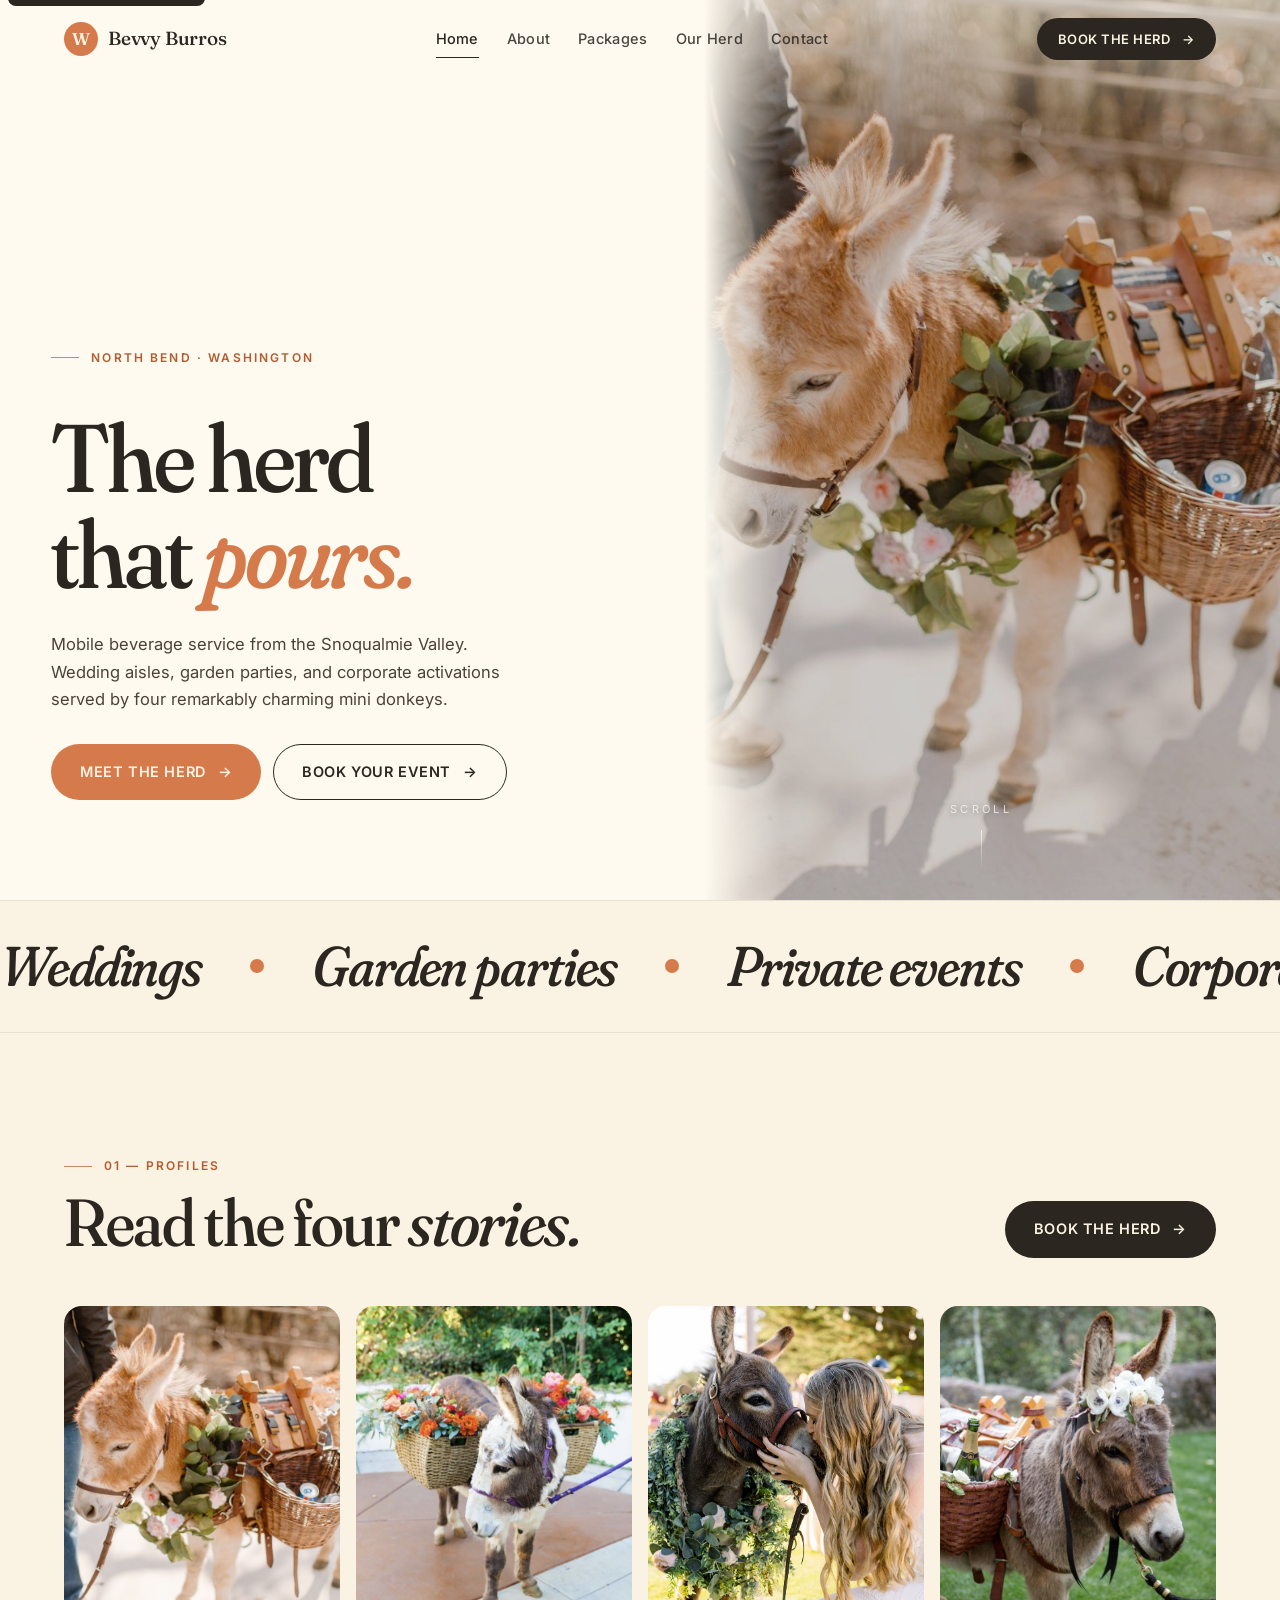
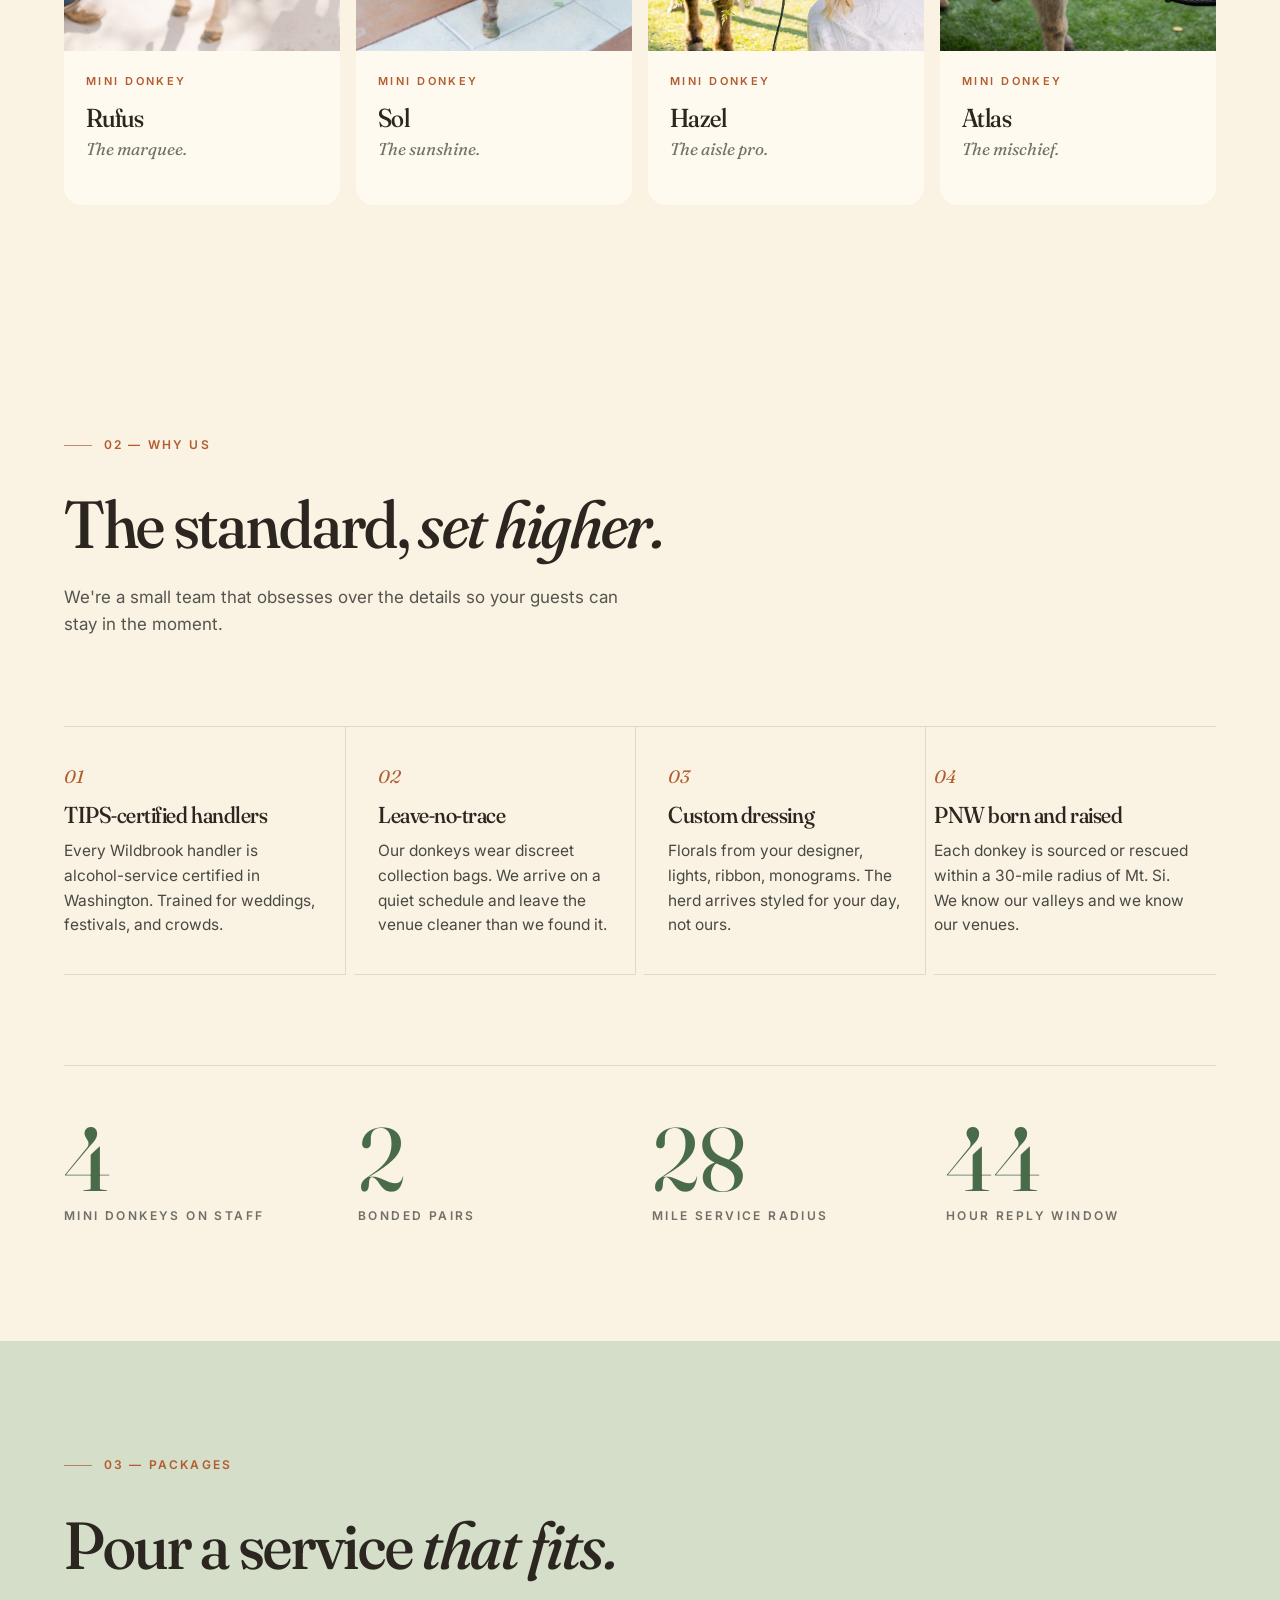
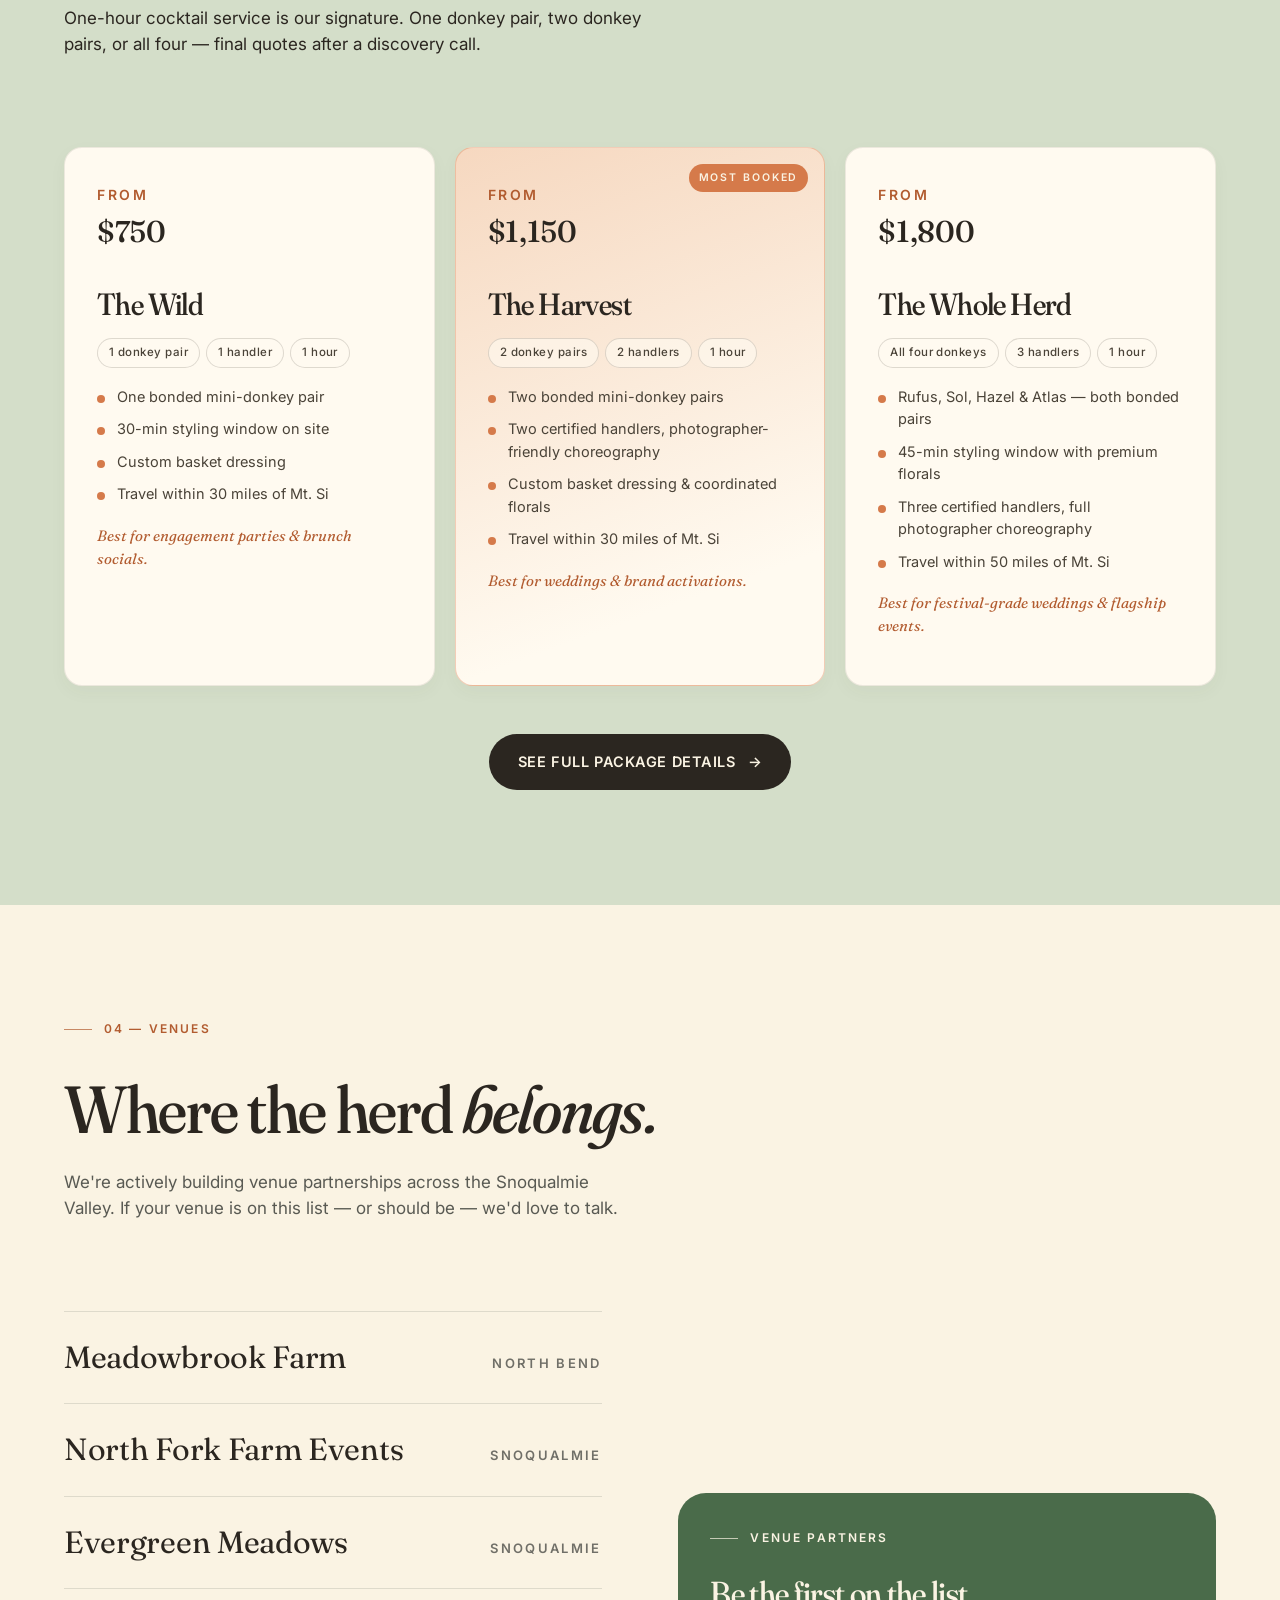
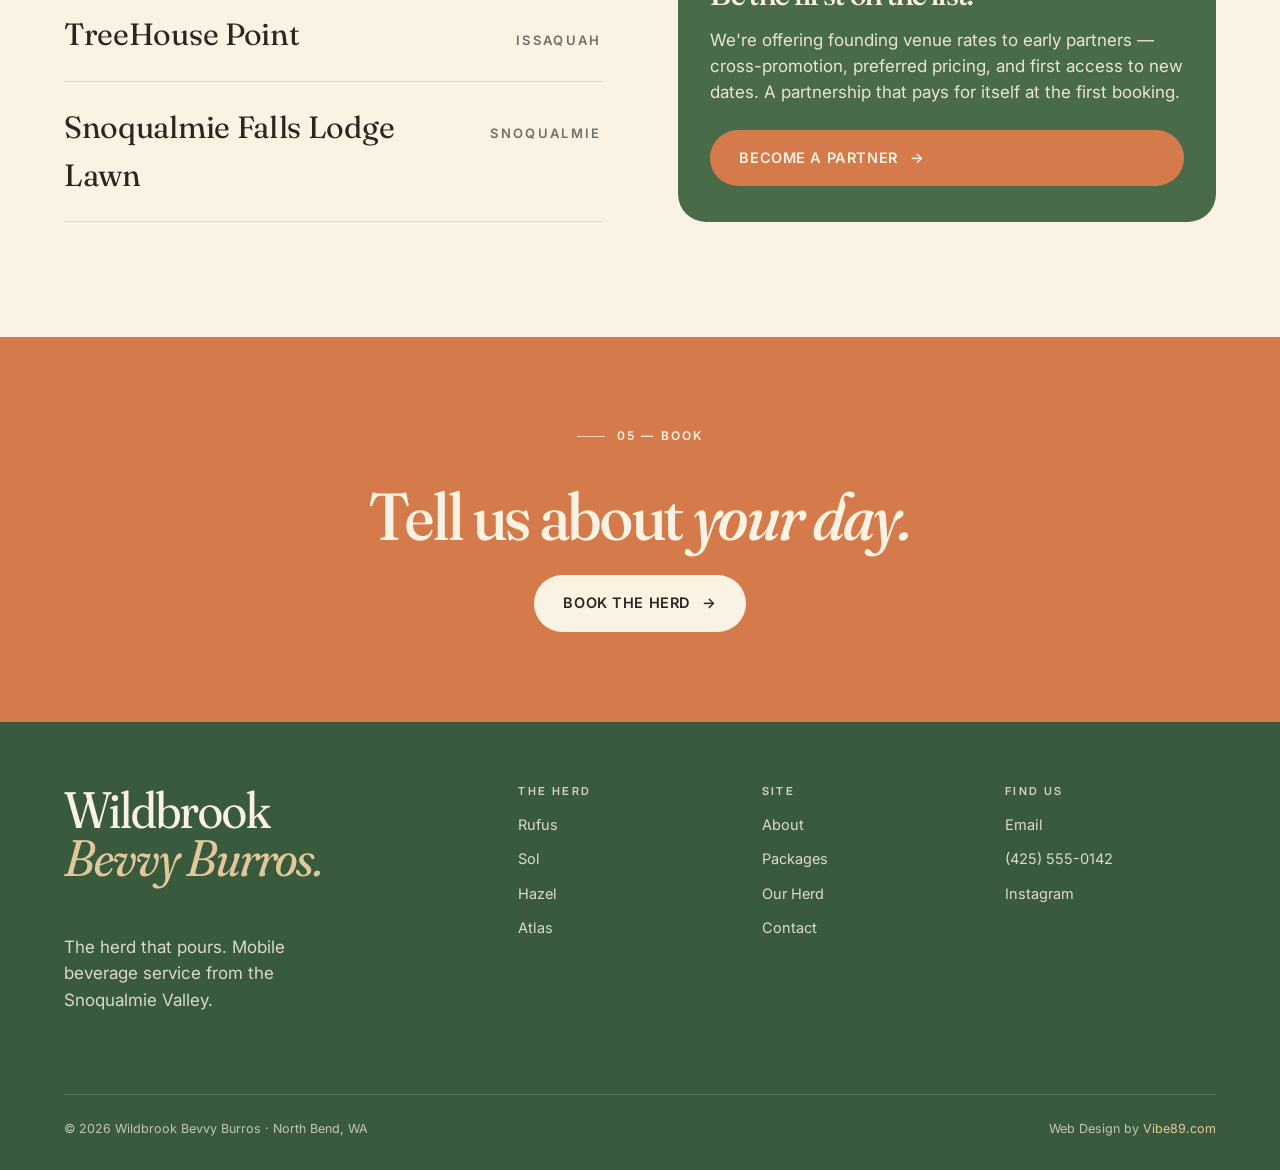
==== commit 7725345f: "Add Google Preferred Sources badge Adds the standard opt-in snippet (news.google.com/swg/js/v1/publi" ====
--- a/index.html
+++ b/index.html
@@ -374,5 +374,7 @@
   </footer>
 
   <script src="script.js" defer></script>
+<script async src="https://news.google.com/swg/js/v1/publisher.js"></script>
+<div google-add-preferred-source-btn></div>
 </body>
 </html>
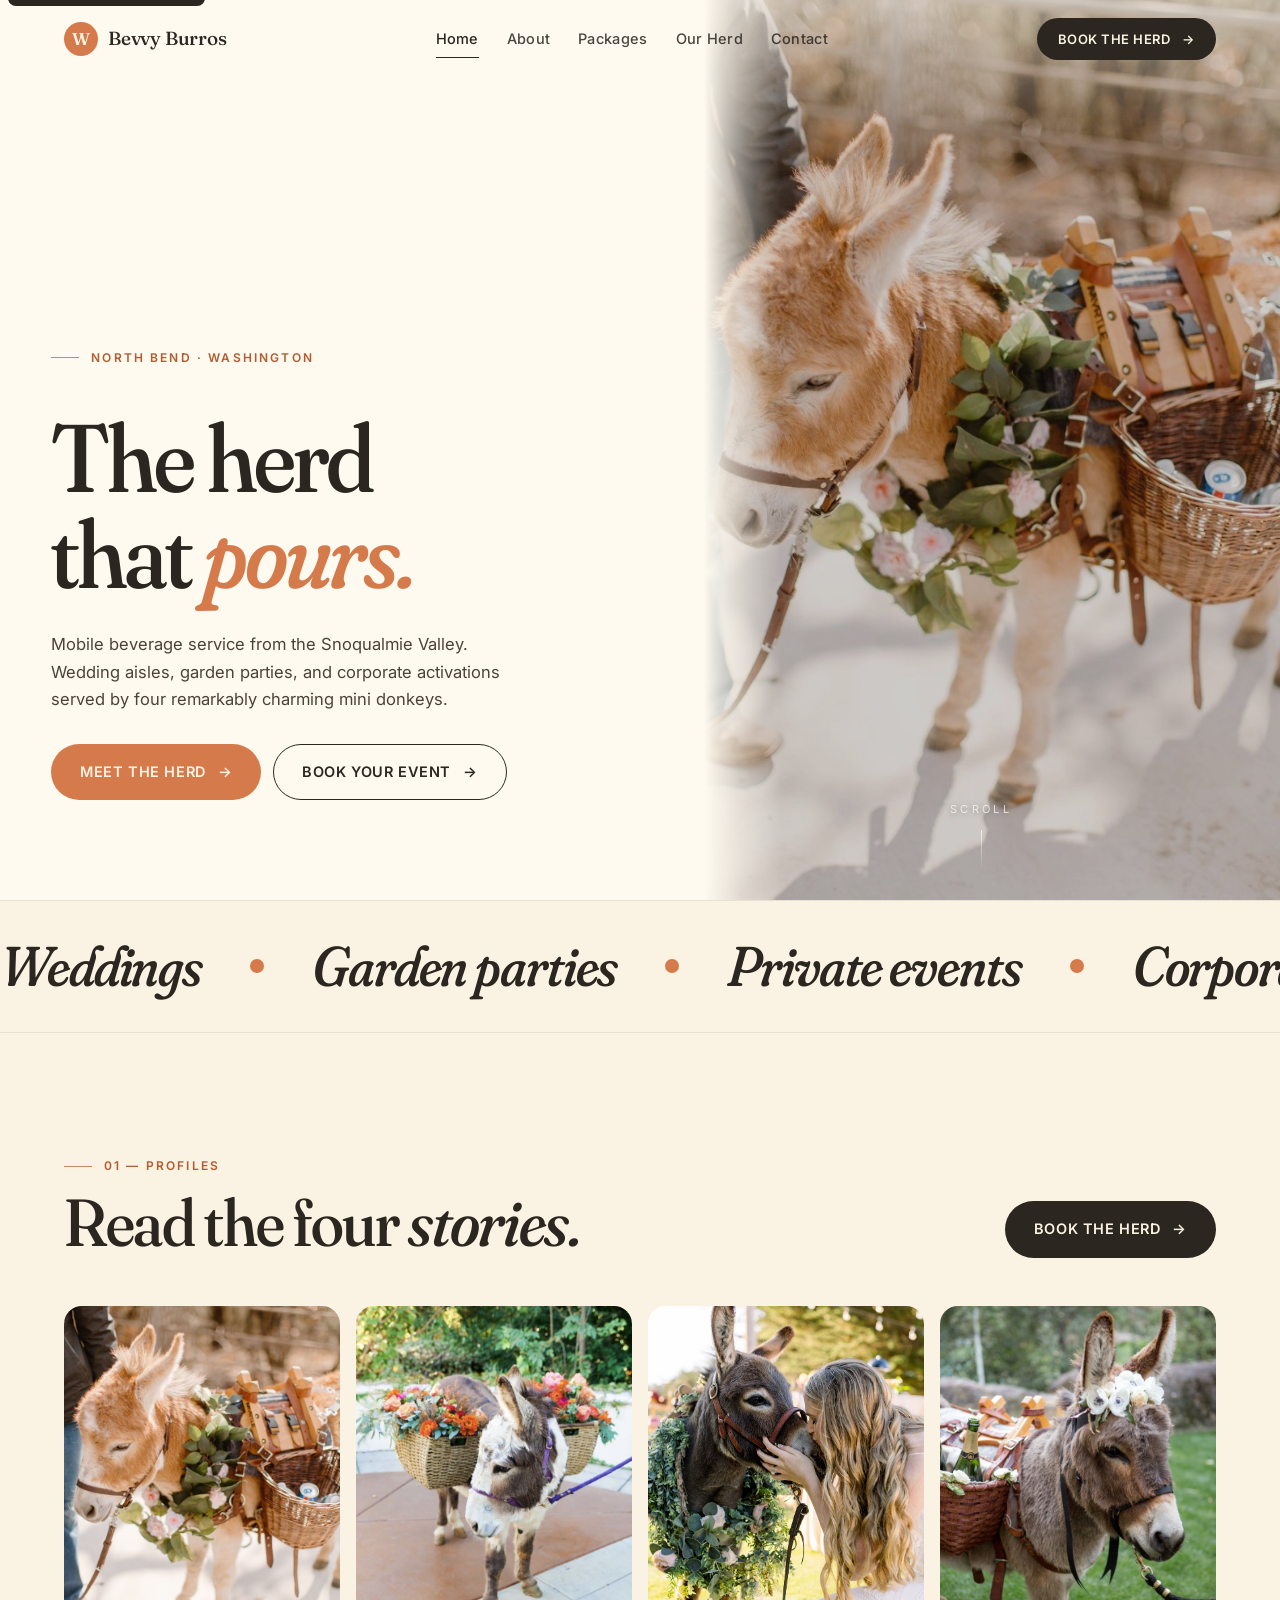
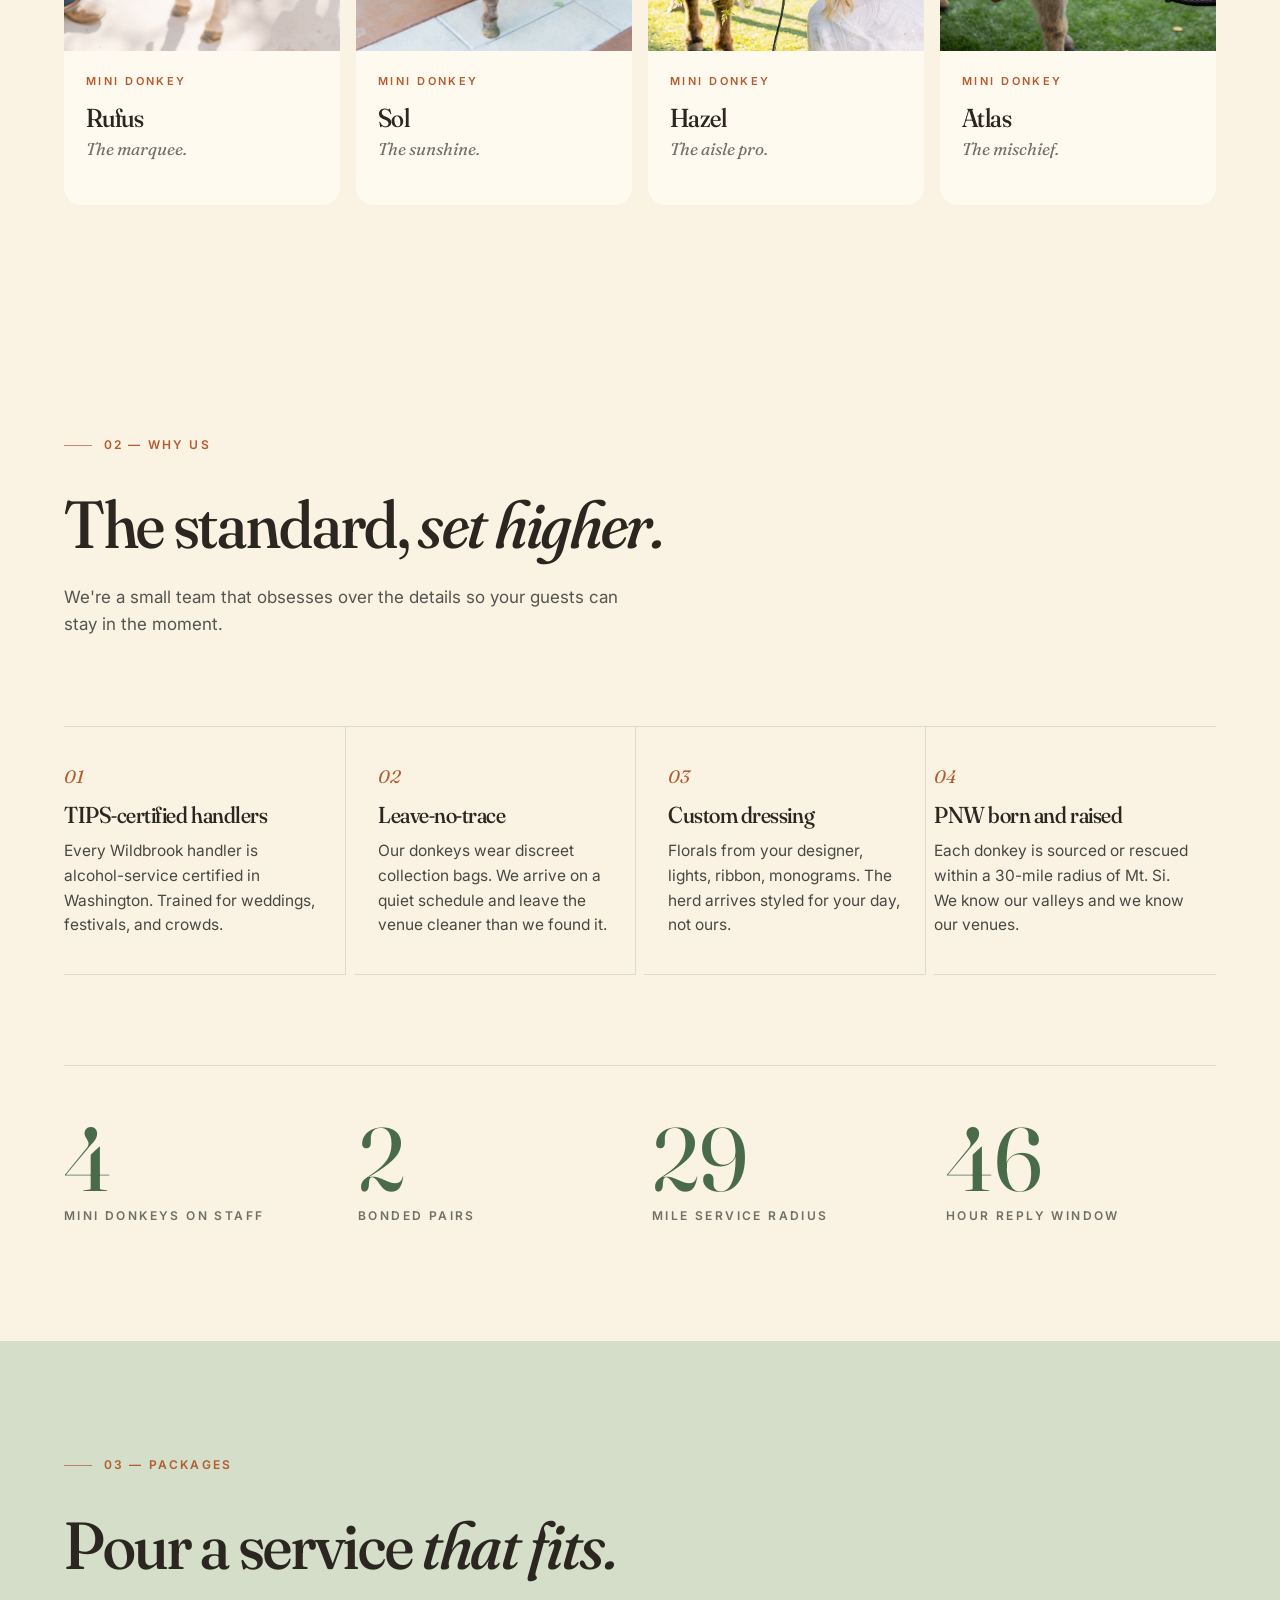
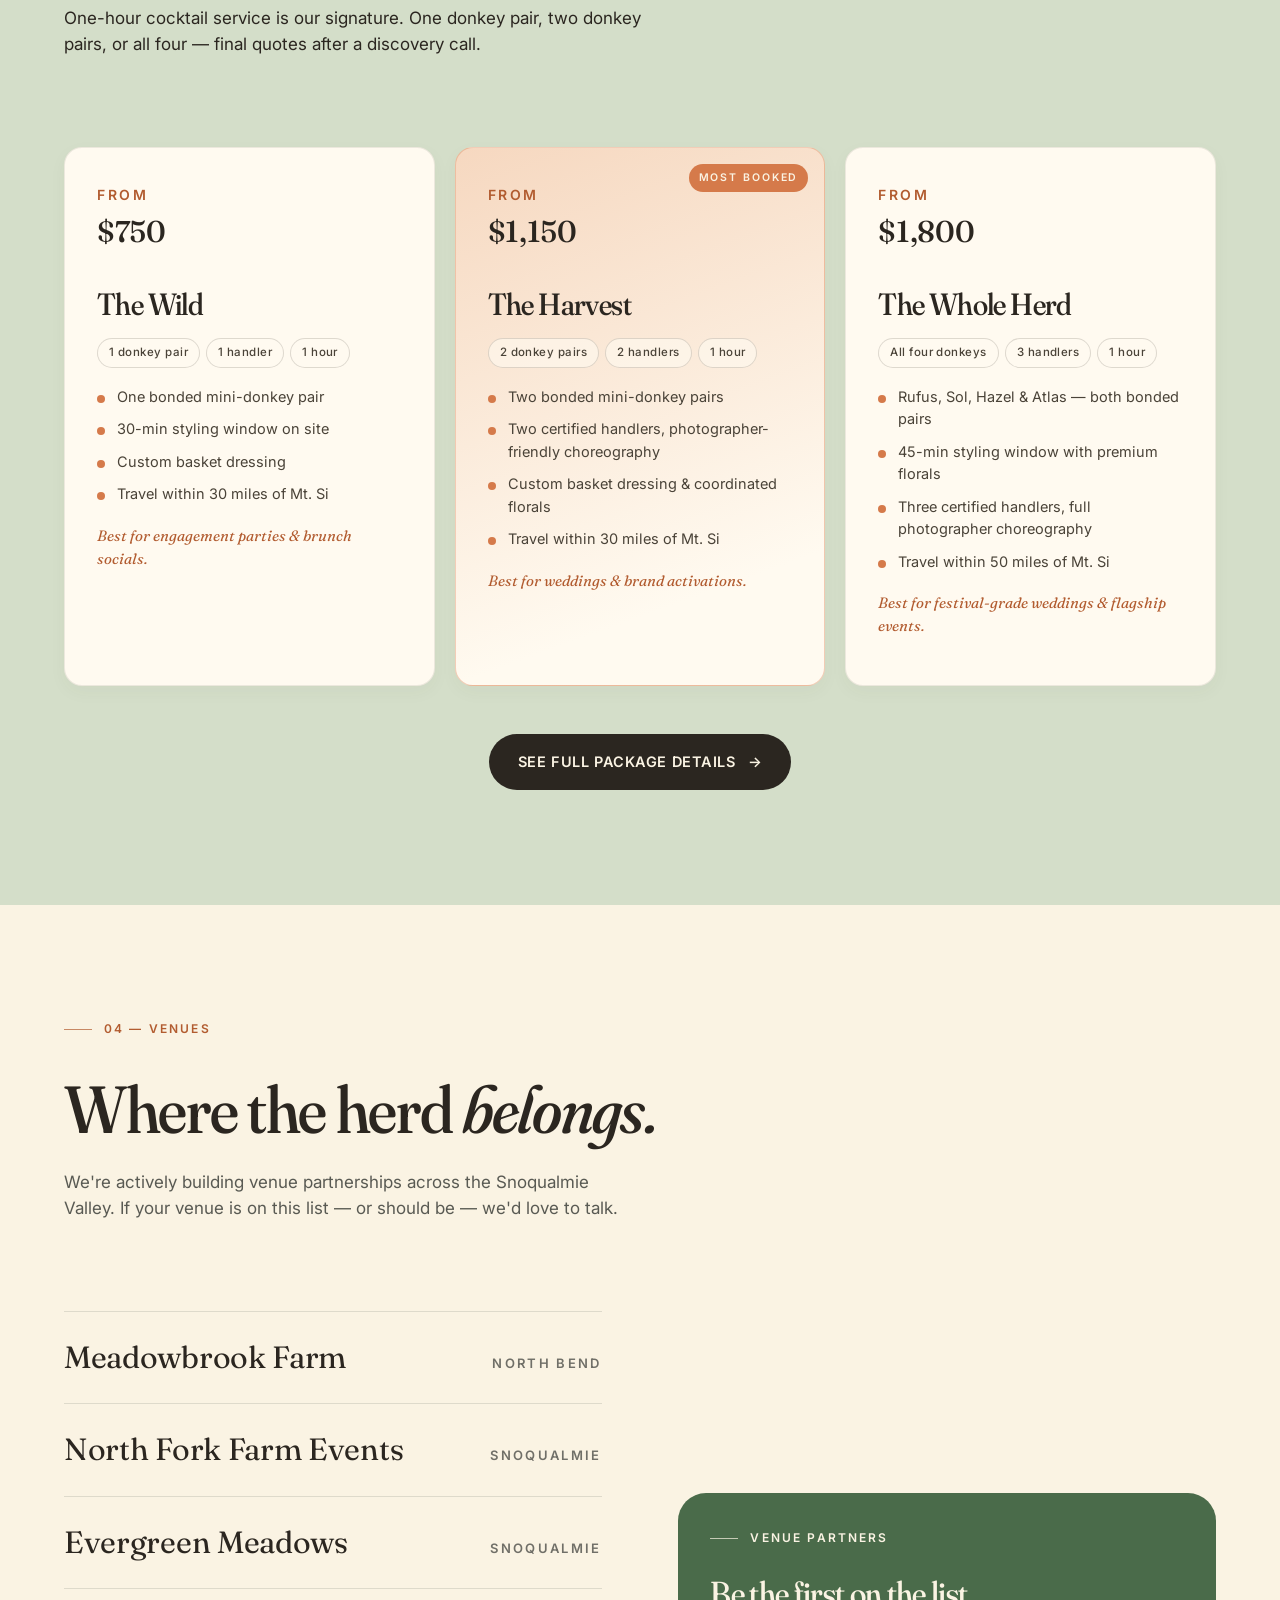
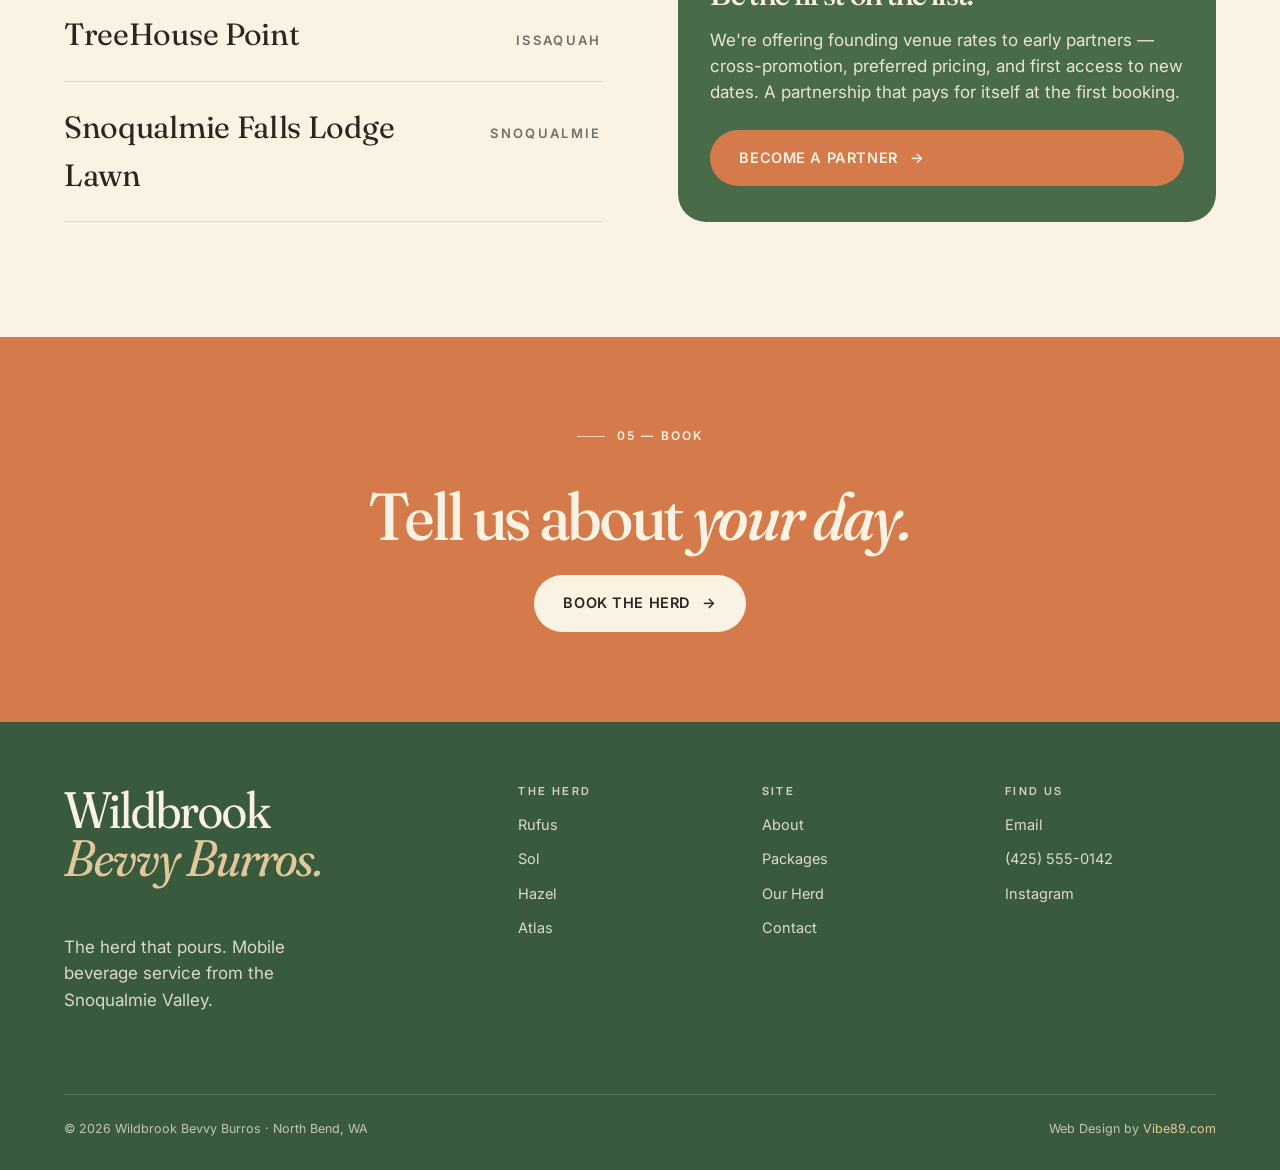
==== commit 0b5d2cca: "Remove Google Preferred Sources badge Scoping this to editorial/content sites (vibe89, the Langkawi " ====
--- a/index.html
+++ b/index.html
@@ -374,7 +374,5 @@
   </footer>
 
   <script src="script.js" defer></script>
-<script async src="https://news.google.com/swg/js/v1/publisher.js"></script>
-<div google-add-preferred-source-btn></div>
 </body>
 </html>
